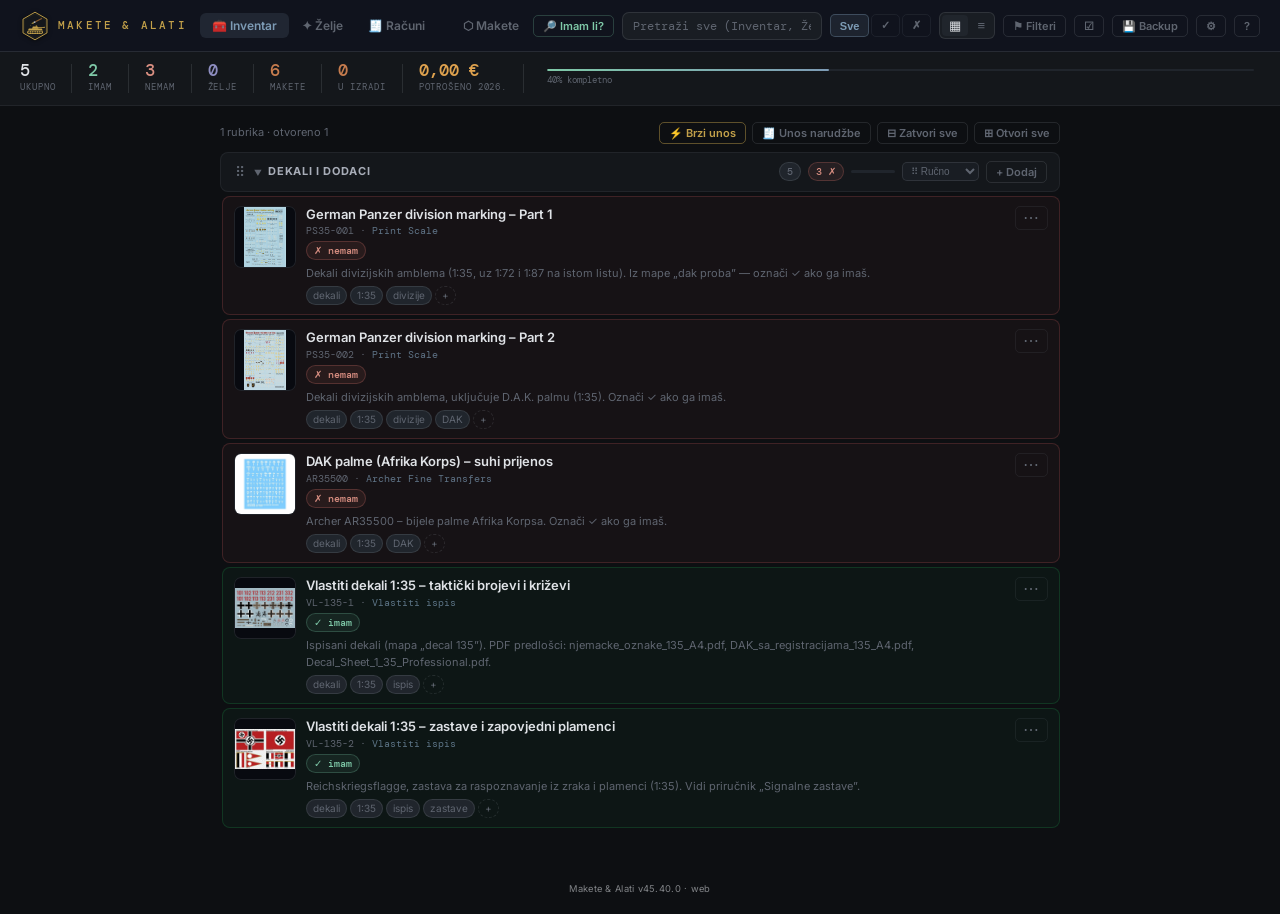
==== index.html @ 41910463 "Broj verzije" ====
<!DOCTYPE html>
<html lang="hr">
<head>
<meta charset="UTF-8">
<meta name="viewport" content="width=device-width, initial-scale=1.0, viewport-fit=cover">
<title>Makete & Alati</title>
<meta name="mobile-web-app-capable" content="yes">
<meta name="apple-mobile-web-app-capable" content="yes">
<meta name="apple-mobile-web-app-status-bar-style" content="black-translucent">
<meta name="apple-mobile-web-app-title" content="Makete & Alati">
<meta name="theme-color" content="#0b0d12">
<link href="https://fonts.googleapis.com/css2?family=DM+Mono:wght@400;500&family=Inter:wght@400;500;600;700&display=swap" rel="stylesheet">
<link rel="manifest" href="manifest.webmanifest">
<link rel="icon" type="image/svg+xml" href="img/logo-icon.svg">
<link rel="icon" type="image/png" sizes="192x192" href="icons/icon-192.png">
<link rel="apple-touch-icon" href="icons/apple-touch-icon.png">
<link rel="stylesheet" href="css/app.css?v=45.40.0">
<link rel="stylesheet" href="css/mobile.css?v=45.40.0">
<script>window.APP_VERSION="45.40.0";window.NO_HD=true;</script>
</head>
<body>
<div class="boot-splash" id="bootSplash"><img class="boot-img" src="img/logo.svg" alt=""><div class="boot-logo">Makete &amp; Alati</div><div class="boot-spin"></div></div>

<div class="nav">
  <div class="nav-logo"><img class="nav-logo-img" src="img/logo-icon.svg" alt="">Makete &amp; Alati</div>
  <div class="nav-tabs">
    <button class="nav-tab active t-inv" onclick="showPage('inventar',this)">Inventar</button>
    <button class="nav-tab t-zelje" onclick="showPage('zelje',this)">✦ Želje</button>
    <button class="nav-tab t-narudzba" onclick="showPage('narudzba',this)">🧾 Računi</button>
    <button class="nav-tab t-makete" onclick="showPage('makete',this)">⬡ Makete</button>
    <button class="nav-tab t-diorame" onclick="showPage('diorame',this)">🏞️ Diorame</button>
    <button class="nav-tab t-izvori" onclick="showPage('izvori',this)">🔗 Izvori</button>
    <button class="nav-tab t-oznake" onclick="showPage('oznake',this)">🎖️ Oznake</button>
    <button class="nav-tab t-ekv" onclick="showPage('ekvivalencije',this)">🎨 Usporedba boja</button>
    <button class="nav-tab t-redoslijed" onclick="showPage('redoslijed',this)">🧭 Redoslijed izrade</button>
    <button class="nav-tab t-upute" onclick="showPage('upute',this)">📋 Upute za korištenje</button>
    <button class="nav-tab t-prirucnici" onclick="showPage('prirucnici',this)">📖 Priručnici</button>
    <button class="nav-tab t-knjiznica" onclick="showPage('knjiznica',this)">📚 Knjižnica</button>
  </div>
  <div class="nav-right">
    <div class="nav-search-wrap">
      <input class="nav-search" type="text" placeholder="Pretraži sve (Inventar, Želje, Makete…)…" id="searchInput" oninput="onSearch(this.value)" onfocus="onSearch(this.value)" onkeydown="if(event.key==='Escape'){this.blur();closeSearchDropdown();}">
      <div class="search-dropdown" id="searchDropdown"></div>
    </div>
    <div class="filter-tabs" id="filterTabs">
      <button class="ftab active-all" data-filter="all" onclick="setFilter('all')">Sve</button>
      <button class="ftab" data-filter="imam" onclick="setFilter('imam')">✓</button>
      <button class="ftab" data-filter="nemam" onclick="setFilter('nemam')">✗</button>
    </div>
    <div class="view-toggle" id="viewToggle">
      <button class="vbtn active" id="vbtnCard" onclick="setView('card')" title="Kartice" aria-label="Prikaz: kartice">▦</button>
      <button class="vbtn" id="vbtnCompact" onclick="setView('compact')" title="Kompaktno" aria-label="Prikaz: kompaktno">≡</button>
    </div>
    <button class="btn-sm" id="filterPanelBtn" onclick="toggleFilterPanel(event)" title="Filteri po proizvođaču/tagu" aria-label="Filteri">⚑ Filteri<span id="filterActiveDot" class="filter-active-dot" style="display:none"></span></button>
    <button class="btn-sm" id="bulkToggleBtn" onclick="toggleBulkMode()" title="Odaberi više stavki" aria-label="Odaberi više stavki">☑</button>
    <button class="btn-sm" onclick="openHelpModal()" title="Pomoć / prečaci" aria-label="Pomoć i prečaci">?</button>
  </div>
</div>

<div class="stats-bar" id="statsBar"></div>
<div class="filter-panel" id="filterPanel" style="display:none">
  <div class="tag-bar" id="mfrBar" style="display:none">
    <span class="tag-bar-lbl">Proizvođač:</span>
    <div id="mfrChips"></div>
  </div>
  <div class="tag-bar" id="tagBar" style="display:none">
    <span class="tag-bar-lbl">Tag:</span>
    <div id="tagChips"></div>
  </div>
  <div class="filter-panel-empty" id="filterPanelEmpty" style="display:none">Nema dostupnih filtera za proizvođača ili tag.</div>
</div>
<div class="bulk-bar" id="bulkBar" style="display:none">
  <span id="bulkCount">0 odabrano</span>
  <button class="btn-sm" onclick="bulkSetStatus('imam')">✓ Imam</button>
  <button class="btn-sm" onclick="bulkSetStatus('nemam')">✗ Nemam</button>
  <button class="btn-sm" onclick="bulkMoveToWish()">→ Želje</button>
  <button class="btn-sm" style="color:var(--nemam-txt);border-color:rgba(248,113,113,.3)" onclick="bulkDelete()">✕ Obriši</button>
  <button class="btn-sm" style="margin-left:auto" onclick="bulkClearSelection()">Odustani</button>
</div>

<!-- INVENTAR -->
<div class="page active" id="page-inventar">
  <div class="main" id="mainContent"></div>
</div>

<!-- ZELJE -->
<div class="page" id="page-zelje">
  <div class="main">
    <div class="section-hdr">
      <h2 class="wish-h">Popis želja</h2>
      <button class="btn-sm" onclick="openWishModal()">+ Dodaj</button>
      <span style="font-size:11px;color:var(--muted);margin-left:auto">✓ kupljeno → Inventar ili Makete</span>
    </div>
    <div id="wishDupHint" style="font-size:11px;color:#f87171;margin:-.4rem 0 .6rem 2px;font-weight:600"></div>
    <table class="wish-table">
      <thead><tr>
        <th>Šifra</th><th>Naziv / opis</th><th>Kategorija</th><th>Prior.</th><th>Bilješka</th><th></th>
      </tr></thead>
      <tbody id="wishBody"></tbody>
    </table>
  </div>
</div>

<!-- NARUDŽBA -->
<div class="page" id="page-narudzba">
  <div class="main">
    <div class="section-hdr">
      <h2 style="color:var(--narudzba)">🧾 Računi</h2>
      <button class="btn-sm" onclick="createOrder()">+ Novi račun</button>
      <button class="btn-sm" onclick="openOrderModal()">+ Dodaj stavku ručno</button>
      <button class="btn-sm" onclick="printOrderList()">🖨 Ispis</button>
      <span id="narudzbaTotal" style="margin-left:auto;font-size:12px;color:var(--muted)"></span>
    </div>
    <div class="ekv-hint" style="margin-bottom:1rem">Ovo je evidencija stvari koje si već kupio — svaka kartica je jedan stvarni račun/kupnja, radi zbrajanja ukupne uložene vrijednosti. Robu dodaješ gumbom 🧾 iz Popisa želja ili izravno iz Inventara (kod stavki koje nemaš) — ide u trenutno aktivan račun (žuti rub). Svaka stavka ima svoju cijenu, a u polje "Plaćeno (račun)" na dnu upiši stvarno plaćeni iznos. Kad je račun gotov, klikni "🔒 Zaključi" — zatvara se i sljedeća dodana stavka automatski otvara novi, umjesto da se doda na stari, već zatvoreni račun.</div>
    <div id="narudzbaList"></div>
  </div>
</div>

<!-- MAKETE -->
<div class="page" id="page-makete">
  <div class="main">
    <div class="section-hdr">
      <h2 class="model-h">Makete</h2>
      <button class="btn-sm" onclick="openModelModal()">+ Dodaj</button>
      <span id="modelValueTotal" style="margin-left:auto;font-size:12px;color:var(--muted)"></span>
    </div>
    <div id="modelContent"></div>
  </div>
</div>

<div class="page" id="page-prirucnici"><div class="main"><div class="section-hdr"><h2 style="color:var(--upute)">📖 Priručnici</h2></div><div id="prBox48"></div></div></div>
<div class="page" id="page-knjiznica"><div class="main"><div class="section-hdr"><h2 style="color:#a9b8d6">📚 Knjižnica</h2></div><div id="libBox48"></div></div></div>
<div class="page" id="page-diorame"><div class="main"><div class="section-hdr"><h2 style="color:#c9a86a">🏞️ Diorame</h2><button class="btn-sm" onclick="dio52Edit()">＋ Nova diorama</button><input class="nav-search" id="dio52Q" placeholder="Traži dioramu…" style="max-width:220px;margin-left:auto"></div><div class="ekv-hint" style="margin-bottom:.75rem">Diorama ima svoje faze izrade (od podloge do završnog laka), popis proizvoda iz Inventara, popis onoga što nedostaje, makete koje su u njoj te fotografije napretka i reference.</div><div id="dioBox52"></div></div></div>
<div class="page" id="page-izvori">
  <div class="main">
    <div class="section-hdr">
      <h2 style="color:var(--izvori)">🔗 Izvori i reference</h2>
      <button class="btn-sm" onclick="openIzvorModal()">+ Dodaj poveznicu</button>
    </div>
    <div class="ekv-hint" style="margin-bottom:.75rem">Članci, video tutoriali, forumi i ostale poveznice vezane uz izradu maketa — spremi ih ovdje umjesto u bookmarkove preglednika.</div>
    <div class="filter-tabs" style="margin-bottom:.75rem">
      <button class="ftab active-izv" data-ftype="sve" onclick="setIzvorFilter('sve')">Sve</button>
      <button class="ftab" data-ftype="video" onclick="setIzvorFilter('video')">🎬 Video</button>
      <button class="ftab" data-ftype="tekst" onclick="setIzvorFilter('tekst')">📄 Tekst</button>
      <button class="ftab" data-ftype="ostalo" onclick="setIzvorFilter('ostalo')">🔗 Ostalo</button>
    </div>
    <div id="izvoriFilterChip"></div>
    <table class="wish-table">
      <thead><tr>
        <th>Tip</th><th>Naziv</th><th>Poveznica</th><th></th>
      </tr></thead>
      <tbody id="izvoriBody"></tbody>
    </table>
  </div>
</div>

<div class="page" id="page-oznake">
  <div class="main">
    <div class="section-hdr">
      <h2 style="color:var(--oznake)">🎖️ Taktičke oznake</h2>
    </div>
    <div class="ekv-hint" style="margin-bottom:.75rem">Katalog izvučenih divizijskih i taktičkih simbola, brojeva vozila, amblema jedinica i naramenica — iz pregleda njemačke oklopne referentne biblioteke (WWII), 247 slika iz preko 90 pregledanih knjiga. Klikni sliku za uvećani prikaz.</div>
    <div class="filter-tabs" id="oznakeFilterTabs" style="margin-bottom:.75rem;flex-wrap:wrap"></div>
    <div class="oznake-count" id="oznakeCount" style="font-size:11px;color:var(--muted);margin-bottom:.6rem"></div>
    <div class="oznake-grid" id="oznakeGrid"></div>
  </div>
</div>

<!-- EKVIVALENCIJE (AK 3G Acrylics – tablica ekvivalencija) -->
<div class="page" id="page-ekvivalencije">
  <div class="main">
    <div class="section-hdr">
      <h2 style="color:var(--gold)">🎨 Usporedba boja</h2>
      <a class="btn-sm" style="text-decoration:none" href="upute/AK-3G-tablica-ekvivalencije-2021.pdf" target="_blank" rel="noopener">📄 Otvori PDF</a>
    </div>
    <div class="ekv-subtabs" style="flex-wrap:wrap">
      <button class="ekv-subtab ekv-subtab-all" data-tab="all" onclick="setEkvTab('all')" title="Pretraži tvoju boju kroz svih 12 tablica odjednom i vidi imaš li već zamjenu u inventaru">🔎 Traži zamjenu (sve tablice)</button>
      <button class="ekv-subtab active" data-tab="ak2021" onclick="setEkvTab('ak2021')">AK 3G Acrylics 2021</button>
      <button class="ekv-subtab" data-tab="ak2023" onclick="setEkvTab('ak2023')">AK 3G ↔ Vallejo/Citadel</button>
      <button class="ekv-subtab" data-tab="rcold" onclick="setEkvTab('rcold')">Real Colors (staro)</button>
      <button class="ekv-subtab" data-tab="rcnew" onclick="setEkvTab('rcnew')">Real Colors (novo)</button>
      <button class="ekv-subtab" data-tab="meng" onclick="setEkvTab('meng')">Meng ↔ AK 3Gen</button>
      <button class="ekv-subtab" data-tab="val2ak" onclick="setEkvTab('val2ak')">Vallejo → AK 3G</button>
      <button class="ekv-subtab" data-tab="ak2val" onclick="setEkvTab('ak2val')">AK 3G → Vallejo</button>
      <button class="ekv-subtab" data-tab="alclad" onclick="setEkvTab('alclad')">AK Metalik ↔ Alclad</button>
      <button class="ekv-subtab" data-tab="playmarkers" onclick="setEkvTab('playmarkers')">AK Playmarkers</button>
      <button class="ekv-subtab" data-tab="quickgen" onclick="setEkvTab('quickgen')">AK QuickGen</button>
      <button class="ekv-subtab" data-tab="rcmarkers" onclick="setEkvTab('rcmarkers')">AK RC Markers</button>
      <button class="ekv-subtab" data-tab="gouache" onclick="setEkvTab('gouache')">AK Gouache Weathering</button>
    </div>
    <input class="nav-search ekv-search" id="ekvSearch" placeholder="Pretraži po šifri, nazivu ili šifri drugog proizvođača…" oninput="searchEkv(this.value)">
    <div class="ekv-hint" id="ekvHint">Službena AK Interactive tablica ekvivalencija (2021) — Modelling, AFV, Figure i Air serija 3. generacije akrilnih boja, s ekvivalentima kod Tamiye, Humbrola, Vallejo Model/Game Color, Gunze/Mr. Hobbyja, Testora, Lifecolora, RLM/RAL/BS/FS standarda, Revella, Hataka, Real Colors, Citadela (novi i stari nazivi) i Menga.</div>
    <div class="ekv-count" id="ekvCount"></div>
    <div class="ekv-table-wrap"><table class="ekv-table" id="ekvTable"></table></div>
  </div>
</div>

<!-- REDOSLIJED IZRADE MAKETE (15 koraka) -->
<div class="page" id="page-redoslijed">
  <div class="main">
    <div class="section-hdr">
      <h2 style="color:#8fc26a">🧭 Redoslijed izrade makete (15 koraka)</h2>
    </div>
    <div class="ekv-hint" style="margin-bottom:1rem">Pridržavaj se ovog lanca kako bi izbjegao ljuštenje boje ili uništavanje detalja. Uz svaki korak naveden je i okvirni razmak čekanja prije sljedećeg koraka.</div>
    <div class="ekv-table-wrap">
      <table class="ekv-table wrap-table" id="redoslijedTable">
        <thead>
          <tr><th style="width:48px">Korak</th><th>Naziv</th><th>Opis</th><th>⏱ Vrijeme čekanja</th></tr>
        </thead>
        <tbody>
          <tr id="rs-step-1"><td class="ekv-code">01</td><td>🧼 Pranje modela</td><td>Operi dijelove mlakom vodom sa sredstvom za pranje posuđa kako bi uklonio ostatke silikonskog sredstva za odvajanje iz kalupa i masnoću s prstiju.</td><td>Sušenje na zraku, min. 2 h</td></tr>
          <tr id="rs-step-2"><td class="ekv-code">02</td><td>🌫️ Primer (temeljni premaz)</td><td>Nanesi tanki, ujednačeni sloj primera (sivi, crni ili bijeli) airbrushom radi prianjanja boje i otkrivanja površinskih grešaka.</td><td>12–24 h</td></tr>
          <tr id="rs-step-3"><td class="ekv-code">03</td><td>🌑 Pre-shading</td><td>Naglasi urezane linije i sjene crnom ili tamnosmeđom bojom prije osnovnog sloja, radi dojma dubine ispod prozirnijih slojeva boje.</td><td>30–60 min</td></tr>
          <tr id="rs-step-4"><td class="ekv-code">04</td><td>🎨 Osnovna boja (base coat)</td><td>Nanesi glavnu boju kamuflaže tankim slojevima airbrushom, ostavljajući pre-shading da se nazire kroz boju.</td><td>12–24 h</td></tr>
          <tr id="rs-step-5"><td class="ekv-code">05</td><td>🦎 Kamuflažni uzorak</td><td>Dodaj sekundarne/tercijarne boje kamuflaže (mrlje, pruge) prema referentnoj shemi vozila ili jedinice.</td><td>12–24 h</td></tr>
          <tr id="rs-step-6"><td class="ekv-code">06</td><td>✨ Gloss lak (sjajni lak)</td><td>Nanesi sloj sjajnog laka kao pripremu glatke, nepropusne podloge za dekale i wash tehnike.</td><td>6–12 h</td></tr>
          <tr id="rs-step-7"><td class="ekv-code">07</td><td>🏷️ Dekali (naljepnice)</td><td>Postavi dekale uz pomoć otopine za omekšavanje (decal softener) da prionu uz reljef površine bez mjehurića zraka.</td><td>12–24 h</td></tr>
          <tr id="rs-step-8"><td class="ekv-code">08</td><td>🔒 Gloss zatvaranje dekala</td><td>Preko osušenih dekala nanesi još jedan tanki sloj glossa da ih zatvoriš ispod laka, izravnaš rub prozirnog filma i zaštitiš od tekućina u sljedećim koracima (wash, razrjeđivači). Radi se preko cijelog modela da ton ostane ujednačen, jer se osnovna boja ispod glossa lagano potamni.</td><td>6–12 h</td></tr>
          <tr id="rs-step-9"><td class="ekv-code">09</td><td>🌗 Filter tehnika (opcionalno)</td><td>Tankim, jako razrijeđenim slojem uljne ili emajl boje ujednači i obogati ton osnovne boje po cijeloj površini. <i style="color:var(--muted)">Alternativa: filter se može nanijeti i odmah nakon gloss laka (prije dekala, korak 06→07), ako želiš prvo ujednačiti ton podloge.</i></td><td>24 h</td></tr>
          <tr id="rs-step-10"><td class="ekv-code">10</td><td>🖌️ Wash</td><td>Nanesi tamniji, jako razrijeđeni wash (uljni ili emajl) u urezane linije, zakovice i udubljenja kako bi naglasio detalje i dodao kontrast.</td><td>12–24 h</td></tr>
          <tr id="rs-step-11"><td class="ekv-code">11</td><td>🔲 Matt / satin lak</td><td>Nanesi tanki sloj matt (ili satin) laka preko washa i dekala. Dobije se blago hrapava površina na koju pigmenti, pastele i uljne boje bolje prianjaju, a wash i dekali ostaju zaštićeni. Više tankih slojeva bolje je od jednog debelog. <i style="color:var(--muted)">Napomena: neki modelari weathering rade i izravno preko glossa, ovisno o vrsti boje i željenom izgledu.</i></td><td>12–24 h</td></tr>
          <tr id="rs-step-12"><td class="ekv-code">12</td><td>🪨 Chipping</td><td>Dodaj ogrebotine i ljuštenje boje (spužvica, fini kist, hairspray / chipping fluid ili olovke) na istaknutim rubovima, ulaznim otvorima i mjestima gdje se hoda. Radi se prije prljavštine i pigmenata, tako da ih oni kasnije djelomično prekriju.</td><td>Sušiti prema tehnici (30 min – 2 h po sloju)</td></tr>
          <tr id="rs-step-13"><td class="ekv-code">13</td><td>🚜 Weathering</td><td>Dodaj efekte trošenja: streaking uljnim bojama za tragove hrđe i curenja, masne i uljne mrlje te naznake korozije prema stanju vozila (chipping je u prethodnom koraku).</td><td>Sloj po sloj, sušiti između (2–6 h po sloju)</td></tr>
          <tr id="rs-step-14"><td class="ekv-code">14</td><td>🧱 Pigmenti</td><td>Nanesi suhe pigmente četkicom na donji dio vozila, gusjenice i kotače radi realističnog efekta prašine i blata, zatim odmah fiksiraj isopropilnim alkoholom ili fiksatorom.</td><td>Fiksirati odmah nakon nanošenja</td></tr>
          <tr id="rs-step-15"><td class="ekv-code">15</td><td>🛡️ Završni zaštitni lak</td><td>Opcionalno: zatvori cijeli rad tankim slojem matt ili satin laka. Pazi da lak preko pigmenata ih veže i potamni, zato se često preskače ili nanosi samo lokalno; pigmente prije toga fiksiraj. Ako je model za vitrinu, zaštita od prašine ionako čuva weathering.</td><td>24 h</td></tr>
        </tbody>
      </table>
    </div>

    <div class="section-hdr" style="margin-top:1.75rem">
      <h2 style="color:#8fc26a">🎨 Paleta tonova terena (3GEN Acrylics)</h2>
    </div>
    <div class="ekv-hint" style="margin-bottom:1rem">Gdje postoji gotova, jednokomponentna AK boja koja u praksi zamjenjuje miješanje više tonova, navedena je samo ta boja (bez omjera). Uz svaki teren navedeno je što od toga već imaš (zeleno) i što bi trebalo za podlogu. Dodan je i stupac sa stvarnim AK <b>Terrains</b> pastama (službena kategorija DIORAMA → Pastes & Textures, ak-interactive.com) — to su gotove, već obojene i teksturirane paste za izradu same podloge terena, umjesto tinta za doradu.</div>
    <div class="ekv-table-wrap">
      <table class="ekv-table wrap-table" id="terenTable">
        <thead>
          <tr><th>Tip terena</th><th>Boje i efekti za vozilo</th><th>Pasta / tekstura za podlogu</th><th>Rezultat</th></tr>
        </thead>
        <tbody>
          <tr><td class="ekv-code">Normandija (glina)</td><td><span class="code46" data-code="AK4063">AK4063</span> Brown Earth Deposit</td><td><span class="code46" data-code="AMIG2102">AMIG2102</span> Light Earth Ground<br><span class="code46" data-code="AK8021" data-url="https://ak-interactive.com/product/terrains-light-earth-250ml/">AK8021</span> Terrains Light Earth</td><td>Svijetla glinasta zemlja</td></tr>
          <tr><td class="ekv-code">Suha prašina</td><td><span class="code46" data-code="AK4062">AK4062</span> Light Dust<br><span class="code46" data-code="AK015">AK015</span> Dust Effects<br><span class="code46" data-code="AKG07">AKG07</span> Dust (gvaš)<br><span class="code46" data-code="AK10026">AK10026</span> Dust/Rainmarks (bojica)</td><td><span class="code46" data-code="AK8015" data-url="https://ak-interactive.com/product/terrains-dry-ground-250ml/">AK8015</span> Terrains Dry Ground</td><td>Pijesak / cestovna prašina</td></tr>
          <tr><td class="ekv-code">Mokro blato</td><td><span class="code46" data-code="AK078">AK078</span> Damp Earth<br><span class="code46" data-code="73.826">73.826</span> Mud and Grass Effect (Vallejo)<br><span class="code46" data-code="AK8026">AK8026</span> Splatter Effects Wet Mud<br><span class="code46" data-code="AKG06">AKG06</span> Dry Mud (gvaš)</td><td><span class="code46" data-code="AK8017" data-url="https://ak-interactive.com/product/terrains-muddy-ground-250ml/">AK8017</span> Terrains Muddy Ground</td><td>Tamno, masno blato</td></tr>
          <tr><td class="ekv-code">Afrika (pijesak)</td><td><span class="code46" data-code="AK022">AK022</span> Africa Dust<br><span class="code46" data-code="AK041">AK041</span> North Africa Dust (pigment)<br><span class="code46" data-code="AKG03">AKG03</span> Sand (gvaš)<br><span class="code46" data-code="AK10009">AK10009</span> Sand (bojica)</td><td><span class="code46" data-code="AK8020" data-url="https://ak-interactive.com/product/terrains-desert-sand-250ml/">AK8020</span> Terrains Desert Sand<br><span class="code46" data-code="AK8022">AK8022</span> Terrains Sandy Desert</td><td>Svijetli pustinjski pijesak</td></tr>
          <tr><td class="ekv-code">Europa (tlo)</td><td><span class="code46" data-code="AK017">AK017</span> Earth Effects<br><span class="code46" data-code="AK042">AK042</span> Europe Earth (pigment)<br><span class="code46" data-code="AMIG7408">AMIG7408</span> Europe Earth Set (AMMO)<br><span class="code46" data-code="AK8027">AK8027</span> Splatter Effects Dry Mud<br><span class="code46" data-code="AKG05">AKG05</span> Dark Earth (gvaš)</td><td><span class="code46" data-code="AMIG2103">AMIG2103</span> Turned Earth Ground<br><span class="code46" data-code="AK8018" data-url="https://ak-interactive.com/product/terrains-dark-earth-250ml/">AK8018</span> Terrains Dark Earth</td><td>Srednje tamna europska zemlja</td></tr>
        </tbody>
      </table>
    </div>
    <div class="ekv-hint" style="margin-top:.5rem;font-size:11px"><span class="code46 own" style="pointer-events:none">✓ AK0000</span> zeleno = imaš u Inventaru (klik otvara proizvod) &nbsp;·&nbsp; <span class="code46 miss" style="pointer-events:none">AK0000 ↗</span> sivo = nemaš (klik otvara stranicu proizvođača). Stanje se provjerava uživo iz tvog Inventara.</div>

    <div class="section-hdr" style="margin-top:1.75rem">
      <h2 style="color:#8fc26a">🌍 Dodatni tereni (stvarni AK proizvodi + prijedlozi zajednice)</h2>
    </div>
    <div class="ekv-hint" style="margin-bottom:1rem">Uz 5 klasičnih tonova terena, AK Interactive (kategorije DIORAMA → Pastes & Textures i Rocks & granular material) nudi gotove proizvode i za sljedeće tipove terena koji nedostaju u tvojoj paleti (zeleno = već imaš):</div>
    <div class="ekv-table-wrap">
      <table class="ekv-table wrap-table" id="terenExtraTable">
        <thead>
          <tr><th>Tip terena</th><th>Stvarni AK proizvod (link na ak-interactive.com)</th><th>Rezultat</th></tr>
        </thead>
        <tbody>
          <tr><td class="ekv-code">❄️ Zima / snijeg</td><td><span class="code46" data-code="AK8011" data-url="https://ak-interactive.com/product/terrains-snow-250ml/">AK8011</span> Terrains Snow <span style="color:var(--muted);font-size:10px">(trenutno rasprodano)</span> + <span class="code46" data-code="AK8009" data-url="https://ak-interactive.com/product/snow-sprinkles-100ml/">AK8009</span> Snow Sprinkles + <span class="code46" data-code="AK8010" data-url="https://ak-interactive.com/product/snow-microballoons-100ml/">AK8010</span> Snow Microballoons</td><td>Snijeg / led za istočnu frontu i zimske diorame</td></tr>
          <tr><td class="ekv-code">🧱 Urbane ruševine / beton</td><td><span class="code46" data-code="AK8014" data-url="https://ak-interactive.com/product/terrains-concrete-250ml/">AK8014</span> Terrains Concrete <span style="color:var(--muted);font-size:10px">(rasprodano)</span> + <span class="code46" data-code="AK8013" data-url="https://ak-interactive.com/product/terrains-asphalt-250ml/">AK8013</span> Terrains Asphalt + <span class="code46" data-code="AK8310" data-url="https://ak-interactive.com/product/graveyard-ground/">AK8310</span> Graveyard Ground + <span class="code46" data-code="AK8258" data-url="https://ak-interactive.com/product/big-grey-rocks/">AK8258</span> Big Grey Rocks<br><span class="code46" data-code="AK10027">AK10027</span> Concrete Marks (bojica)</td><td>Razrušene zgrade, asfalt, groblje/napušteni teren</td></tr>
          <tr><td class="ekv-code">🪨 Kamenito / vulkansko tlo</td><td><span class="code46" data-code="AK8304" data-url="https://ak-interactive.com/product/volcanic-small-rocks/">AK8304</span>/<span class="code46" data-code="AK8305" data-url="https://ak-interactive.com/product/volcanic-medium-rocks/">AK8305</span> Volcanic Rocks + <span class="code46" data-code="AK8306" data-url="https://ak-interactive.com/product/desert-big-rocks/">AK8306</span> Desert Rocks + <span class="code46" data-code="AK8308" data-url="https://ak-interactive.com/product/fine-gray-gravel-1-3-mm/">AK8308</span> Fine Gray Gravel</td><td>Stjenoviti, planinski, vulkanski ili kamenolomni teren</td></tr>
          <tr><td class="ekv-code">🐊 Močvara / vlažni teren</td><td><span class="code46" data-code="AK8006" data-url="https://ak-interactive.com/product/water-gel-swamp-green-250ml/">AK8006</span> Water Gel Swamp Green<br><span class="code46" data-code="AMIG2204">AMIG2204</span> Slow River Waters (AMMO)<br><span class="code46" data-code="AK8028">AK8028</span> Puddles<br><span class="code46" data-code="AK8033">AK8033</span> Light &amp; Dry Crackle Effects</td><td>Stajaća, zelenkasta močvarna voda</td></tr>
        </tbody>
      </table>
    </div>
    <div class="ekv-hint" style="margin-top:.5rem;font-size:11px">💡 Bonus s foruma: umjesto ručne tehnike prskanja pigmentom/alkoholom, AK prodaje gotovu liniju <b>Splatter Effects</b> (npr. <span class="code46" data-code="AK8026">AK8026</span> Wet Mud, <span class="code46" data-code="AK8027">AK8027</span> Dry Mud, stirred earth, accumulated dust — kategorija Special Effects) koja se nanosi izravno iz bočice starom četkicom, bez miješanja.</div>

    <div class="ekv-hint" style="margin-top:.75rem;background:var(--surface2);border:1px solid var(--border2);border-radius:8px;padding:.6rem .8rem">
      🧭 Ovaj 15-koračni redoslijed pokriva "klasični" AFV pristup. Za <b>hairspray/salt chipping</b>, <b>post-shading kao alternativu pre-shadingu</b>, weathering gusjenica, NMM/OSL za figure, te razlike za avione/brodove/sci-fi — pogledaj <span class="ekv-code" style="cursor:pointer" onclick="showPage('upute',document.querySelector('.nav-tab.t-upute'));setTimeout(()=>scrollToUpute('up-9'),150)">📋 Upute za korištenje → 9️⃣ Napredne tehnike</span>.
    </div>
  </div>
</div>
<!-- UPUTE ZA KORIŠTENJE (AK Interactive - cijeli asortiman) -->
<div class="page" id="page-upute">
  <div class="main">
    <div class="section-hdr">
      <h2 style="color:var(--upute)">📋 Upute za korištenje — AK Interactive proizvodi</h2>
    </div>
    <div class="ekv-hint" style="margin-bottom:1rem">Vodič kroz cijeli asortiman AK Interactive proizvoda — kako se svaki tip proizvoda koristi, čime se razrjeđuje/čisti i na što paziti. Prikupljeno sa službene ak-interactive.com stranice i provjerenih recenzija/tutorijala. Šifre proizvoda podcrtanog stila (npr. <span class="ekv-code" style="cursor:pointer" onclick="goToCategory('Real Colors')">Real Colors</span>) su klikabilne i vode izravno na odgovarajuću kategoriju u tvom Inventaru.</div>

    <div class="ekv-hint" style="background:var(--surface2);border:1px solid var(--border2);border-radius:8px;padding:.6rem .8rem;margin-bottom:1rem">
      ⚠️ <b>Opće sigurnosne napomene:</b> Enamel i lak proizvodi (Real Colors, Panel Lineri, Filteri, Deposits, Effects) sadrže otapala — radi u prozračenom prostoru i koristi masku. Nikad ne miješaj akrilne i enamel/lak proizvode u istoj posudi — koristi odvojene kistove za svaki sustav. Uvijek testiraj novi proizvod na otpadnom komadu plastike prije primjene na model.
    </div>

    <input class="nav-search ekv-search" id="uputeSearch" placeholder="Pretraži upute (npr. 'razrjeđivač', 'pigment', 'wash')…" oninput="filterUpute(this.value)" style="margin-bottom:.4rem">
    <div class="ekv-count" id="uputeSearchCount"></div>

    <div class="upute-toc">
      <button class="ekv-subtab" onclick="scrollToUpute('up-redoslijed')">💡 Redoslijed rada</button>
      <button class="ekv-subtab" onclick="scrollToUpute('up-1')">1️⃣ Akrilne boje</button>
      <button class="ekv-subtab" onclick="scrollToUpute('up-2')">2️⃣ Real Colors/markeri</button>
      <button class="ekv-subtab" onclick="scrollToUpute('up-3')">3️⃣ Weathering Pencils</button>
      <button class="ekv-subtab" onclick="scrollToUpute('up-4')">4️⃣ Pigmenti</button>
      <button class="ekv-subtab" onclick="scrollToUpute('up-5')">5️⃣ ABT502 ulja</button>
      <button class="ekv-subtab" onclick="scrollToUpute('up-6')">6️⃣ Diorama</button>
      <button class="ekv-subtab" onclick="scrollToUpute('up-7')">7️⃣ Enameli/efekti</button>
      <button class="ekv-subtab" onclick="scrollToUpute('up-8')">8️⃣ Pomoćni proizvodi</button>
      <button class="ekv-subtab" onclick="scrollToUpute('up-9')">9️⃣ Napredne tehnike</button>
    </div>

    <div class="section-hdr" id="up-redoslijed"><h3 style="color:var(--upute)">💡 Opći redoslijed rada s AK sustavima</h3></div>
    <div class="ekv-hint" style="margin-bottom:1.25rem">
      1. Primer → 2. Osnovna boja (3GEN / Real Colors / Quick Gen) → 3. Gloss lak → 4. Dekali → 5. Panel Liner / Wash → 6. Filter → 7. Effects (streaking, rust) → 8. Pigmenti (dry/liquid) + fiksator → 9. Diorama paste/vegetacija na bazi → 10. Završni Matt/Satin lak.<br><br>
      <b>Zlatno pravilo:</b> akril ISPOD, enamel/lak PREKO — enamel proizvodi ne diraju osušeni akril, pa je to standardni radni tok većine modelara.
    </div>

    <!-- 1. AKRILNE BOJE -->
    <div class="section-hdr" id="up-1"><h3 style="color:var(--upute)">1️⃣ Akrilne boje (Acrylic Paint)</h3></div>
    <div class="ekv-table-wrap">
      <table class="ekv-table wrap-table">
        <thead><tr><th>Proizvod</th><th>Tip</th><th>Kako se koristi</th><th>Razrjeđivač / čišćenje</th><th>Napomena</th></tr></thead>
        <tbody>
          <tr><td><span class="ekv-code" style="cursor:pointer" onclick="goToCategory('3Gen Acrylic Colors (3. generacija akrilnih boja)')" title="Otvori kategoriju u inventaru">3GEN akril</span></td><td>Vodena akrilna</td><td>Airbrush: nanosi tanke, preklapajuće slojeve (2–3 sloja) dok se ne postigne željena pokrivnost. Kist: nanosi gotovo nerazrijeđeno za punu pokrivnost.</td><td>AK 3rd Gen Thinner (ili destilirana voda) — 1:1 do 2:1 (razrjeđivač:boja)</td><td>Zračni tlak 1,5 bar (22 psi). Prije upotrebe dobro promiješati.</td></tr>
          <tr><td><span class="ekv-code" style="cursor:pointer" onclick="goToCategory('QUICK GEN')" title="Otvori kategoriju u inventaru">Quick Gen</span></td><td>Kontrastni akril ("speed paint")</td><td>Nanijeti JEDAN sloj kistom izravno iz bočice preko svijetlog (bijelog/kremastog/svijetlo sivog) primera. Boja sama "otječe" u udubine i stvara sjenu i kontrast.</td><td>Ne razrjeđuje se — koristi izravno iz bočice</td><td>Svijetli primer je ključan (boja je polutransparentna). Za još bolji rezultat, nanesi preko zenithal priminga (vidi 9️⃣ Napredne tehnike) — sjene i svjetla već su "ugrađeni" u premaz, pa kontrastna boja izgleda još trodimenzionalnije. Detalje/isticanja dodati naknadno standardnom akrilnom bojom.</td></tr>
          <tr><td class="ekv-code">Acrylic Wash</td><td>Vodeni wash</td><td>Nanijeti u udubine i detalje kistom, ostaviti da se povuče u linije, obrisati višak vlažnim kistom prije potpunog sušenja.</td><td>Voda ili AK akrilni razrjeđivač</td><td>Brže sušenje od enamel washa — raditi u manjim područjima.</td></tr>
          <tr><td><span class="ekv-code" style="cursor:pointer" onclick="goToCategory('AK Gouache (gvaš boje)')" title="Otvori kategoriju u inventaru">Gouache</span></td><td>Vodena, mat, neprozirna</td><td>Nanosi se kistom, po potrebi razrijedi vodom za tanje slojeve prašine/blata/hrđe. Nakon sušenja može se ponovno aktivirati vodom.</td><td>Voda (razrjeđuje i reaktivira i nakon sušenja)</td><td>Idealno za mat efekte hrđe, zemlje i prašine; nanosi se preko akrila, emajla i ulja.</td></tr>
          <tr><td class="ekv-code">The Inks</td><td>Vrlo pigmentirana, prozirna tinta</td><td>Nanosi se kistom ili airbrushom kao lagani sloj (glazura) za pojačavanje tona, jedinstvo površine ili efekte prljavštine/vlage.</td><td>Voda / AK akrilni razrjeđivač</td><td>Zbog prozirnosti, detalji modela ostaju vidljivi ispod sloja tinte.</td></tr>
          <tr><td><span class="ekv-code" style="cursor:pointer" onclick="goToCategory('Dual Exo Scenery (boje za dioramu/scenografiju)')" title="Otvori kategoriju u inventaru">Dual EXO</span></td><td>Vodeni akril, samo-izravnavajući</td><td>Najbolje airbrushom (niski viskozitet), može i kistom. Miješanjem para A/B u različitim omjerima stvaraju se prijelazni tonovi.</td><td>AK akrilni razrjeđivač / voda</td><td>Satenski završetak; dobra podloga za naknadni weathering. Sustav parova (1A+1B, 2A+2B...) za prijelaze tonova.</td></tr>
          <tr><td><span class="ekv-code" style="cursor:pointer" onclick="goToCategory('ACRYLIC COLOR')" title="Otvori kategoriju u inventaru">Artist Dense</span></td><td>Gusti umjetnički akril (tuba)</td><td>Koristi se za miješanje prilagođenih tonova ili dodavanje u 3GEN boje radi veće zasićenosti/intenziteta. Može se koristiti i na platnu/papiru.</td><td>Voda / AK akrilni mediji (retarder, gloss, matte)</td><td>Kompatibilno sa svim akrilnim dodacima (medijima).</td></tr>
          <tr><td class="ekv-code">Vallejo / druge marke akrila</td><td>Vodena akrilna (isti tip kao 3GEN)</td><td>Airbrush: tanki, preklapajući slojevi, isti pristup kao AK 3GEN. Kist: gotovo nerazrijeđeno za punu pokrivnost. Vallejo boje su općenito gušće od AK-a — obično treba malo više razrjeđivača.</td><td>Vallejo Airbrush Thinner / Flow Improver (ili voda) — okvirno 1:1 do 1:2 (boja:razrjeđivač)</td><td>Različite marke akrila (Vallejo, Tamiya, Mig) se NE preporučuje miješati međusobno u istoj bočici (različiti vezivi mogu reagirati/zgrudati se) — ali se mogu slobodno nanositi jedna preko druge kao odvojeni slojevi na modelu, kad su suhe.</td></tr>
        </tbody>
      </table>
    </div>

    <!-- 2. REAL COLORS I MARKERI -->
    <div class="section-hdr" style="margin-top:1.5rem" id="up-2"><h3 style="color:var(--upute)">2️⃣ Real Colors i markeri</h3></div>
    <div class="ekv-table-wrap">
      <table class="ekv-table wrap-table">
        <thead><tr><th>Proizvod</th><th>Tip</th><th>Kako se koristi</th><th>Razrjeđivač / čišćenje</th><th>Napomena</th></tr></thead>
        <tbody>
          <tr><td><span class="ekv-code" style="cursor:pointer" onclick="goToCategory('Real Colors')" title="Otvori kategoriju u inventaru">Real Colors</span></td><td>Akrilni lak</td><td>Airbrush u tankim, preklapajućim slojevima. Osnovni sloj: manje razrjeđivanje. Kamuflažne mrlje/linije: veće razrjeđivanje (prozirniji ton).</td><td>AK RC701/702 High Compatibility Thinner (ili Mr.Color/Tamiya lak razrjeđivač) — <b>osnovni sloj 1:1 do 2:1</b> (razrjeđivač:boja), <b>post-shading/glazura 4:1 do 8:1</b> (jako razrijeđeno, gotovo prozirno)</td><td>Tlak 1,1–1,5 bar. Suho na dodir brzo; pričekaj min. 2 h prije sljedećeg sloja/weatheringa, 4 h prije maskiranja.</td></tr>
          <tr><td class="ekv-code">Real Colors — post-shading</td><td>Tehnika, ne poseban proizvod</td><td>Alternativa/dopuna pre-shadingu: nanesi osnovni ton ravnomjerno, zatim istom bojom posvijetljenom (10-20% bijele/svjetlije nijanse) airbrushom u sredinu panela/površine, ostavljajući rubove tamnijima. Suprotno od pre-shadinga — radi se PREKO osnovne boje, ne ispod nje.</td><td>Isto kao osnovna boja, jako razrijeđeno (4:1+)</td><td>⚠️ I pre-shading I post-shading rade se PRIJE gloss laka (unutar koraka 4-5 "Osnovna boja/Kamuflaža" iz Redoslijeda izrade) — oba su dio slikanja osnovne boje, ne nešto što se radi na/preko laka. Gloss lak (korak 6) dolazi tek nakon što je cijela boja i sjenčanje gotovo, kao priprema za dekale. Daje mekan, postupan prijelaz tona bez oštrih linija; ne postoji jedinstven stav zajednice koja je tehnika "bolja" — mnogi ih kombiniraju.</td></tr>
          <tr><td><span class="ekv-code" style="cursor:pointer" onclick="goToCategory('AK Markeri – Kompleti')" title="Otvori kategoriju u inventaru">Real Colors Markers</span></td><td>Lak marker</td><td>Skini poklopac i slikaj izravno po modelu — ne treba primer, dobro prianja i na goloj plastici.</td><td>Ne razrjeđuje se</td><td>Za metalik tonove dovoljan je jedan potez za punu pokrivnost.</td></tr>
          <tr><td><span class="ekv-code" style="cursor:pointer" onclick="goToCategory('Playmarker')" title="Otvori kategoriju u inventaru">Playmarkers</span></td><td>Akrilni marker s kistom</td><td>Protresi marker, skini stražnji poklopac, pritisni dugme nekoliko puta da se vrh natopi bojom, zatim slikaj kao kistom.</td><td>Ne razrjeđuje se</td><td>Preporučen bijeli/kost primer za najbolju zasićenost, pogotovo za crvene/žute/narančaste tonove.</td></tr>
          <tr><td><span class="ekv-code" style="cursor:pointer" onclick="goToCategory('QUICK MARKER')" title="Otvori kategoriju u inventaru">Quick Markers</span></td><td>Akrilni marker (nova generacija)</td><td>Isto kao Playmarkers — nanosi se izravno, fleksibilni vrh djeluje kao kist za detalje, rubna isticanja i brze popravke.</td><td>Ne razrjeđuje se</td><td>Prava akrilna boja (ne razrijeđena tinta) — može se slojevito nanositi i prekriti lakom.</td></tr>
        </tbody>
      </table>
    </div>

    <!-- 3. WEATHERING PENCILS -->
    <div class="section-hdr" style="margin-top:1.5rem" id="up-3"><h3 style="color:var(--upute)">3️⃣ Weathering Pencils</h3></div>
    <div class="ekv-table-wrap">
      <table class="ekv-table wrap-table">
        <thead><tr><th>Proizvod</th><th>Tip</th><th>Kako se koristi</th><th>Razrjeđivač / čišćenje</th><th>Napomena</th></tr></thead>
        <tbody>
          <tr><td><span class="ekv-code" style="cursor:pointer" onclick="goToCategory('Oil Pencil (uljne bojice)')" title="Otvori kategoriju u inventaru">Weathering Pencil</span></td><td>Voskasto-pigmentna olovka</td><td>Koristi suho (kao običnu olovku) za linije trošenja/ogrebotine, ili navlaži SAMO vrh (ne cijelu olovku) u vodi za intenzivniji, blendabilni nanos. Vrh se otapa i u paleti s malo vode za nanošenje kistom.</td><td>Voda (samo vrh olovke, nikad cijelu olovku)</td><td>Enamel/uljani washevi mogu se nanijeti izravno preko suhog efekta olovke. Prije nanošenja vodenih akrila PREKO efekta olovke, zaštiti lakom na bazi otapala (npr. Real Colors Varnish) — inače će se efekt otopiti.</td></tr>
        </tbody>
      </table>
    </div>

    <!-- 4. PIGMENTI -->
    <div class="section-hdr" style="margin-top:1.5rem" id="up-4"><h3 style="color:var(--upute)">4️⃣ Pigmenti</h3></div>
    <div class="ekv-table-wrap">
      <table class="ekv-table wrap-table">
        <thead><tr><th>Proizvod</th><th>Tip</th><th>Kako se koristi</th><th>Razrjeđivač / čišćenje</th><th>Napomena</th></tr></thead>
        <tbody>
          <tr><td><span class="ekv-code" style="cursor:pointer" onclick="goToCategory('Pigments (pigmenti)')" title="Otvori kategoriju u inventaru">Dry Pigments</span></td><td>Fini prah</td><td>Nanijeti suhom, tvrdom četkicom izravno na model (donji dio vozila, gusjenice, nabori odjeće). Za pastu: pomiješati s Pigment Fixer ili White Spiritom.</td><td>Fiksiranje: Pigment Fixer ili White Spirit (kapilarnim učinkom preko suhog pigmenta)</td><td>Nakon fiksiranja pigment se vraća na svoju suhu (mat) boju. Raditi u tankim slojevima — lakše je dodati nego ukloniti višak.</td></tr>
          <tr><td class="ekv-code">Liquid Pigments</td><td>Tekući pigment u boci</td><td>Protresi dobro, nanesi kistom izravno na površinu; formulacija je gotova za upotrebu bez miješanja prašine i tekućine.</td><td>Voda (dok je mokro); nakon sušenja postojano</td><td>Praktičnije i urednije od suhih pigmenata za brzu primjenu na wargame bazama.</td></tr>
        </tbody>
      </table>
    </div>

    <!-- 5. ABT502 ULJA -->
    <div class="section-hdr" style="margin-top:1.5rem" id="up-5"><h3 style="color:var(--upute)">5️⃣ ABT 502 ulja (Oils)</h3></div>
    <div class="ekv-table-wrap">
      <table class="ekv-table wrap-table">
        <thead><tr><th>Proizvod</th><th>Tip</th><th>Kako se koristi</th><th>Razrjeđivač / čišćenje</th><th>Napomena</th></tr></thead>
        <tbody>
          <tr><td class="ekv-code">ABT502 Oil</td><td>Uljana boja (nisko-uljna formula)</td><td>Nanijeti male točkice/mrlje boje na površinu (dot filtering), zatim blendati čistim kistom navlaženim u White Spiritu radi suptilnih prijelaza tona i "fading" efekta.</td><td>White Spirit / Odorless Thinner</td><td>Nanositi na prethodno lakiranu (satin) površinu. Sporo se suši — daje vremena za mekano miješanje boja.</td></tr>
        </tbody>
      </table>
    </div>

    <!-- 6. DIORAMA -->
    <div class="section-hdr" style="margin-top:1.5rem" id="up-6"><h3 style="color:var(--upute)">6️⃣ Diorama materijali</h3></div>
    <div class="ekv-table-wrap">
      <table class="ekv-table wrap-table">
        <thead><tr><th>Proizvod</th><th>Tip</th><th>Kako se koristi</th><th>Razrjeđivač / čišćenje</th><th>Napomena</th></tr></thead>
        <tbody>
          <tr><td class="ekv-code">Terrain paste (Dry/Wet/Muddy Ground, Dark Earth…)</td><td>Gusta akrilna pasta</td><td>Nanijeti špatulom ili kistom u tankom ili debelom sloju izravno na bazu/podlogu. Prije potpunog sušenja (24 h) mogu se utisnuti tragovi kotača, stopala i sl.</td><td>Voda ili AK akrilni razrjeđivač</td><td>Sušenje min. 24 h. Neutral Earth je bezbojna baza koja se boji dodavanjem akrila po želji.</td></tr>
          <tr><td class="ekv-code">Rocks & granular material</td><td>Prirodni/umjetni granulat</td><td>Lijepiti na podlogu razrijeđenim PVA ljepilom ili diorama ljepilom; nakon sušenja bojati akrilom ili pigmentima.</td><td>PVA ljepilo (razrijeđeno vodom 50/50)</td><td>Kombinirati različite veličine granula za prirodniji izgled terena.</td></tr>
          <tr><td class="ekv-code">Vegetacija (statička trava, lišće)</td><td>Sintetička/prirodna</td><td>Nanijeti ljepilo na bazu, posipati statičku travu (po mogućnosti elektrostatičkim aplikatorom), otresti višak.</td><td>Diorama/PVA ljepilo</td><td>Slojevito kombiniranje različitih dužina i boja trave daje najrealniji rezultat.</td></tr>
          <tr><td class="ekv-code">Wargame tereni/vegetacija</td><td>Gotove teksture za baze figura</td><td>Isto kao standardna diorama linija, prilagođeno manjim wargame bazama — tanak sloj, posuti pijeskom/granulatom dok je mokro.</td><td>Voda / PVA ljepilo</td><td>Osmišljeno za brzu izradu velikog broja jedinstvenih baza.</td></tr>
          <tr><td class="ekv-code">Special Effects (Still Water, Snow…)</td><td>Tekući kristalni gel / snijeg tekstura</td><td>Still Water: nanijeti u tankom sloju preko suhe podloge, samorazljevajuće. Snow: posuti ili nanijeti kistom za efekt snijega/inja.</td><td>Nije potrebno razrjeđivati (Still Water); snijeg se fiksira ljepilom ili lakom</td><td>Still Water je samorazljevajući gel — raditi u tankim slojevima da izbjegneš mjehuriće zraka.</td></tr>
        </tbody>
      </table>
    </div>

    <!-- 7. ENAMELI I EFEKTI -->
    <div class="section-hdr" style="margin-top:1.5rem" id="up-7"><h3 style="color:var(--upute)">7️⃣ Enameli i weathering efekti</h3></div>
    <div class="ekv-hint" style="margin-bottom:.6rem">Svi proizvodi u ovoj skupini su enamel (uljna baza) i razrjeđuju se/čiste isključivo s White Spiritom ili Odorless Thinnerom — nikad vodom. Nanositi na prethodno lakiranu (idealno satiniranu) površinu.</div>
    <div class="ekv-table-wrap">
      <table class="ekv-table wrap-table">
        <thead><tr><th>Proizvod</th><th>Tip</th><th>Kako se koristi</th><th>Razrjeđivač / čišćenje</th><th>Napomena</th></tr></thead>
        <tbody>
          <tr><td><span class="ekv-code" style="cursor:pointer" onclick="goToCategory('Precision Panel Liner (obrub panela)')" title="Otvori kategoriju u inventaru">Panel Liners</span></td><td>Enamel, rijetka konzistencija</td><td>Dodirni ugrađenim kistom početak panel linije — proizvod sam "poteče" kapilarnim učinkom duž linije. Pričekaj 10–20 min da se slegne, ukloni višak vlažnim kistom.</td><td>White Spirit / Odorless Thinner</td><td>Nanositi preko gloss/satin laka radi glatkog protoka bez mrljanja.</td></tr>
          <tr><td class="ekv-code">Washes (enamel)</td><td>Enamel wash</td><td>Nanijeti nakon protresanja bočice širim kistom preko cijele površine ili ciljano u detalje; ostaviti da se slegne, ukloniti višak čistim kistom natopljenim u razrjeđivaču.</td><td>White Spirit / Odorless Thinner</td><td>Vlaženje površine razrjeđivačem prije nanošenja olakšava ravnomjerno širenje washa.</td></tr>
          <tr><td class="ekv-code">Filters</td><td>Enamel, jako razrijeđen</td><td>Protresi i nanesi izravno iz bočice vlažnom plosnatom četkom u tankom, gotovo prozirnom sloju preko cijelog modela radi suptilne promjene tona.</td><td>White Spirit / Odorless Thinner</td><td>Nanositi na lakiranu (satin) površinu; višak filtera lako se ukloni čistom četkom s razrjeđivačem.</td></tr>
          <tr><td><span class="ekv-code" style="cursor:pointer" onclick="goToCategory('Deposits (naslage)')" title="Otvori kategoriju u inventaru">Deposits</span></td><td>Enamel, gušća konzistencija</td><td>Nanijeti u debljem sloju za izraženije nakupine prljavštine/hrđe/blata na specifičnim dijelovima (donji rub vozila, spojevi).</td><td>White Spirit / Odorless Thinner</td><td>Namijenjeno jačem, izraženijem weatheringu nego washevi/filteri.</td></tr>
          <tr><td><span class="ekv-code" style="cursor:pointer" onclick="goToCategory('Effects (efekti)')" title="Otvori kategoriju u inventaru">Effects (Rust Streaks, Streaking Grime…)</span></td><td>Enamel, tekuće mrlje/pruge</td><td>Nanijeti tanke, nepravilne, okomite linije gdje bi voda/hrđa prirodno tekla (rubovi, zakovice, poklopci). Pustiti 10–15 min, zatim vlažnom plosnatom četkom povući prema dolje radi blendanja.</td><td>White Spirit / Odorless Thinner</td><td>Raditi laganim potezima — prejako trljanje briše efekt umjesto da ga blenda.</td></tr>
          <tr><td class="ekv-code">Natural Oxidants</td><td>Enamel efekt hrđe/oksidacije</td><td>Nanijeti izravno na metalne površine (auspusi, lanci, oštećeni metal) za simulaciju prirodne korozije; može se slojevito graditi za dubinu.</td><td>White Spirit / Odorless Thinner</td><td>Kombinirati s pigmentima za teksturiranu, trodimenzionalnu hrđu.</td></tr>
          <tr><td class="ekv-code">Weathering Sets</td><td>Kombinirani setovi</td><td>Tematski grupirani efekti (npr. pustinjska vozila, NATO kamuflaža) — svaki proizvod u setu koristi se prema svojoj kategoriji (wash/filter/effect).</td><td>White Spirit / Odorless Thinner</td><td>Dobar način za nabavu cijelog weathering "kompleta" za određenu temu odjednom.</td></tr>
        </tbody>
      </table>
    </div>

    <!-- 8. POMOĆNI PROIZVODI -->
    <div class="section-hdr" style="margin-top:1.5rem" id="up-8"><h3 style="color:var(--upute)">8️⃣ Pomoćni proizvodi (Auxiliary)</h3></div>
    <div class="ekv-table-wrap">
      <table class="ekv-table wrap-table">
        <thead><tr><th>Proizvod</th><th>Tip</th><th>Kako se koristi</th><th>Razrjeđivač / čišćenje</th><th>Napomena</th></tr></thead>
        <tbody>
          <tr><td><span class="ekv-code" style="cursor:pointer" onclick="goToCategory('Primer – Ready for Airbrush (temeljni premaz za airbrush)')" title="Otvori kategoriju u inventaru">Primeri (Primers)</span></td><td>Akrilni ili sprej temeljni premaz</td><td>Nanijeti tanak, ravnomjeran sloj airbrushom ili iz spreja preko čistog, odmašćenog modela radi prianjanja boje i otkrivanja površinskih grešaka.</td><td>Ovisno o formuli (akrilni razrjeđivač ili spreman iz spreja)</td><td>Sušenje min. 12–24 h prije nanošenja boje.</td></tr>
          <tr><td class="ekv-code">Basics</td><td>Retarder, flow improver, gloss/matte medij…</td><td>Dodaju se izravno u akrilnu boju prije razrjeđivanja radi boljeg protoka, duljeg sušenja ili promjene sjaja.</td><td>Miješa se izravno s bojom</td><td>Dodati u malim količinama i testirati prije primjene na model.</td></tr>
          <tr><td><span class="ekv-code" style="cursor:pointer" onclick="goToCategory('Cleaner & Thinner (čistač i razrjeđivač)')" title="Otvori kategoriju u inventaru">Cleaner</span></td><td>Sredstvo za čišćenje airbrusha/kistova</td><td>Koristiti za ispiranje airbrusha i kistova između boja ili nakon rada, prema tipu boje (akril/lak/enamel).</td><td>Koristi se čisto, bez razrjeđivanja</td><td>Koristiti odgovarajući cleaner za tip boje — akrilni cleaner ne čisti lak/enamel učinkovito.</td></tr>
          <tr><td><span class="ekv-code" style="cursor:pointer" onclick="goToCategory('Cleaner & Thinner (čistač i razrjeđivač)')" title="Otvori kategoriju u inventaru">Thinner</span></td><td>Razrjeđivač (akrilni, lak ili enamel)</td><td>Dodaje se boji prije airbrushanja u preporučenom omjeru (vidi tablice po liniji boja gore).</td><td>—</td><td>Koristiti isključivo razrjeđivač namijenjen tipu boje koji koristiš.</td></tr>
          <tr><td><span class="ekv-code" style="cursor:pointer" onclick="goToCategory('Varnish (lak)')" title="Otvori kategoriju u inventaru">Varnish (lak)</span></td><td>Gloss / Satin / Matt / Ultra Matt</td><td>Nanijeti tanak sloj airbrushom preko cijelog modela: gloss prije dekala/washa, satin/matt kao završni zaštitni sloj nakon weatheringa.</td><td>Odgovarajući akrilni ili lak razrjeđivač (prema tipu varnisha)</td><td>Real Colors Varnish (na bazi otapala) koristi se i za zaštitu efekata Weathering Pencils prije nanošenja vodenih akrila preko njih.</td></tr>
          <tr><td class="ekv-code">Glue & Fixer</td><td>Ljepilo za plastiku / diorama fiksator</td><td>Plastično ljepilo za spajanje dijelova; diorama fiksator za lijepljenje granulata, trave i pigmenata.</td><td>Ovisno o vrsti (neka su na bazi otapala)</td><td>Fiksator za pigmente radi na kapilarni princip — ne prelijevati preko pigmenta.</td></tr>
          <tr><td class="ekv-code">Anti-slip (protuklizna pasta)</td><td>Gruba akrilna tekstura</td><td>Nanijeti kistom ili špatulom na površine gdje je na stvarnom vozilu protuklizna traka/premaz (gornja ploha tenka, palube), zatim bojati kao ostatak modela.</td><td>Voda (dok je mokro)</td><td>Nanositi u tankom, ravnomjernom sloju da tekstura ne izgleda pretjerano krupno u mjerilu modela.</td></tr>
          <tr><td class="ekv-code">Putty (kit/glit)</td><td>Punilo za popravak šavova/rupica</td><td>Nanijeti malo viška preko šava/rupice špatulom ili prstom (navlažen vodom kod akrilnih kitova), ostaviti da se osuši (prema uputama, obično 1-24h ovisno o debljini), zatim brusiti sve finijim brusnim papirom (400→800→1200) dok šav ne nestane.</td><td>Voda (akrilni kit) ili aceton/lak razrjeđivač (kit na bazi otapala)</td><td>Nanositi u više tanjih slojeva umjesto jednog debelog — puca i skuplja se manje pri sušenju. Nakon brušenja ponovno prebrisi primerom da se vidi je li površina glatka.</td></tr>
          <tr><td class="ekv-code">Plastično ljepilo (cement)</td><td>Otapalo koje kemijski spaja plastiku (ne ljepilo u klasičnom smislu)</td><td>Nanijeti tankim kistom (ugrađenim u čep) DUŽ spoja nakon što su dijelovi već pritisnuti jedan uz drugi — kapilarnim učinkom uvuče se u spoj i rastopi plastiku na dodirnim površinama, spajajući ih.</td><td>Ne razrjeđuje se; miris/pare — raditi u prozračenom prostoru</td><td>"Extra Thin" formule su vrlo rijetke — teku brzo, pa raditi u malim količinama i s čvrstom rukom. Djeluje samo na plastiku (polistiren), ne lijepi metal, smolu ni fotojetkanje.</td></tr>
          <tr><td class="ekv-code">Airbrush (uređaj)</td><td>Alat, ne potrošni materijal</td><td>Nakon svake sesije: ispuhati/isprazniti preostalu boju, napuniti čašicu čistačem (Cleaner) i prskati dok ne izlazi bistro, zatim rastaviti iglu/mlaznicu i očistiti krpicom/četkicom za dublje čišćenje (posebno oko igle i unutar mlaznice).</td><td>Airbrush Cleaner (nikad čisti aceton na brtve/gumice — nagriza ih)</td><td>Zaostala boja u igli/mlaznici najčešći je uzrok "pucketanja"/nejednolikog raspršivanja — temeljito čišćenje nakon SVAKE sesije rješava većinu problema.</td></tr>
          <tr><td class="ekv-code">Decal Setter / Softener</td><td>Otopine za dekale (dvije različite faze)</td><td><b>Setter</b> (nanosi se PRIJE dekala): tanki sloj na površinu — pomaže dekalu da klizne u položaj. <b>Softener</b> (PREKO postavljenog dekala): omekšava dekal da se uvuče u urezane detalje i reljef bez mjehurića zraka — ne dirati dok se ne osuši, može se naborati ako ga pomakneš dok je aktivan.</td><td>Ne razrjeđuju se</td><td>Nikad ne miješati ova dva proizvoda niti koristiti Softener umjesto Settera — imaju suprotne, specifične uloge.</td></tr>
        </tbody>
      </table>
    </div>

    <!-- 9. NAPREDNE TEHNIKE -->
    <div class="section-hdr" style="margin-top:1.5rem" id="up-9"><h3 style="color:var(--upute)">9️⃣ Napredne tehnike i drugi žanrovi</h3></div>

    <h4 style="color:var(--upute);font-size:14px;margin:1rem 0 .5rem">Alternativne chipping tehnike</h4>
    <div class="ekv-table-wrap">
      <table class="ekv-table wrap-table">
        <thead><tr><th>Tehnika</th><th>Kako radi</th><th>Redoslijed slojeva</th><th>Napomena</th></tr></thead>
        <tbody>
          <tr><td class="ekv-code">Hairspray tehnika</td><td>Lak za kosu djeluje kao sloj koji se otapa vodom, gornji sloj boje puca/ljušti se pod vlažnim kistom i otkriva boju ispod.</td><td>Osnovna boja (npr. metalik/hrđa) → 2-3 tanka sloja laka za kosu (sprej) → ostaviti da se osuši (10-30 min) → gornji sloj kamuflaže AKRILNOM bojom → grebanje tvrdom, kratkom četkicom navlaženom vodom</td><td>Najbolja kontrola i najrealniji, nepravilan uzorak oštećenja boje. Gornji sloj MORA biti akril (voda treba proći kroz njega do laka za kosu) — lak/emajl gornji sloj se teško grebe. Raditi 30-60 min nakon što se gornji sloj osuši, ne stariji od 24 h.</td></tr>
          <tr><td class="ekv-code">Salt weathering (sol)</td><td>Krupna sol nanesena na vlažan sloj boje blokira sljedeći sloj; nakon sušenja sol se otrese/opere otkrivajući boju ispod.</td><td>Osnovna boja → poprskati vodom i posuti krupnom soli na rubove/istaknuta mjesta → gornji sloj boje preko soli → nakon sušenja otresti/četkicom ukloniti sol</td><td>Jeftino i brzo; daje nešto grublji, nasumičniji uzorak od hairspray tehnike — dobro za snijeg/sol na terenskim vozilima.</td></tr>
          <tr><td class="ekv-code">Chipping spužvicom/kistom</td><td>Ručno "kucketanje" spužvice ili finog kista natopljenog bojom izravno po rubovima i istaknutim dijelovima.</td><td>Nakon kamuflaže, prije gloss laka/dekala — tako se naknadni wash/filter/pigmenti "uhvate" i za oštećena mjesta i vizualno ih integriraju s ostatkom modela</td><td>Najviše ručne kontrole nad pozicijom oštećenja, ali sporije i lakše pretjerati ako se ne radi suptilno. Sitne dodatne "dotike" moguće je dodati i sasvim na kraju, preko završnog laka, za naglasak na 1-2 mjesta.</td></tr>
        </tbody>
      </table>
    </div>

    <div class="ekv-hint" style="margin:1rem 0;background:var(--surface2);border:1px solid var(--border2);border-radius:8px;padding:.6rem .8rem">
      ⚠️ <b>Zlatno pravilo sealinga:</b> između svake faze weatheringa koja koristi drukčiji medij (npr. uljni wash → pigmenti, ili enamel filter → akrilni highlight) nanesi tanak sloj laka (obično mat ili satin) da "zapečatiš" prethodni sloj. Bez sealinga sljedeći sloj može otopiti ili razmazati onaj ispod, pogotovo ako miješaš vodene i uljne/enamel produkte.
    </div>

    <h4 style="color:var(--upute);font-size:14px;margin:1rem 0 .5rem">Gusjenice / trakovi (AFV)</h4>
    <div class="ekv-hint" style="margin-bottom:1rem">Gusjenice se često obrađuju odvojeno od trupa vozila: osnovna boja (gumeno crna/metalik čelik) → suho četkanje (drybrush) svjetlijom čeličnom bojom po istaknutim rubovima članaka ("burnishing" efekt trenja o teren) → točkasta hrđa (oil dot ili pigment) na pojedinim člancima za nepravilnost → fiksiranje pigmentom/prašinom na donjem dijelu. Pojedinačni članci gusjenica realnije izgledaju kad svaki ima blago drukčiju nijansu hrđe/trošenja umjesto jednolike boje cijele trake.
    </div>

    <h4 style="color:var(--upute);font-size:14px;margin:1rem 0 .5rem">Ispušni i mrlje goriva (exhaust/fuel stains)</h4>
    <div class="ekv-hint" style="margin-bottom:1rem">Posebna, uža primjena "Effects" produkata: nanesi tamniju (crna/smeđa) mrlju odmah oko ispušne cijevi, zatim vlažnim plosnatim kistom povuci prema natrag/dolje u smjeru kretanja zraka, postupno stanjujući trag. Za mrlje goriva koristi tamniju, sjajniju (gloss) mrlju oko poklopca spremnika — gorivo ostavlja sjajni, ne mat trag, za razliku od prašnjavih/matiranih tragova hrđe.</div>

    <h4 style="color:var(--upute);font-size:14px;margin:1rem 0 .5rem">Wet palette (mokra paleta) za akrile</h4>
    <div class="ekv-hint" style="margin-bottom:1rem">Vlažna spužva + poseban papir (ili pak papir za pečenje) ispod boje na paleti drastično usporava sušenje akrila — boja ostaje radljiva satima umjesto minuta, korisno za miješanje tonova i blendanje kistom. Jednostavna kućna verzija: spužvica natopljena vodom, preko nje vlažni papirnati ubrus, pa list voštanog/bakepapira na vrhu.</div>

    <h4 style="color:var(--upute);font-size:14px;margin:1rem 0 .5rem">Figure: NMM, OSL i zenithal priming</h4>
    <div class="ekv-table-wrap">
      <table class="ekv-table wrap-table">
        <thead><tr><th>Tehnika</th><th>Što je</th><th>Kako se radi</th><th>Napomena</th></tr></thead>
        <tbody>
          <tr><td class="ekv-code">Zenithal priming</td><td>Dvotonski/crno-bijeli temeljni premaz koji simulira svjetlo odozgo</td><td>Crni primer preko cijele figure → bijeli/svijetlo sivi primer airbrushom pod kutom odozgo, ostavljajući donje/zaklonjene dijelove crnima</td><td>Ubrzava naknadno sjenčanje i isticanje — boja se nanosi tanko preko ovog kontrasta pa se sjene/svjetla djelomično "vide" kroz nju.</td></tr>
          <tr><td class="ekv-code">NMM (Non-Metallic Metal)</td><td>Slikanje metalnog izgleda (oklop, oružje) običnim, nemetalik bojama</td><td>Slojevito nanošenje oštrih kontrasta tamno-svijetlo s jasnom linijom odsjaja (highlight), umjesto glatkog prijelaza kao kod obične boje — obično 4-6 tonova od tamne sjene do gotovo bijelog odsjaja</td><td>Zahtjeva vježbu s oštrim prijelazima tonova (ne blendano glatko); rezultat izgleda kao pravi metal na fotografiji iako je slikano mat/sjajnom bojom.</td></tr>
          <tr><td class="ekv-code">OSL (Object Source Lighting)</td><td>Slikani efekt da predmet (baklja, ekran, laserski mač) baca svjetlo na okolne površine</td><td>Odredi izvor svjetlosti, zatim nanesi postupno sve svjetliju boju (do skoro bijele/žute) na površine najbliže i najizloženije "izvoru", blendajući prema normalnoj boji dalje od izvora</td><td>Radi najbolje uz tamniju okolnu boju za kontrast; česta tehnika kod sci-fi/fantasy figura.</td></tr>
        </tbody>
      </table>
    </div>

    <h4 style="color:var(--upute);font-size:14px;margin:1rem 0 .5rem">Drugi žanrovi: avioni, brodovi, sci-fi</h4>
    <div class="ekv-table-wrap">
      <table class="ekv-table wrap-table">
        <thead><tr><th>Žanr</th><th>Glavne razlike od AFV pristupa</th></tr></thead>
        <tbody>
          <tr><td class="ekv-code">Avioni</td><td>Weathering je znatno suptilniji i čišći nego na tenkovima — tanji washevi, blaži filteri, panel-line naglašavanje umjesto grubog chippinga. Modulacija panela (blago posvjetljivanje sredine panela post-shadingom) vrlo je popularna za moderne/čiste avione, ali klasični pre-shading (oštre sjene ispod boje) ostaje jednako valjan izbor za urednu, "tvorničku" završnu obradu — izbor ovisi o željenom stilu, ne o tome da je jedna tehnika zamijenila drugu. Metalik završeci (Xtreme Metal linija) zahtijevaju glatku, ne-brušenu podlogu.</td></tr>
          <tr><td class="ekv-code">Brodovi</td><td>Waterline modeli često imaju odvojen tretman trupa (ispod/iznad vode), rđa/naslage na trupu idu vertikalnim "streaking" potezima od vodne linije naviše, a paluba dobiva drukčiju (drvenu/metalnu) teksturu i manje intenzivan weathering od trupa.</td></tr>
          <tr><td class="ekv-code">Sci-fi / Gundam / mechs</td><td>Dual Exo linija (vidi 1️⃣) namijenjena upravo ovome — čisti, grafički kamuflažni uzorci, panel lining tušem/enamelom za naglašavanje mehaničkih detalja, chipping svjetlucavim metalik tonom ispod za "borbeno oštećen" izgled. OSL (vidi gore) čest je dodatak za oružje/ekrane.</td></tr>
        </tbody>
      </table>
    </div>

  </div>
</div>

<div class="bottom-bar" id="bottomBar">
  <button class="btn-sm" onclick="openNewCatModal()">+ Kategorija</button>
  <button class="btn-sm" onclick="printShoppingList()">🖨️ Lista za kupovinu</button>
<button class="btn-sm" id="restoreRemovedBtn" style="display:none;color:var(--gold);border-color:rgba(194,160,74,.45)" onclick="restoreRemoved()" title="Vrati proizvode i makete koji su uklonjeni jer su na Računima">↩ Vrati uklonjene</button>
<button class="btn-sm" id="purgeRemovedBtn" style="display:none;color:var(--nemam-txt);border-color:var(--nemam-brd)" onclick="purgeRemoved()" title="Trajno obriši uklonjene proizvode i makete (ne može se poništiti)">🗑 Trajno obriši uklonjene</button>
<button class="btn-sm" id="rebuildBtn" style="color:var(--accent);border-color:rgba(125,155,181,.45)" onclick="rebuildNow()" title="Dodaj u Inventar i Makete sve što je na Računima, a još nije tamo">🧾 Složi iz računa</button>
  <button class="btn-sm" onclick="recompressAllUploadedImages()" title="Sažmi sve već učitane slike na manju veličinu (radi pouzdano, bez interneta)">🗜️ Sažmi slike</button>
  <button class="btn-export" id="backupBtn" onclick="exportData()">⬇ Backup</button>
  <button class="btn-sm" id="backupFolderBtn" onclick="chooseBackupFolder()" title="Odaberi mapu (npr. Desktop/Makete) u koju će se Backup ubuduće uvijek spremati izravno - radi u Chrome/Edge pregledniku">📁 Mapa</button>
  <label class="btn-export" style="cursor:pointer">⬆ Uvezi JSON<input type="file" accept=".json,application/json,text/json,text/plain" style="display:none" onchange="importData(event)"></label>
  <label class="btn-export" style="cursor:pointer">⬆ Uvezi CSV<input type="file" accept=".csv" style="display:none" onchange="importCsv(event)"></label>
  <button class="btn-reset" onclick="resetData()">Resetiraj</button>
</div>

<!-- PRODUCT MODAL -->
<div class="modal-overlay" id="prodModal" style="display:none" onclick="if(event.target===this)closeProdModal()">
<div class="modal">
  <h3 id="prodModalTitle">Dodaj proizvod</h3>
  <label>Kategorija</label>
  <select id="pmCatSelect" onchange="onPmCatSelectChange()"></select>
  <input type="text" id="pmNewCatInput" placeholder="Naziv nove kategorije…" style="display:none">
  <label>Proizvođač</label>
  <select id="pmMfr">
    <option>AK Interactive</option><option>Vallejo</option><option>MIG Productions</option>
    <option>Tamiya</option><option>Gunze / Mr. Hobby</option><option>Hataka</option>
    <option>Citadel / GW</option><option>Scale75</option><option>Ostalo</option>
  </select>
  <label>Šifra</label>
  <input type="text" id="pmCode" placeholder="AK12345" oninput="previewProdImg()">
  <label>Naziv *</label>
  <input type="text" id="pmName" placeholder="Naziv proizvoda">
  <label>Status</label>
  <div class="status-row">
    <button class="status-btn imam active" id="pmBtnImam" onclick="setProdStatus('imam')">✓ Imam</button>
    <button class="status-btn nemam" id="pmBtnNemam" onclick="setProdStatus('nemam')">✗ Nemam</button>
  </div>
  <label>Podgrupa / komplet (opcionalno)</label>
  <input type="text" id="pmSubgroup" placeholder="npr. RCM101 – TOOLS (isti naziv za sve članove kompleta)">
  <label style="display:flex;align-items:center;gap:6px;text-transform:none;letter-spacing:0;font-size:12px;color:var(--text2);margin-bottom:10px">
    <input type="checkbox" id="pmIsSetHeader" style="width:auto;margin:0" onchange="renderSwatchEditor(pmSwatches)">
    Ovo je zaglavlje kompleta — automatski prikaži sve boje ostalih proizvoda iz iste podgrupe
  </label>
  <label>Tagovi</label>
  <div class="tag-editor" id="pmTagEditor"></div>
  <div class="tag-input-row">
    <input type="text" id="pmTagInput" placeholder="Dodaj tag…" onkeydown="if(event.key==='Enter'){event.preventDefault();addTagFromInput()}">
    <button onclick="addTagFromInput()">+ Dodaj</button>
  </div>
  <label>Boje (opcionalno — dodaj više ako je set s više nijansi)</label>
  <div class="tag-editor" id="pmSwatchEditor"></div>
  <div class="img-modal-tabs" id="pmSwatchTabsWrap">
    <button type="button" class="img-tab active" onclick="setSwatchInputMode('wheel',this)">🎨 Kotačić</button>
    <button type="button" class="img-tab" onclick="setSwatchInputMode('ral',this)">RAL / naziv</button>
    <button type="button" class="img-tab" onclick="setSwatchInputMode('rgb',this)">RGB</button>
  </div>
  <div id="swatchModeWheel">
    <div class="tag-input-row">
      <input type="color" id="pmSwatchPicker" value="#888888" style="width:44px;height:32px;padding:2px;border-radius:6px;cursor:pointer;background:var(--surface3);border:1px solid var(--border2);flex:none!important">
      <button type="button" onclick="addSwatchFromPicker()">+ Dodaj boju</button>
      <button type="button" class="btn-secondary" style="flex:none!important;width:auto" onclick="clearSwatches()" title="Ukloni sve boje (za proizvode koji nisu boja)">Makni sve</button>
    </div>
  </div>
  <div id="swatchModeRal" style="display:none">
    <input type="text" id="pmColorSearch" list="colorDatalistOptions" placeholder="Upiši RAL broj ili naziv (npr. RAL 7028, ili olive / maslinasta)" oninput="onColorSearchInput()">
    <datalist id="colorDatalistOptions"></datalist>
    <div class="tag-input-row" style="margin-top:2px;align-items:center">
      <span id="colorSearchPreview" style="width:24px;height:24px;border-radius:6px;background:#888;flex:none;border:1px solid var(--border2)"></span>
      <span id="colorSearchHexLbl" style="font-size:11px;color:var(--muted);font-family:'DM Mono',monospace;flex:1">—</span>
      <button type="button" onclick="addSwatchFromSearch()">+ Dodaj boju</button>
    </div>
    <div style="font-size:10px;color:var(--muted);margin-top:4px;margin-bottom:10px">Napomena: RAL nijanse su okvirne (RAL ne objavljuje službeni RGB ekvivalent) — dovoljno precizno za pregled u aplikaciji.</div>
  </div>
  <div id="swatchModeRgb" style="display:none">
    <div class="tag-input-row">
      <input type="number" id="pmR" min="0" max="255" placeholder="R" style="flex:none!important;width:56px" oninput="updateRgbPreview()">
      <input type="number" id="pmG" min="0" max="255" placeholder="G" style="flex:none!important;width:56px" oninput="updateRgbPreview()">
      <input type="number" id="pmB" min="0" max="255" placeholder="B" style="flex:none!important;width:56px" oninput="updateRgbPreview()">
      <span id="rgbPreview" style="width:24px;height:24px;border-radius:6px;background:#888;flex:none;border:1px solid var(--border2)"></span>
      <button type="button" onclick="addSwatchFromRgb()">+ Dodaj boju</button>
    </div>
  </div>
  <label>Opis</label>
  <textarea id="pmDesc" placeholder="Opis, kako koristiti…"></textarea>
  <label>Bilješka</label>
  <input type="text" id="pmNote" placeholder="Npr. skoro prazno…">
  <label>Cijena (opcionalno — predlaže se kad stavku dodaš u Račun 🧾; stvarna vrijednost se računa iz Računa)</label>
  <input type="text" id="pmPrice" placeholder="npr. 4,50 €">
  <label>Datum otvaranja bočice (opcionalno — praćenje roka trajanja)</label>
  <input type="date" id="pmOpened">
  <label>Upute za proizvod — poveznica na dokument (PDF, Word…, opcionalno)</label>
  <input type="text" id="pmPdf" placeholder="https://…/upute.pdf ili .docx">
  <label>Slika proizvoda</label>
  <div class="img-modal-tabs" id="pmImgTabsWrap">
    <button type="button" class="img-tab active" id="pmImgTabUrl" onclick="setProdImgTab('url',this)">URL</button>
    <button type="button" class="img-tab" id="pmImgTabUp" onclick="setProdImgTab('upload',this)">Učitaj s računala</button>
  </div>
  <div id="pmImgUrlDiv">
    <input type="text" id="pmImg" placeholder="https://…" oninput="previewProdImgUrl()">
  </div>
  <div id="pmImgUploadDiv" style="display:none">
    <div class="drop-zone" id="pmDropZone" onclick="document.getElementById('pmFileIn').click()"
      ondragover="event.preventDefault();this.classList.add('over')"
      ondragleave="this.classList.remove('over')"
      ondrop="handleProdDrop(event)">
      <svg width="28" height="28" viewBox="0 0 24 24" fill="none" stroke="var(--muted)" stroke-width="1.5"><path d="M21 15v4a2 2 0 01-2 2H5a2 2 0 01-2-2v-4"/><polyline points="17 8 12 3 7 8"/><line x1="12" y1="3" x2="12" y2="15"/></svg>
      <p>Povuci sliku ili klikni</p>
    </div>
    <input type="file" id="pmFileIn" accept="image/*" style="display:none" onchange="handleProdFile(event)">
  </div>
  <div class="img-preview-wrap" id="pmPreview" style="display:none">
    <img id="pmPreviewEl" alt="preview">
    <div><button type="button" class="btn-secondary" style="margin-top:6px;font-size:11px;padding:5px 12px" onclick="removeProdImg()">✕ Makni sliku</button></div>
  </div>
  <div class="modal-btns">
    <button class="btn-secondary" onclick="closeProdModal()">Odustani</button>
    <button class="btn-primary" onclick="submitProd()">Spremi</button>
  </div>
</div></div>

<!-- IMG MANAGER -->
<div class="modal-overlay" id="imgModal" style="display:none" onclick="if(event.target===this)closeImgModal()">
<div class="modal">
  <h3>Slike proizvoda</h3>
  <div id="imgMgrList"></div>
  <div class="img-modal-tabs">
    <button class="img-tab active" onclick="setImgTab('url',this)">URL</button>
    <button class="img-tab" onclick="setImgTab('upload',this)">Učitaj</button>
  </div>
  <div id="imgTabUrl">
    <div class="img-add-row">
      <input type="text" id="imgUrlIn" placeholder="https://…" oninput="previewImgEdit()">
      <button onclick="addImgFromUrl()">+ Dodaj</button>
    </div>
    <div class="img-preview-wrap" id="imgUrlPreview" style="display:none"><img id="imgUrlPreviewEl" alt="p"></div>
  </div>
  <div id="imgTabUpload" style="display:none">
    <div class="drop-zone" id="dropZone" onclick="document.getElementById('fileIn').click()"
      ondragover="event.preventDefault();this.classList.add('over')"
      ondragleave="this.classList.remove('over')"
      ondrop="handleDrop(event)">
      <svg width="28" height="28" viewBox="0 0 24 24" fill="none" stroke="var(--muted)" stroke-width="1.5"><path d="M21 15v4a2 2 0 01-2 2H5a2 2 0 01-2-2v-4"/><polyline points="17 8 12 3 7 8"/><line x1="12" y1="3" x2="12" y2="15"/></svg>
      <p>Povuci sliku ili klikni</p>
    </div>
    <input type="file" id="fileIn" accept="image/*" style="display:none" onchange="handleFile(event)">
    <div class="img-preview-wrap" id="imgUpPreview" style="display:none"><img id="imgUpPreviewEl" alt="p"></div>
    <button class="btn-primary" style="width:100%;margin-top:4px" onclick="addImgFromUpload()">+ Dodaj</button>
  </div>
  <div class="modal-btns" style="margin-top:.875rem">
    <button class="btn-secondary" onclick="closeImgModal()">Zatvori</button>
  </div>
</div></div>

<!-- WISH MODAL -->
<div class="modal-overlay" id="wishModal" style="display:none" onclick="if(event.target===this)closeWishModal()">
<div class="modal">
  <h3>Dodaj na popis želja</h3>
  <label>Kategorija</label><select id="wmCat"></select>
  <label>Šifra</label><input type="text" id="wmCode" placeholder="AK11241" oninput="checkWishExists()">
  <label>Naziv *</label><input type="text" id="wmName" placeholder="Naziv" oninput="checkWishExists()">
  <div id="wmWarn" style="display:none;font-size:11px;font-weight:600;color:var(--gold);background:rgba(194,160,74,0.1);border:1px solid rgba(194,160,74,0.3);border-radius:6px;padding:6px 10px;margin-bottom:.5rem"></div>
  <label>Opis</label><textarea id="wmDesc" placeholder="Kratki opis…"></textarea>
  <label>Cijena</label><input type="text" id="wmPrice" placeholder="34 €">
  <label style="display:none">Prioritet</label>
  <select id="wmPrio" style="display:none">
    <option value="1">1 – hitno</option><option value="2">2 – uskoro</option>
    <option value="3" selected>3 – normalno</option><option value="4">4 – kad-tad</option><option value="5">5 – nije hitno</option>
  </select>
  <label>Bilješka</label><input type="text" id="wmNote" placeholder="Opcionalno…">
  <div class="modal-btns">
    <button class="btn-secondary" onclick="closeWishModal()">Odustani</button>
    <button class="btn-primary" onclick="submitWish()">Dodaj</button>
  </div>
</div></div>

<!-- ORDER (NARUDŽBA) MODAL -->
<div class="modal-overlay" id="orderModal" style="display:none" onclick="if(event.target===this)closeOrderModal()">
<div class="modal">
  <h3>Dodaj u račun</h3>
  <label>Šifra</label><input type="text" id="omCode" placeholder="AK11241">
  <label>Naziv *</label><input type="text" id="omName" placeholder="Naziv">
  <label>Kategorija</label><input type="text" id="omCat" placeholder="Opcionalno…">
  <label>Količina</label><input type="number" min="1" id="omQty" value="1">
  <label>Cijena/kom</label><input type="text" id="omPrice" placeholder="npr. 4,50 €">
  <div class="modal-btns">
    <button class="btn-secondary" onclick="closeOrderModal()">Odustani</button>
    <button class="btn-primary" style="background:var(--narudzba)" onclick="submitOrderManual()">Dodaj</button>
  </div>
</div></div>

<!-- MOVE TO WISH -->
<div class="modal-overlay" id="moveToWishModal" style="display:none" onclick="if(event.target===this)closeMoveToWishModal()">
<div class="modal">
  <h3>Premjesti u Popis želja</h3>
  <p style="font-size:12px;color:var(--muted);margin-bottom:.5rem" id="mtwItemName"></p>
  <div id="mtwWarn" style="display:none;font-size:11px;font-weight:600;color:var(--gold);background:rgba(194,160,74,0.1);border:1px solid rgba(194,160,74,0.3);border-radius:6px;padding:6px 10px;margin-bottom:.75rem"></div>
  <label>Prioritet</label>
  <select id="mtwPrio">
    <option value="1">1 – hitno</option><option value="2">2 – uskoro</option>
    <option value="3" selected>3 – normalno</option><option value="4">4</option><option value="5">5</option>
  </select>
  <label>Cijena</label><input type="text" id="mtwPrice" placeholder="–">
  <label>Bilješka</label><input type="text" id="mtwNote" placeholder="Opcionalno…">
  <div class="modal-btns">
    <button class="btn-secondary" onclick="closeMoveToWishModal()">Odustani</button>
    <button class="btn-primary" style="background:rgba(143,143,194,0.8)" onclick="confirmMoveToWish()">→ Premjesti</button>
  </div>
</div></div>

<!-- BUY MODAL -->
<div class="modal-overlay" id="buyModal" style="display:none" onclick="if(event.target===this)closeBuyModal()">
<div class="modal">
  <h3>✓ Kupljeno – kamo?</h3>
  <p style="font-size:12px;color:var(--muted);margin-bottom:1rem" id="buyItemName"></p>
  <div class="status-row" style="margin-bottom:12px">
    <button class="status-btn imam active" id="buyDestInv" onclick="setBuyDest('inventar')">📦 Inventar</button>
    <button class="status-btn" id="buyDestMak" onclick="setBuyDest('makete')">⬡ Makete</button>
  </div>
  <div id="buyInvOpts">
    <label>Kategorija</label><select id="buyCat"></select>
    <div class="status-row">
      <button class="status-btn imam active" id="buyBtnImam" onclick="setBuyStatus('imam')">✓ Imam</button>
      <button class="status-btn nemam" id="buyBtnNemam" onclick="setBuyStatus('nemam')">✗ Nemam</button>
    </div>
  </div>
  <div id="buyMakOpts" style="display:none">
    <label>Mjerilo</label>
    <select id="buyScale"><option>1:35</option><option>1:48</option><option>1:72</option><option>1:100</option><option>1:16</option><option>Ostalo</option></select>
    <label>Proizvođač</label><input type="text" id="buyMfr" placeholder="Tamiya…">
    <label>Status</label>
    <select id="buyModelStatus"><option value="plan">⬜ Planirana</option><option value="wip" selected>🔨 U izgradnji</option><option value="done">✅ Završena</option><option value="pauza">⏸ Na pauzi</option></select>
    <label>Komentar</label><input type="text" id="buyComment" placeholder="…">
  </div>
  <div class="modal-btns" style="margin-top:.75rem">
    <button class="btn-secondary" onclick="closeBuyModal()">Odustani</button>
    <button class="btn-primary" onclick="confirmBuy()" id="buyConfirmBtn">Prebaci u Inventar</button>
  </div>
</div></div>

<!-- MODEL MODAL -->
<div class="modal-overlay" id="modelModal" style="display:none" onclick="if(event.target===this)closeModelModal()">
<div class="modal">
  <h3 id="modelModalTitle">Dodaj maketu</h3>
  <label>Naziv *</label><input type="text" id="mmName" placeholder="Pz.Kpfw. VI Tiger I…">
  <label>Mjerilo</label>
  <select id="mmScale"><option>1:35</option><option>1:48</option><option>1:72</option><option>1:100</option><option>1:16</option><option>1:24</option><option>Ostalo</option></select>
  <label>Šifra</label><input type="text" id="mmCode" placeholder="TAM35146">
  <label>Proizvođač</label><input type="text" id="mmMfr" placeholder="Tamiya, Miniart…">
  <label>Cijena (opcionalno — predlaže se kad stavku dodaš u Račun 🧾; stvarna vrijednost se računa iz Računa)</label><input type="text" id="mmPrice" placeholder="npr. 32,00 €">
  <label>Status</label>
  <select id="mmStatus"><option value="plan">⬜ Planirana</option><option value="wip">🔨 U izgradnji</option><option value="done">✅ Završena</option><option value="pauza">⏸ Na pauzi</option></select>
  <label>Trenutna faza izrade (prati 🧭 Redoslijed izrade)</label>
  <select id="mmStage">
    <option value="0">— Nije započeto —</option>
  </select>
  <label>Komentar</label><textarea id="mmComment" placeholder="Napomene, tehnike…"></textarea>
  <label>Fotografije stvarnog vozila (referenca)</label>
  <div style="display:flex;gap:6px;align-items:flex-start">
    <input type="text" id="mmRefUrl" placeholder="https://... (walkaround, Pinterest, Missing-Lynx...)" style="flex:1">
    <button class="btn-sm" type="button" onclick="searchRefPhotos()" title="Otvori Google pretragu slika za naziv makete" style="white-space:nowrap">🔍 Traži</button>
  </div>
  <label>Boje iz inventara <span style="color:var(--muted);font-weight:400">(klikni koliko god želiš — svaki klik dodaje/uklanja jednu)</span></label>
  <div class="color-chip-bar" id="colorChipBar"><span style="color:var(--muted);font-size:11px">Nema odabranih boja</span></div>
  <input type="text" id="mmColorSearch" placeholder="Pretraži boje…" oninput="filterColorPicker(this.value)" style="margin-bottom:6px">
  <div class="color-picker-list" id="colorPickerList"></div>
  <label>Slika</label>
  <div class="img-modal-tabs">
    <button class="img-tab active" id="mImgTabUrl" onclick="setModelImgTab('url',this)">URL</button>
    <button class="img-tab" id="mImgTabUp" onclick="setModelImgTab('upload',this)">Učitaj</button>
  </div>
  <div id="mImgUrlDiv"><input type="text" id="mmImgUrl" placeholder="https://…" oninput="previewModelImg()"></div>
  <div id="mImgUpDiv" style="display:none">
    <div class="drop-zone" onclick="document.getElementById('mmFileIn').click()"
      ondragover="event.preventDefault();this.classList.add('over')"
      ondragleave="this.classList.remove('over')"
      ondrop="handleModelDrop(event)"><p>Povuci sliku ili klikni</p></div>
    <input type="file" id="mmFileIn" accept="image/*" style="display:none" onchange="handleModelFile(event)">
  </div>
  <div class="img-preview-wrap" id="mmPreview" style="display:none">
    <img id="mmPreviewEl" alt="p" style="max-width:140px;max-height:110px;object-fit:cover;border-radius:8px;border:1px solid var(--border2)">
  </div>
  <div class="modal-btns">
    <button class="btn-secondary" onclick="closeModelModal()">Odustani</button>
    <button class="btn-primary" onclick="submitModel()">Spremi</button>
  </div>
</div></div>

<div class="modal-overlay" id="izvorModal" style="display:none" onclick="if(event.target===this)closeIzvorModal()">
<div class="modal">
  <h3 id="izvorModalTitle">Dodaj poveznicu</h3>
  <label>Naziv *</label>
  <input type="text" id="izNaziv" placeholder="npr. Kako naslikati NMM efekt na figuri">
  <label>Poveznica (URL) *</label>
  <input type="text" id="izUrl" placeholder="https://…">
  <label>Tip</label>
  <select id="izTip">
    <option value="video">🎬 Video</option>
    <option value="tekst">📄 Tekst / članak</option>
    <option value="ostalo">🔗 Ostalo (forum, galerija…)</option>
  </select>
  <label>Bilješka (opcionalno)</label>
  <input type="text" id="izNote" placeholder="npr. odlično objašnjen wash na tenku">
  <label>Vezano za maketu (opcionalno)</label>
  <select id="izMaketa"><option value="">— nije vezano za određenu maketu —</option></select>
  <div class="modal-btns">
    <button class="btn-secondary" onclick="deleteIzvorFromModal()" id="izDeleteBtn" style="display:none;color:var(--nemam-txt);margin-right:auto">✕ Obriši</button>
    <button class="btn-secondary" onclick="closeIzvorModal()">Odustani</button>
    <button class="btn-primary" onclick="submitIzvor()">Spremi</button>
  </div>
</div></div>

<div class="modal-overlay" id="planModal" style="display:none" onclick="if(event.target===this)closePlanModal()">
<div class="modal" style="width:640px">
  <h3 id="planModalTitle">🛠️ Plan radova</h3>
  <div class="ekv-hint" style="margin-bottom:.5rem">1) Označi što ćeš raditi na ovoj maketi. 2) Za svaki rad ponudit će se boje i proizvodi koje imaš u inventaru — odaberi one koje ćeš koristiti.</div>
  <div class="plan-chips" id="planTasks"></div>
  <div id="planSections"></div>
  <label>Dodaj još neki proizvod iz inventara</label>
  <input type="text" id="planExtraSearch" placeholder="Traži po šifri ili nazivu…" oninput="renderPlanExtra(this.value)">
  <div id="planExtraResults"></div>
  <label>Napomena (opcionalno)</label>
  <textarea id="planNote" placeholder="npr. kamuflaža u 3 tona, jače istrošeno na gusjenicama…" style="min-height:54px"></textarea>
  <label class="plan-sync"><input type="checkbox" id="planSyncColors" checked> Odabrane boje (akril, lak, gvaš, Vallejo, Quick Gen…) dodaj i u popis BOJE na kartici makete</label>
  <div class="modal-btns">
    <button class="btn-secondary" type="button" onclick="closePlanModal()">Odustani</button>
    <button class="btn-primary" type="button" onclick="savePlan()">Spremi plan</button>
  </div>
</div>
</div>
<div class="modal-overlay" id="schemeModal" style="display:none" onclick="if(event.target===this)closeSchemeModal()">
<div class="modal" style="width:680px">
  <h3 id="schemeModalTitle">🎨 Tip izrade boja</h3>
  <div class="ekv-hint" style="margin-bottom:.4rem">Odaberi izvedbu (razdoblje / ratište). Ispod se prikazuju boje iz kataloga <b>Usporedba boja</b> i materijali za tu izvedbu, uz oznaku što već imaš. Preporuke su orijentacijske — provjeri svoje reference.</div>
  <div id="schemeTabs"></div>
  <div id="schemeDetail"></div>
  <label class="sch-opt"><input type="checkbox" id="schemeSyncColors" checked> Boje koje imam dodaj u popis BOJE na kartici makete</label>
  <label class="sch-opt"><input type="checkbox" id="schemeAddWish"> Ono što nemam stavi u Želje</label>
  <div class="modal-btns">
    <button class="btn-secondary" type="button" onclick="closeSchemeModal()">Odustani</button>
    <button class="btn-secondary" type="button" id="schemeClearBtn" onclick="clearScheme()">Ukloni izbor</button>
    <button class="btn-primary" type="button" onclick="saveScheme()">Spremi izbor</button>
  </div>
</div>
</div>
<div class="modal-overlay" id="receptiModal" style="display:none" onclick="if(event.target===this)closeReceptiModal()">
<div class="modal">
  <h3 id="receptiModalTitle">🧪 Recepti boja</h3>
  <div class="ekv-hint" style="margin-bottom:.5rem">Spremi omjere miješanja boja koje koristiš za ovu maketu (npr. "2 dijela AK11029 Matt Black + 1 dio AK11001 Matt White").</div>
  <div id="receptiList"></div>
  <button class="btn-sm" type="button" onclick="openReceptForm()" style="margin:2px 0 12px">+ Dodaj recept</button>
  <div id="receptFormWrap" style="display:none;border-top:1px solid var(--border2);padding-top:10px;margin-top:2px">
    <label>Naziv recepta *</label>
    <input type="text" id="rcNaziv" placeholder="npr. Kamuflažna zelena (baza)">
    <label>Sastojci (jedan po retku)</label>
    <textarea id="rcSastojci" placeholder="2 dijela AK11029 Matt Black&#10;1 dio AK11001 Matt White&#10;par kapi razrjeđivača" style="min-height:70px"></textarea>
    <label>Napomena (opcionalno)</label>
    <input type="text" id="rcNapomena" placeholder="npr. nanositi u 2-3 tanka sloja">
    <div class="modal-btns">
      <button class="btn-secondary" type="button" onclick="cancelReceptForm()">Odustani</button>
      <button class="btn-primary" type="button" onclick="submitRecept()">Spremi recept</button>
    </div>
  </div>
  <div class="modal-btns">
    <button class="btn-secondary" onclick="closeReceptiModal()">Zatvori</button>
  </div>
</div></div>

<!-- LIGHTBOX -->
<div class="lightbox" id="lightbox" onclick="if(event.target===this||event.target.classList.contains('lightbox'))closeLightbox()">
  <button class="lightbox-close" onclick="closeLightbox()">✕</button>
  <button class="lightbox-nav prev" id="lbPrev" onclick="event.stopPropagation();lbNav(-1)" style="display:none">‹</button>
  <img class="lightbox-img" id="lbImg" src="" alt="">
  <button class="lightbox-nav next" id="lbNext" onclick="event.stopPropagation();lbNav(1)" style="display:none">›</button>
  <div class="lightbox-caption" id="lbCaption"></div>
  <div class="lightbox-dots" id="lbDots"></div>
</div>

<div class="toast" id="toast"></div>

<!-- HELP MODAL -->
<div class="modal-overlay" id="helpModal" style="display:none" onclick="if(event.target===this)closeHelpModal()">
<div class="modal">
  <h3>Pomoć i prečaci</h3>
  <div style="font-size:12px;color:var(--text2);line-height:1.8">
    <b style="color:var(--text)">Tipkovnica</b><br>
    <code>Esc</code> — zatvori otvoreni modal / lightbox<br>
    <code>Enter</code> — potvrdi otvoreni modal (osim ako držiš Shift)<br>
    <code>← →</code> — prethodna / sljedeća slika u lightboxu<br><br>
    <b style="color:var(--text)">Miš / dodir</b><br>
    Klik na sliku proizvoda — uvećaj (lightbox)<br>
    Desni klik na sliku — upravljanje slikama proizvoda<br>
    Povuci (drag) karticu proizvoda ili zaglavlje kategorije — promijeni redoslijed (samo kad je sortiranje kategorije postavljeno na "Ručno")<br><br>
    <b style="color:var(--text)">Odabir više stavki</b><br>
    Gumb ☑ u navigaciji uključuje bulk odabir — pojavljuju se checkboxovi na karticama, a odabrane možeš odjednom označiti kao imam/nemam, premjestiti u Želje ili obrisati.<br><br>
    <b style="color:var(--text)">Filteri (proizvođač / tag)</b><br>
    Gumb "⚑ Filteri" u navigaciji otvara padajuću ploču s proizvođačima i tagovima — trake se više ne prikazuju trajno na vrhu stranice. Žuta točka na gumbu znači da je filter trenutno aktivan.<br><br>
    <b style="color:var(--text)">Računi</b><br>
    Cijene se više ne prikazuju na karticama proizvoda, u Popisu želja ili na karticama Maketa — vidljive su samo u rubrici "🧾 Računi", koja služi kao evidencija stvari koje si već kupio, radi zbrajanja uložene vrijednosti. Gumb 🧾 (na stavkama koje nemaš u Inventaru, na svim stavkama u Popisu želja i na svakoj kartici Maketa) dodaje stavku izravno u trenutno aktivan račun — onaj sa žutim rubom — nikad u Želje. "+ Novi račun" ručno otvara sljedeći. Svaka stavka ima svoju cijenu, a na dnu svakog računa je posebno polje "Plaćeno (račun)" za stvarno plaćeni ukupni iznos — taj iznos (ili zbroj stavki ako polje ostaviš prazno) zbraja se u ukupnu vrijednost računa, vidljivu i u gornjoj traci statistike. Kad je račun gotov, klikni "🔒 Zaključi" — postaje neaktivan (zasjenjen, sa značkom "✓ Zaključen") i sljedeća dodana stavka automatski otvara posve novi račun, tako da se ništa slučajno ne doda na stari, već zatvoreni. Zaključeni račun možeš ponovno otvoriti gumbom "↺ Ponovno otvori" ako trebaš nešto ispraviti. Gumb "🖨 Ispis" ispisuje sve račune.<br><br>
    <b style="color:var(--text)">Sigurnosna kopija</b><br>
    "⬇ Backup" preuzima cijeli inventar kao JSON. "⬆ Uvezi JSON" ga vraća i zamjenjuje trenutne podatke (napravi Backup prije uvoza ako želiš sačuvati trenutno stanje). "⬆ Uvezi CSV" dodaje proizvode iz tablice (stupci: kategorija, mfr, code, name, desc, note, price, status, tags, pdf — tagovi odvojeni sa ";", pdf = poveznica na dokument s uputama, bilo koji format).<br><br>
    <b style="color:var(--text)">Upute (PDF/Word) uz proizvod</b><br>
    Ne sprema se sama datoteka (to bi brzo napunilo memoriju preglednika) — sprema se samo poveznica, u polju "Upute" pri uređivanju proizvoda. Za dokumente na internetu (Google Drive, Dropbox…) zalijepi javnu poveznicu za dijeljenje. Za potpuno offline rad, drži dokumente u podmapi pored ove HTML datoteke i upiši relativnu putanju (npr. "upute/rcm101.pdf").<br><br>
    <b style="color:var(--text)">Podsjetnik za backup</b><br>
    Kad postoje promjene koje još nisu izvezene u JSON datoteku, na gumbu "Backup" pojavljuje se žuta točka. Ako pokušaš zatvoriti karticu s takvim promjenama, preglednik će te pitati želiš li stvarno napustiti stranicu (preglednici iz sigurnosnih razloga ne dopuštaju automatsko preuzimanje datoteke pri zatvaranju) — to je prilika da prvo klikneš Backup.<br><br>
    <b style="color:var(--text)">Memorija preglednika</b><br>
    Sve se sprema lokalno u ovom pregledniku (nema oblaka), a taj prostor je ograničen na svega nekoliko MB. Broj "Memorija" u gornjoj traci pokazuje koliko je zauzeto. Slike učitane s računala automatski se smanjuju i komprimiraju prije spremanja. Gumb "🔄 Optimiziraj slike" pokušava zamijeniti već učitane (upload) slike službenim URL-om sa stranice AK Interactive proizvoda gdje god je to moguće — to potpuno oslobađa prostor u memoriji jer se slika više ne sprema kod tebe, nego se samo učitava s interneta. Radi samo za AK Interactive proizvode; za druge brendove ručno zamijeni upload URL-om (tab "URL" u modalu proizvoda) ako znaš poveznicu na fotografiju.
  </div>
  <div class="modal-btns">
    <button class="btn-primary" onclick="closeHelpModal()">Zatvori</button>
  </div>
</div></div>

<!-- CUSTOM CONFIRM / PROMPT -->
<div class="modal-overlay" id="customDialogModal" style="display:none">
<div class="modal" style="max-width:380px">
  <h3 id="cdTitle">Potvrda</h3>
  <p id="cdMessage" style="font-size:13px;color:var(--text2);line-height:1.5;margin-bottom:.75rem"></p>
  <input type="text" id="cdInput" style="display:none">
  <div class="modal-btns">
    <button class="btn-secondary" id="cdCancelBtn">Odustani</button>
    <button class="btn-primary" id="cdOkBtn">Potvrdi</button>
  </div>
</div></div>



<script src="js/boot.js?v=45.40.0"></script>
</body>
</html>
---- css/app.css ----
:root{
  --bg:#0d0f12;--surface:#14171b;--surface2:#191d23;--surface3:#20252c;
  --border:rgba(200,210,220,0.07);--border2:rgba(200,210,220,0.12);--border3:rgba(200,210,220,0.20);
  --text:#dfe2e6;--text2:#a8adb8;--muted:#5f6570;
  --imam-bg:rgba(110,180,150,0.10);--imam-brd:rgba(110,180,150,0.28);--imam-txt:#7fc9a8;
  --nemam-bg:rgba(200,110,100,0.10);--nemam-brd:rgba(200,110,100,0.28);--nemam-txt:#d98f82;
  --accent:#7d9bb5;--accent2:#5c7a94;--gold:#c2a04a;--wish:#8f8fc2;--model:#c67c4e;--izvori:#5e9490;--upute:#c9975a;--materijal:#7ab89a;--narudzba:#e0a34f;--recept:#c77dab;--oznake:#b08a52;
}
*{box-sizing:border-box;margin:0;padding:0}html{color-scheme:dark}
body{font-family:'Inter',system-ui,sans-serif;background:var(--bg);color:var(--text);min-height:100vh;line-height:1.5;font-size:13px}

/* NAV */
.nav{background:rgba(18,21,30,0.94);backdrop-filter:blur(14px);border-bottom:1px solid var(--border2);padding:0 1.25rem;position:sticky;top:0;z-index:200;display:flex;align-items:center;gap:.6rem;height:52px}
.nav-logo{font-family:'DM Mono',monospace;font-size:11px;font-weight:500;letter-spacing:.2em;color:var(--gold);text-transform:uppercase;white-space:nowrap;margin-right:.25rem}
.nav-tabs{display:flex;gap:1px}
.nav-tab{padding:5px 12px;border-radius:6px;border:none;background:transparent;color:var(--muted);font-family:'Inter',sans-serif;font-size:12px;font-weight:600;cursor:pointer;transition:all .18s;white-space:nowrap}
.nav-tab:hover{color:var(--text2);background:var(--surface3)}
.nav-tab.active{background:rgba(125,155,181,0.14);color:var(--accent)}
.nav-tab.active.t-zelje{background:rgba(143,143,194,0.14);color:var(--wish)}
.nav-tab.active.t-makete{background:rgba(198,124,78,0.14);color:var(--model)}
.nav-tab.active.t-ekv{background:rgba(194,160,74,0.14);color:var(--gold)}
.nav-tab.active.t-redoslijed{background:rgba(122,168,94,0.14);color:#8fc26a}
.nav-tab.active.t-upute{background:rgba(201,151,90,0.14);color:var(--upute)}
.nav-tab.active.t-narudzba{background:rgba(224,163,79,0.14);color:var(--narudzba)}
.nav-tab.active.t-izvori{background:rgba(94,148,144,0.14);color:var(--izvori)}
.nav-tab.active.t-oznake{background:rgba(176,138,82,0.14);color:var(--oznake)}
.ftab.active-izv{background:rgba(94,148,144,0.14);border-color:rgba(94,148,144,0.4);color:var(--izvori)}
.izvor-link{color:var(--izvori);text-decoration:none;font-family:'DM Mono',monospace;font-size:11px;white-space:nowrap}
.izvor-link:hover{text-decoration:underline}
.izvor-type-badge{font-size:10px;font-weight:600;white-space:nowrap;color:var(--izvori)}
.izv-model-tag{display:inline-block;margin-left:6px;font-size:10px;font-weight:600;color:var(--model);border:1px solid rgba(198,124,78,.35);background:rgba(198,124,78,.10);border-radius:20px;padding:1px 7px;cursor:pointer;white-space:nowrap;vertical-align:middle}
.izv-model-tag:hover{background:rgba(198,124,78,.2)}
.izv-filter-chip{display:inline-flex;align-items:center;gap:7px;font-size:11px;background:var(--surface2);border:1px solid var(--border2);border-radius:20px;padding:4px 6px 4px 12px;margin-bottom:.75rem;color:var(--text2)}
.izv-filter-chip button{background:none;border:none;color:var(--muted);cursor:pointer;font-size:13px;padding:2px 6px;border-radius:50%;line-height:1}
.izv-filter-chip button:hover{color:var(--nemam-txt);background:var(--nemam-bg)}
.ekv-search{width:100%;max-width:100%;margin-bottom:.75rem}
.ekv-hint{font-size:11px;color:var(--muted);margin-bottom:1rem}
.ekv-table-wrap{overflow-x:auto;border:1px solid var(--border2);border-radius:10px}
.ekv-table{width:100%;border-collapse:collapse;font-size:12px;white-space:nowrap}
.ekv-table th{background:var(--surface2);color:var(--text2);text-align:left;padding:8px 10px;font-weight:600;border-bottom:1px solid var(--border2)}
.ekv-table td{padding:7px 10px;border-bottom:1px solid var(--border);color:var(--text)}
.ekv-table.wrap-table{white-space:normal}
.ekv-table.wrap-table td{vertical-align:top;line-height:1.45}
.ekv-table.wrap-table td:first-child{font-weight:600;max-width:170px}
.ekv-table.wrap-table th:nth-child(3),.ekv-table.wrap-table td:nth-child(3){min-width:220px}
.ekv-table.wrap-table th:nth-child(5),.ekv-table.wrap-table td:nth-child(5){min-width:160px}
.upute-toc{display:flex;flex-wrap:wrap;gap:6px;margin-bottom:1rem;position:sticky;top:52px;z-index:5;background:var(--bg);padding:.4rem 0}
.upute-row-highlight{background:rgba(201,151,90,0.35) !important;transition:background 1.6s ease}
.ekv-table tr:hover td{background:var(--surface2)}
.ekv-code{font-family:'DM Mono',monospace;color:var(--gold);font-weight:500}
.ekv-swatch{display:inline-block;width:18px;height:18px;border-radius:5px;border:1px solid var(--border3);vertical-align:middle;box-shadow:inset 0 0 0 1px rgba(0,0,0,0.15)}
.ekv-type{font-size:10px;padding:2px 6px;border-radius:5px;background:var(--surface3);color:var(--text2)}
.ekv-empty{color:var(--muted)}
.ekv-count{font-size:11px;color:var(--muted);margin:0 0 .6rem 2px}
.ekv-subtabs{display:flex;gap:6px;margin-bottom:.75rem}
.ekv-subtab{padding:6px 14px;border-radius:8px;border:1px solid var(--border2);background:var(--surface2);color:var(--muted);font-size:12px;font-weight:600;cursor:pointer;transition:all .18s}
.ekv-subtab:hover{color:var(--text2);border-color:var(--border3)}
.ekv-subtab.active{background:rgba(194,160,74,0.14);border-color:rgba(194,160,74,0.4);color:var(--gold)}
.ekv-subtab.ekv-subtab-all{border-color:rgba(127,201,168,.4);color:var(--imam-txt)}
.ekv-subtab.ekv-subtab-all.active{background:var(--imam-bg);border-color:var(--imam-brd);color:var(--imam-txt)}
.ekv-owned{background:rgba(127,201,168,.16);border:1px solid rgba(127,201,168,.35);border-radius:5px;padding:1px 6px;color:var(--imam-txt);font-weight:600;cursor:pointer}
.ekv-owned:hover{background:rgba(127,201,168,.28)}
.ekv-owned::after{content:" ✓";font-weight:700}
.nav-right{display:flex;align-items:center;gap:.5rem;margin-left:auto}
.nav-search-wrap{position:relative}
.nav-search{width:200px;background:var(--surface2);border:1px solid var(--border2);border-radius:7px;padding:5px 10px;color:var(--text);font-family:'DM Mono',monospace;font-size:12px;outline:none;transition:border-color .18s}
.nav-search:focus{border-color:var(--accent)}
.nav-search::placeholder{color:var(--muted)}
.search-dropdown{display:none;position:absolute;top:calc(100% + 6px);right:0;width:340px;max-width:88vw;max-height:60vh;overflow-y:auto;background:var(--surface2);border:1px solid var(--border2);border-radius:10px;box-shadow:0 16px 48px rgba(0,0,0,.5);z-index:300;padding:.4rem 0}
.search-dropdown.open{display:block}
.search-dropdown-group-lbl{font-size:10px;font-weight:700;text-transform:uppercase;letter-spacing:.07em;color:var(--muted);padding:6px 12px 3px}
.search-dropdown-item{display:flex;flex-direction:column;gap:1px;padding:6px 12px;cursor:pointer;transition:background .15s}
.search-dropdown-item:hover{background:var(--surface3)}
.search-dropdown-item .sdi-name{font-size:12.5px;color:var(--text)}
.search-dropdown-item .sdi-meta{font-size:10.5px;color:var(--muted);font-family:'DM Mono',monospace}
.search-dropdown-more{font-size:10.5px;color:var(--muted);padding:2px 12px 6px}
.search-dropdown-empty{font-size:12px;color:var(--muted);padding:.75rem 12px}
.search-jump-highlight{outline:2px solid var(--gold) !important;outline-offset:2px;transition:outline-color 1.6s ease}
.filter-tabs{display:flex;gap:2px}
.ftab{padding:4px 9px;border-radius:5px;border:1px solid var(--border);background:transparent;color:var(--muted);font-size:11px;font-weight:600;cursor:pointer;transition:all .18s;white-space:nowrap}
.ftab:hover{color:var(--text2);border-color:var(--border2)}
.ftab.active-all{background:rgba(125,155,181,0.12);border-color:rgba(125,155,181,0.35);color:var(--accent)}
.ftab.active-imam{background:var(--imam-bg);border-color:var(--imam-brd);color:var(--imam-txt)}
.ftab.active-nemam{background:var(--nemam-bg);border-color:var(--nemam-brd);color:var(--nemam-txt)}
/* compact toggle */
.view-toggle{display:flex;gap:2px;background:var(--surface2);border:1px solid var(--border2);border-radius:6px;padding:2px}
.vbtn{padding:3px 7px;border-radius:4px;border:none;background:transparent;color:var(--muted);cursor:pointer;font-size:13px;transition:all .18s}
.vbtn.active{background:var(--surface3);color:var(--text)}

/* STATS */
.stats-bar{display:flex;gap:1rem;padding:.625rem 1.25rem;border-bottom:1px solid var(--border);background:var(--surface);flex-wrap:nowrap;overflow-x:auto}
.stat{display:flex;flex-direction:column;font-family:'DM Mono',monospace;flex-shrink:0}
.stat-val{font-size:17px;font-weight:500;line-height:1}
.stat-lbl{font-size:9px;text-transform:uppercase;letter-spacing:.1em;color:var(--muted);margin-top:2px}
.stat-val.imam{color:var(--imam-txt)}.stat-val.nemam{color:var(--nemam-txt)}.stat-val.wish{color:var(--wish)}.stat-val.model{color:var(--model)}
.stat-sep{width:1px;background:var(--border2);flex-shrink:0;align-self:stretch;margin:.1rem 0}
.progress-wrap{flex:1;display:flex;flex-direction:column;justify-content:center;padding:0 .4rem;min-width:80px}
.progress-bar{height:2px;background:var(--surface3);border-radius:2px;overflow:hidden}
.progress-fill{height:100%;background:linear-gradient(90deg,var(--imam-txt),var(--accent));border-radius:2px;transition:width .7s}
.progress-lbl{font-size:9px;color:var(--muted);margin-top:3px;font-family:'DM Mono',monospace}

/* TAG FILTER BAR */
.tag-bar{display:flex;gap:5px;padding:.5rem 1.25rem;background:var(--surface);border-bottom:1px solid var(--border);flex-wrap:wrap;align-items:center}
.tag-bar-lbl{font-size:10px;color:var(--muted);font-weight:600;text-transform:uppercase;letter-spacing:.07em;margin-right:2px}
.tag-chip{padding:3px 10px;border-radius:20px;border:1px solid var(--border2);background:transparent;color:var(--muted);font-size:11px;cursor:pointer;transition:all .18s;white-space:nowrap}
.tag-chip:hover{color:var(--text2);border-color:var(--border3)}
.tag-chip.active{background:rgba(125,155,181,0.14);border-color:rgba(125,155,181,0.4);color:var(--accent)}

/* FILTER PANEL (dropdown, replaces permanent mfr/tag bars) */
.filter-panel{position:fixed;top:52px;right:1.25rem;background:var(--surface2);border:1px solid var(--border2);border-radius:10px;box-shadow:0 16px 48px rgba(0,0,0,.5);padding:.75rem .85rem;z-index:250;width:340px;max-width:92vw;max-height:60vh;overflow-y:auto}
.filter-panel .tag-bar{padding:0 0 .6rem 0;background:transparent;border-bottom:none;flex-wrap:wrap}
.filter-panel .tag-bar:last-of-type{padding-bottom:0}
.filter-panel-empty{font-size:11px;color:var(--muted)}
#filterPanelBtn.active{color:var(--accent);border-color:rgba(125,155,181,.4);background:rgba(125,155,181,.1)}
.filter-active-dot{display:inline-block;width:6px;height:6px;border-radius:50%;background:var(--gold);margin-left:5px;vertical-align:middle}

/* NARUDŽBA (order) page */
.ord-qty{width:52px;background:var(--surface2);border:1px solid var(--border2);border-radius:5px;color:var(--text);font-family:'DM Mono',monospace;font-size:12px;padding:4px 6px}
.ord-price{width:82px;background:var(--surface2);border:1px solid var(--border2);border-radius:5px;color:var(--text);font-family:'DM Mono',monospace;font-size:12px;padding:4px 6px}
.narudzba-card{border:1px solid var(--border2);border-radius:10px;background:var(--surface);margin-bottom:14px;overflow:hidden}
.narudzba-card.active{border-color:rgba(224,163,79,.5);box-shadow:0 0 0 1px rgba(224,163,79,.2)}
.narudzba-card.closed{opacity:.6}
.narudzba-card.collapsed{opacity:.5}
.narudzba-closed-badge{font-size:10px;padding:2px 8px;border-radius:20px;background:rgba(122,184,154,.14);border:1px solid rgba(122,184,154,.4);color:var(--materijal);font-weight:600;white-space:nowrap}
.narudzba-collapse-btn{background:transparent;border:1px solid var(--border2);border-radius:5px;color:var(--muted);cursor:pointer;font-size:11px;padding:3px 8px;transition:all .18s;line-height:1}
.narudzba-collapse-btn:hover{color:var(--text2);border-color:var(--border3)}
.narudzba-amount-inline{font-family:'DM Mono',monospace;font-size:11px;color:var(--gold);font-weight:600;white-space:nowrap}
.narudzba-card-hdr{display:flex;align-items:center;gap:8px;padding:10px 14px;border-bottom:1px solid var(--border);flex-wrap:wrap}
.narudzba-card.collapsed .narudzba-card-hdr{border-bottom:none}
.narudzba-label-input{background:transparent;border:none;border-bottom:1px dashed var(--border2);color:var(--text);font-size:13px;font-weight:700;font-family:'Inter',sans-serif;padding:2px 2px;flex:1;min-width:120px}
.narudzba-label-input:focus{outline:none;border-bottom-color:var(--narudzba)}
.narudzba-date{font-size:10px;color:var(--muted);font-family:'DM Mono',monospace;white-space:nowrap}
.narudzba-active-badge{font-size:10px;padding:2px 8px;border-radius:20px;background:rgba(224,163,79,.14);border:1px solid rgba(224,163,79,.4);color:var(--narudzba);font-weight:600;white-space:nowrap}
.narudzba-card-body{padding:8px 14px 4px}
.narudzba-card-foot{display:flex;align-items:center;gap:14px;padding:8px 14px;background:var(--surface2);border-top:1px solid var(--border);flex-wrap:wrap;font-size:12px}
.narudzba-paid-input{width:110px;background:var(--surface3);border:1px solid var(--border2);border-radius:6px;color:var(--gold);font-family:'DM Mono',monospace;font-size:12px;padding:5px 8px;font-weight:600}

/* PAGES */
.page{display:none}.page.active{display:block}
.main{max-width:880px;margin:0 auto;padding:1rem 1.25rem 5rem}

/* CATEGORY - drag handle */
.category{margin-bottom:.5rem}
.cat-header{display:flex;align-items:center;gap:7px;padding:8px 12px;border-radius:8px;background:var(--surface);border:1px solid var(--border);cursor:pointer;user-select:none;transition:border-color .18s,background .18s}
.cat-header:hover{border-color:var(--border2);background:var(--surface2)}
.cat-header.drag-over{border-color:var(--accent);background:rgba(125,155,181,0.08)}
.drag-handle{color:var(--muted);font-size:14px;cursor:grab;padding:0 2px;flex-shrink:0}
.drag-handle:active{cursor:grabbing}
.cat-arrow{font-size:8px;color:var(--muted);transition:transform .2s;flex-shrink:0}
.cat-arrow.open{transform:rotate(90deg)}
.cat-name{font-size:11px;font-weight:700;letter-spacing:.06em;text-transform:uppercase;flex:1;color:var(--text2)}
.cat-badge{font-size:10px;font-family:'DM Mono',monospace;padding:1px 7px;border-radius:20px;font-weight:500}
.cat-badge.count{background:var(--surface3);border:1px solid var(--border2);color:var(--muted)}
.cat-badge.nemam{background:var(--nemam-bg);border:1px solid var(--nemam-brd);color:var(--nemam-txt)}
.cat-mini-progress{width:44px;height:3px;border-radius:2px;background:var(--surface3);overflow:hidden;flex-shrink:0}
.cat-mini-progress-fill{height:100%;background:linear-gradient(90deg,var(--imam-txt),var(--accent))}
.cat-sort-sel{background:var(--surface2);border:1px solid var(--border2);border-radius:5px;color:var(--muted);font-size:10px;padding:2px 4px;cursor:pointer;flex-shrink:0}
.btn-sm{padding:3px 9px;border-radius:5px;border:1px solid var(--border2);background:transparent;color:var(--muted);font-family:'Inter',sans-serif;font-size:11px;font-weight:600;cursor:pointer;transition:all .18s;white-space:nowrap}
.btn-sm:hover{color:var(--accent);border-color:rgba(125,155,181,.4);background:rgba(125,155,181,.07)}
.cat-items{display:flex;flex-direction:column;gap:4px;margin-top:4px;padding-left:2px}

/* SUBGROUP */
.subgroup-hdr{font-size:10px;font-weight:700;letter-spacing:.08em;text-transform:uppercase;color:var(--gold);padding:6px 12px 3px;margin-top:4px;border-bottom:1px solid rgba(194,160,74,0.2);font-family:'DM Mono',monospace;cursor:pointer;display:flex;align-items:center;gap:5px;user-select:none}
.subgroup-hdr:hover{color:#fff}
.subgroup-hdr.closed{opacity:.65;border-bottom-color:rgba(194,160,74,0.1)}
.sg-arrow{font-size:9px;flex-shrink:0}
.sg-count{font-weight:400;opacity:.7;text-transform:none;letter-spacing:0}

/* PRODUCT CARD - normal */
.product{display:flex;gap:10px;align-items:flex-start;padding:9px 11px;border-radius:8px;border:1px solid var(--border);background:var(--surface);transition:border-color .18s,background .18s;cursor:grab}
.product:active{cursor:grabbing}
.product:hover{border-color:var(--border2);background:var(--surface2)}
.product.imam{border-color:rgba(34,197,94,.18);background:rgba(34,197,94,.04)}
.product.imam:hover{border-color:rgba(34,197,94,.32)}
.product.nemam{border-color:rgba(248,113,113,.18);background:rgba(248,113,113,.04)}
/* Nema cijenu ni na kartici ni na Računu - vrijednost te stavke se ne broji */
.no-price-flag{border:2px solid rgba(239,68,68,.85) !important}
.product.nemam:hover{border-color:rgba(248,113,113,.32)}
.product.set-header{border-color:rgba(194,160,74,0.35)!important;background:rgba(194,160,74,0.07)!important}
.product.set-header:hover{border-color:rgba(194,160,74,0.55)!important;background:rgba(194,160,74,0.12)!important}
.product.set-header .product-name{color:var(--gold)!important;font-weight:700}
.product.set-header .product-code{color:rgba(194,160,74,0.6)}
.set-header-badge{font-size:9px;font-weight:700;text-transform:uppercase;letter-spacing:.05em;color:var(--gold);background:rgba(194,160,74,0.14);border:1px solid rgba(194,160,74,0.35);border-radius:20px;padding:2px 8px;white-space:nowrap;font-family:'DM Mono',monospace}
.set-header-warn{font-size:9px;font-weight:700;text-transform:uppercase;letter-spacing:.05em;color:#f87171;background:rgba(248,113,113,0.14);border:1px solid rgba(248,113,113,0.4);border-radius:20px;padding:2px 8px;white-space:nowrap;font-family:'DM Mono',monospace;cursor:help}
/* Član kompleta - blago pomaknut udesno i spojen tankom linijom na nositelja iznad, da se odmah vidi da pripada grupi */
.product.set-member{margin-left:22px;border-left:2px solid rgba(194,160,74,0.4)!important}
.set-member-connector{color:rgba(194,160,74,0.75);font-size:12px;flex-shrink:0}
.product.dragging{opacity:.4;border-style:dashed}
.product.drag-over-item{border-color:var(--accent)!important;border-top:2px solid var(--accent)}

/* COMPACT mode */
body.compact .product{padding:5px 10px;gap:8px}
body.compact .product-img-wrap{width:38px;height:38px}
body.compact .product-img{width:38px;height:38px}
body.compact .product-img-ph{width:38px;height:38px;font-size:7px}
body.compact .product-desc{display:none}
body.compact .product-note-box{display:none}
body.compact .product-name{font-size:12px}
body.compact .badge-s{display:none}
body.compact .product-code{margin-bottom:0}

/* IMG */
.product-img-wrap{width:62px;height:62px;flex-shrink:0;position:relative;cursor:zoom-in;border-radius:7px;overflow:hidden}
.product-img-wrap:hover .img-overlay{opacity:1}
.product-img{width:62px;height:62px;object-fit:contain;border-radius:7px;background:#080a10;border:1px solid var(--border2);display:block}
.product-img-ph{width:62px;height:62px;border-radius:7px;background:var(--surface3);border:1px solid var(--border);display:flex;align-items:center;justify-content:center;font-size:8px;color:var(--muted);font-family:'DM Mono',monospace;text-align:center;padding:3px;word-break:break-all}
.img-overlay{position:absolute;inset:0;background:rgba(0,0,0,.72);display:flex;align-items:center;justify-content:center;opacity:0;transition:opacity .18s;font-size:9px;color:#fff;font-weight:700}
.img-dots{position:absolute;bottom:3px;left:0;right:0;display:flex;justify-content:center;gap:3px}
.img-dot{width:4px;height:4px;border-radius:50%;background:rgba(255,255,255,.35);cursor:pointer;transition:background .18s}
.img-dot.active{background:#fff}

/* SWATCH */
.color-swatch{width:14px;height:14px;border-radius:3px;display:inline-block;flex-shrink:0;border:1px solid rgba(255,255,255,.15);margin-right:4px;vertical-align:middle}

/* INFO */
.product-info{flex:1;min-width:0}
.product-name-row{display:flex;align-items:center;gap:4px;margin-bottom:1px;flex-wrap:wrap}
.product-name{font-size:13px;font-weight:600;line-height:1.3;color:var(--text)}
.product-code{font-size:10px;font-family:'DM Mono',monospace;color:var(--muted);margin-bottom:2px}
.badge-s{display:inline-block;font-size:10px;font-family:'DM Mono',monospace;padding:1px 7px;border-radius:20px;font-weight:500;margin-bottom:3px}
.badge-s.imam{background:var(--imam-bg);border:1px solid var(--imam-brd);color:var(--imam-txt)}
.badge-s.nemam{background:var(--nemam-bg);border:1px solid var(--nemam-brd);color:var(--nemam-txt)}
.product-desc{font-size:11px;color:var(--muted);line-height:1.55;margin-top:2px}
.product-note-box{margin-top:4px;padding:4px 8px;border-radius:5px;background:rgba(194,160,74,0.07);border-left:2px solid rgba(194,160,74,0.3)}
.product-note-lbl{font-size:9px;text-transform:uppercase;letter-spacing:.08em;color:rgba(194,160,74,.5);font-weight:700;margin-bottom:1px}
.product-note-txt{font-size:11px;color:var(--gold);line-height:1.4}
.product-mfr{font-size:10px;color:var(--accent);margin-top:1px;font-family:'DM Mono',monospace;opacity:.7}
.pdf-link{font-size:10px;color:var(--gold);font-family:'DM Mono',monospace;text-decoration:none;opacity:.85}
.opened-badge{font-size:10px;color:var(--muted)}
.opened-badge.opened-old{color:#d18a4a;font-weight:600}
.pdf-link:hover{opacity:1;text-decoration:underline}

/* PRODUCT TAGS */
.product-tags{display:flex;flex-wrap:wrap;gap:3px;margin-top:4px}
.ptag{font-size:10px;padding:1px 6px;border-radius:20px;background:var(--surface3);border:1px solid var(--border2);color:var(--muted);cursor:pointer;transition:all .15s}
.ptag:hover{color:var(--accent);border-color:rgba(125,155,181,.35)}
.ptag-add{font-size:10px;padding:1px 6px;border-radius:20px;background:transparent;border:1px dashed var(--border2);color:var(--muted);cursor:pointer;transition:all .15s}
.ptag-add:hover{color:var(--accent);border-color:rgba(125,155,181,.35)}

/* ACTIONS */
.product-actions{display:flex;flex-direction:column;gap:3px;flex-shrink:0}
.btn-toggle{padding:3px 8px;border-radius:5px;font-family:'DM Mono',monospace;font-size:10px;font-weight:500;cursor:pointer;border:1px solid;transition:all .18s;white-space:nowrap}
.btn-toggle.imam{background:rgba(248,113,113,.09);border-color:rgba(248,113,113,.25);color:var(--nemam-txt)}
.btn-toggle.imam:hover{background:rgba(248,113,113,.2)}
.btn-toggle.nemam{background:rgba(34,197,94,.09);border-color:rgba(34,197,94,.25);color:var(--imam-txt)}
.btn-toggle.nemam:hover{background:rgba(34,197,94,.2)}
.btn-move{padding:3px 8px;border-radius:5px;font-family:'DM Mono',monospace;font-size:10px;font-weight:500;cursor:pointer;border:1px solid rgba(143,143,194,.25);background:rgba(143,143,194,.08);color:var(--wish);transition:all .18s;white-space:nowrap}
.btn-move:hover{background:rgba(143,143,194,.2)}
.btn-icon{padding:3px 7px;border-radius:5px;border:1px solid var(--border);background:transparent;color:var(--muted);cursor:pointer;font-size:11px;transition:all .18s}
.btn-upute-item{color:var(--upute);border-color:rgba(201,151,90,0.4);background:rgba(201,151,90,0.08);white-space:nowrap;font-weight:600}
.btn-upute-item:hover{background:rgba(201,151,90,0.2);border-color:var(--upute)}
.upute-inline-link{cursor:pointer;color:var(--upute);font-size:10px;font-weight:600;white-space:nowrap;padding:2px 7px;border-radius:5px;background:rgba(201,151,90,0.12);border:1px solid rgba(201,151,90,0.35);margin-left:auto;transition:all .18s}
.upute-inline-link:hover{background:rgba(201,151,90,0.25);border-color:var(--upute)}
.btn-icon:hover{border-color:var(--border2);color:var(--text2)}
.btn-icon.del:hover{border-color:rgba(248,113,113,.4);color:var(--nemam-txt)}
.btn-account{color:var(--narudzba)!important;border-color:rgba(224,163,79,.35)!important;background:rgba(224,163,79,.08)!important}
.btn-account:hover{background:rgba(224,163,79,.2)!important;border-color:rgba(224,163,79,.55)!important;color:var(--narudzba)!important}
.no-results{padding:8px 12px;color:var(--muted);font-size:12px;font-style:italic}
.storage-warning-banner{display:none;position:sticky;top:0;left:0;right:0;z-index:500;background:#3a1a1a;border-bottom:2px solid var(--nemam-txt);color:#ffdada;font-size:12px;font-weight:600;padding:8px 16px;align-items:center;justify-content:center;gap:14px;text-align:center}
.storage-warning-banner button{flex-shrink:0;padding:5px 14px;border-radius:20px;border:1px solid var(--nemam-txt);background:rgba(248,113,113,.15);color:#fff;font-size:11px;font-weight:700;cursor:pointer}
.storage-warning-banner button:hover{background:rgba(248,113,113,.3)}

/* BULK SELECT */
.bulk-bar{display:flex;gap:6px;align-items:center;padding:.5rem 1.25rem;background:rgba(125,155,181,0.08);border-bottom:1px solid rgba(125,155,181,0.25);flex-wrap:wrap}
.bulk-bar #bulkCount{font-size:11px;color:var(--accent);font-weight:700;margin-right:2px;white-space:nowrap}
.bulk-check{width:16px;height:16px;flex-shrink:0;margin-top:2px;accent-color:var(--accent);cursor:pointer}
.product.bulk-selected{border-color:rgba(125,155,181,.5)!important;background:rgba(125,155,181,.08)!important}
#bulkToggleBtn.active{background:rgba(125,155,181,0.14);border-color:rgba(125,155,181,.4);color:var(--accent)}

/* WISHES */
.wish-table{width:100%;border-collapse:collapse;font-size:12px}
.wish-table th{text-align:left;padding:7px 11px;border-bottom:1px solid var(--border2);color:var(--muted);font-size:10px;font-weight:600;text-transform:uppercase;letter-spacing:.09em;font-family:'DM Mono',monospace;background:var(--surface)}
.wish-table td{padding:8px 11px;border-bottom:1px solid var(--border);vertical-align:top;background:var(--bg)}
.wish-table tr:hover td{background:var(--surface)}
.wcode{font-family:'DM Mono',monospace;font-size:10px;color:var(--muted);white-space:nowrap}
.wprice{font-family:'DM Mono',monospace;font-size:11px;white-space:nowrap;color:var(--text2)}
.wcat{font-size:10px;color:var(--accent);font-family:'DM Mono',monospace;opacity:.7}
.wdesc{font-size:11px;color:var(--muted);margin-top:3px;line-height:1.4}
/* Želja koja se poklapa s nečim što već postoji u Inventaru/Maketama */
.wish-dup-text{color:#f87171!important}
.wish-dup-note{font-size:10px;font-weight:700;color:#f87171;margin-top:2px}
.wish-dup-dismiss{font-weight:600;text-transform:none;color:var(--muted);border:1px solid var(--border2);border-radius:20px;padding:1px 7px;margin-left:4px;cursor:pointer;transition:all .18s}
.wish-dup-dismiss:hover{color:var(--text2);border-color:var(--border3);background:var(--surface3)}
.wish-dup:hover{background:rgba(248,113,113,0.05)}
.prio-badge{display:inline-block;padding:1px 7px;border-radius:20px;font-size:10px;font-weight:700;font-family:'DM Mono',monospace}
.prio-1{background:rgba(248,113,113,.18);color:var(--nemam-txt)}
.prio-2{background:rgba(194,160,74,.14);color:var(--gold)}
.prio-3{background:rgba(125,155,181,.12);color:var(--accent)}
.prio-4,.prio-5{background:var(--surface2);color:var(--muted)}
.wish-act-row{display:flex;gap:4px}
.wish-btn{padding:3px 8px;border-radius:5px;border:1px solid var(--border);background:transparent;color:var(--muted);cursor:pointer;font-size:11px;font-weight:600;transition:all .18s;white-space:nowrap}
.wish-btn.kupljeno:hover{border-color:var(--imam-brd);color:var(--imam-txt);background:var(--imam-bg)}
.wish-btn.del:hover{border-color:var(--nemam-brd);color:var(--nemam-txt);background:var(--nemam-bg)}

/* MODEL GRID - grouped by status */
.model-status-group{margin-bottom:1.5rem}
.model-status-hdr{font-size:11px;font-weight:700;letter-spacing:.08em;text-transform:uppercase;padding:6px 0;margin-bottom:.6rem;border-bottom:1px solid var(--border2);color:var(--text2)}
.model-grid{display:grid;grid-template-columns:repeat(auto-fill,minmax(220px,1fr));gap:.75rem}
.model-card{background:var(--surface);border:1px solid var(--border);border-radius:10px;overflow:hidden;transition:border-color .18s,transform .18s}
.model-card:hover{border-color:rgba(198,124,78,0.35);transform:translateY(-1px)}
.model-card-img{width:100%;height:140px;object-fit:cover;background:var(--surface2);display:block}
.model-card-img-ph{width:100%;height:140px;background:var(--surface2);display:flex;align-items:center;justify-content:center;font-size:12px;color:var(--muted);flex-direction:column;gap:6px}
.model-card-body{padding:10px 12px}
.model-card-name{font-size:13px;font-weight:600;line-height:1.3;margin-bottom:3px;color:var(--text)}
.model-card-meta{font-size:10px;font-family:'DM Mono',monospace;color:var(--muted);margin-bottom:4px}
.model-card-comment{font-size:11px;color:var(--muted);font-style:italic;margin-top:3px;line-height:1.4}
.model-badge{display:inline-block;padding:2px 8px;border-radius:20px;font-size:10px;font-weight:700;font-family:'DM Mono',monospace;border:1px solid rgba(198,124,78,.28);background:rgba(198,124,78,.1);color:var(--model);margin-bottom:4px}
.model-badge.plan{border-color:rgba(125,155,181,.25);background:rgba(125,155,181,.08);color:var(--accent)}
.model-badge.done{border-color:rgba(34,197,94,.25);background:rgba(34,197,94,.08);color:var(--imam-txt)}
.model-badge.pauza{border-color:rgba(143,143,194,.25);background:rgba(143,143,194,.08);color:var(--wish)}
/* boje za model */
.model-colors{margin-top:6px;padding-top:6px;border-top:1px solid var(--border)}
.model-stage-box{margin-top:8px;padding-top:8px;border-top:1px solid var(--border)}
.model-stage-bar{height:5px;border-radius:3px;background:var(--surface3);overflow:hidden;margin-bottom:5px}
.model-stage-fill{height:100%;background:var(--materijal);border-radius:3px;transition:width .25s}
.model-stage-row{font-size:11px;margin-bottom:3px}
.model-stage-next{font-size:11px;color:var(--upute);cursor:pointer;font-weight:600}
.model-stage-next:hover{text-decoration:underline}
.model-stage-next.done{color:var(--materijal);cursor:default}
.model-stage-next.done:hover{text-decoration:none}
.model-colors-lbl{font-size:9px;text-transform:uppercase;letter-spacing:.08em;color:var(--muted);font-weight:700;margin-bottom:4px}
.recept-card{border:1px solid var(--border2);border-radius:8px;padding:8px 10px;margin-bottom:8px;background:var(--surface2)}
.recept-name{font-weight:600;color:var(--recept);font-size:12.5px}
.recept-sastojci{font-size:11.5px;color:var(--text2);white-space:pre-line;margin-top:4px;line-height:1.5}
.recept-note{font-size:10.5px;color:var(--muted);margin-top:4px;font-style:italic}
.recept-actions{display:flex;gap:5px;margin-top:7px}
.oznake-grid{display:grid;grid-template-columns:repeat(auto-fill,minmax(160px,1fr));gap:10px}
.oznake-card{position:relative;background:var(--surface);border:1px solid var(--border);border-radius:9px;overflow:hidden;cursor:zoom-in;transition:border-color .18s,transform .15s}
.oznake-card:hover{border-color:var(--oznake);transform:translateY(-1px)}
.oznake-card img{width:100%;height:120px;object-fit:cover;display:block;background:var(--surface2);cursor:zoom-in;pointer-events:none}
.oznake-cap{font-size:10.5px;color:var(--text2);padding:6px 8px 2px;line-height:1.35}
.oznake-src{font-size:9.5px;color:var(--muted);padding:0 8px 7px;font-style:italic}
.oznake-zoom-hint{position:absolute;top:6px;right:6px;background:rgba(0,0,0,.6);color:#fff;border-radius:6px;width:24px;height:24px;display:flex;align-items:center;justify-content:center;font-size:13px;opacity:0;transition:opacity .15s;pointer-events:none}
.oznake-card:hover .oznake-zoom-hint{opacity:1}
.model-color-pill{display:inline-flex;align-items:center;gap:4px;padding:2px 7px;border-radius:20px;background:var(--surface2);border:1px solid var(--border2);font-size:10px;font-family:'DM Mono',monospace;color:var(--text2);margin:2px 2px 0 0}
.model-color-pill .color-swatch{width:10px;height:10px}

mark{background:rgba(94,148,144,0.25);color:var(--text);border-radius:2px;padding:0 1px}
/* Clickable AK codes in manual */
.ak-code-link{color:var(--accent);cursor:pointer;font-family:'DM Mono',monospace;text-decoration:underline;text-decoration-style:dotted;text-underline-offset:2px}
.ak-code-link:hover{color:var(--gold)}

/* MODAL */
.modal-overlay{position:fixed;inset:0;background:rgba(0,0,0,.78);backdrop-filter:blur(4px);display:flex;align-items:center;justify-content:center;z-index:999}
.modal{background:var(--surface2);border:1px solid var(--border2);border-radius:14px;padding:1.5rem;width:440px;max-width:94vw;max-height:90vh;overflow-y:auto;box-shadow:0 24px 64px rgba(0,0,0,.55)}
.modal h3{font-size:15px;font-weight:700;margin-bottom:1rem;color:var(--text)}
.modal label{display:block;font-size:10px;color:var(--muted);text-transform:uppercase;letter-spacing:.09em;margin-bottom:4px;font-weight:600}
.modal input,.modal select,.modal textarea{width:100%;padding:7px 10px;border-radius:7px;background:var(--surface3);border:1px solid var(--border2);color:var(--text);font-family:'Inter',sans-serif;font-size:12px;outline:none;margin-bottom:10px;transition:border-color .18s}
.modal textarea{resize:vertical;min-height:60px}
.modal input:focus,.modal select:focus,.modal textarea:focus{border-color:var(--accent)}
.modal select option{background:var(--surface2);color:var(--text)}
.modal-btns{display:flex;gap:8px;margin-top:6px}
.btn-primary{flex:1;padding:9px;border-radius:7px;background:var(--accent2);border:none;color:#fff;font-family:'Inter',sans-serif;font-weight:700;font-size:12px;cursor:pointer;transition:opacity .18s}
.btn-primary:hover{opacity:.85}
.btn-secondary{padding:9px 15px;border-radius:7px;background:transparent;border:1px solid var(--border2);color:var(--muted);font-family:'Inter',sans-serif;font-size:12px;cursor:pointer;transition:all .18s}
.btn-secondary:hover{color:var(--text2);border-color:var(--border3)}
.status-row{display:flex;gap:6px;margin-bottom:10px}
.status-btn{flex:1;padding:7px;border-radius:6px;cursor:pointer;border:1px solid var(--border);font-family:'Inter',sans-serif;font-weight:700;font-size:11px;background:transparent;color:var(--muted);transition:all .18s}
.status-btn.imam.active{background:var(--imam-bg);border-color:var(--imam-brd);color:var(--imam-txt)}
.status-btn.nemam.active{background:var(--nemam-bg);border-color:var(--nemam-brd);color:var(--nemam-txt)}
#buyDestMak.active{background:rgba(198,124,78,.1);border-color:rgba(198,124,78,.3);color:var(--model)}
.img-preview-wrap{margin-bottom:10px;text-align:center}
.img-preview-wrap img{max-width:100px;max-height:100px;border-radius:8px;border:1px solid var(--border2);object-fit:contain;background:#080a10}
.img-modal-tabs{display:flex;gap:4px;margin-bottom:10px}
.img-tab{flex:1;padding:6px;border-radius:6px;border:1px solid var(--border2);background:transparent;color:var(--muted);font-family:'Inter',sans-serif;font-size:11px;font-weight:600;cursor:pointer;transition:all .18s}
.img-tab.active{background:rgba(125,155,181,.14);border-color:rgba(125,155,181,.38);color:var(--accent)}
.drop-zone{border:2px dashed var(--border2);border-radius:9px;padding:1.25rem;text-align:center;cursor:pointer;transition:all .18s;margin-bottom:10px;background:var(--surface3)}
.drop-zone:hover,.drop-zone.over{border-color:var(--accent);background:rgba(125,155,181,.05)}
.drop-zone p{font-size:12px;color:var(--muted);margin-top:.4rem}
.img-add-row{display:flex;gap:6px;align-items:center;margin-bottom:8px}
.img-add-row input{flex:1;margin:0}
.img-add-row button{padding:7px 12px;border-radius:7px;background:var(--accent2);border:none;color:#fff;font-size:12px;font-weight:700;cursor:pointer;white-space:nowrap}
#imgMgrList{margin-bottom:10px;max-height:140px;overflow-y:auto}
/* tag editor in modal */
.tag-editor{display:flex;flex-wrap:wrap;gap:4px;margin-bottom:10px;min-height:32px;padding:4px;background:var(--surface3);border:1px solid var(--border2);border-radius:7px}
.tag-edit-chip{display:flex;align-items:center;gap:3px;padding:2px 8px;border-radius:20px;background:rgba(125,155,181,.15);border:1px solid rgba(125,155,181,.3);color:var(--accent);font-size:11px}
.tag-edit-chip button{background:none;border:none;color:rgba(125,155,181,.6);cursor:pointer;font-size:12px;padding:0;line-height:1}
.tag-edit-chip button:hover{color:var(--nemam-txt)}
.tag-input-row{display:flex;gap:6px;margin-bottom:0}
.tag-input-row input{flex:1;margin:0}
.tag-input-row button{padding:6px 10px;border-radius:6px;background:var(--surface3);border:1px solid var(--border2);color:var(--muted);font-size:11px;cursor:pointer;white-space:nowrap}
.tag-input-row button:hover{color:var(--accent);border-color:rgba(125,155,181,.4)}
/* model color picker */
.color-picker-list{max-height:200px;overflow-y:auto;border:1px solid var(--border2);border-radius:7px;background:var(--surface3);margin-bottom:10px}
.color-chip-bar{display:flex;flex-wrap:wrap;gap:5px;padding:7px 8px;border:1px solid var(--border2);border-radius:7px;background:var(--surface3);margin-bottom:8px;min-height:20px}
.color-chip{display:flex;align-items:center;gap:4px;font-size:11px;font-family:'DM Mono',monospace;background:var(--surface2);border:1px solid var(--border2);border-radius:20px;padding:2px 4px 2px 8px;color:var(--text)}
.color-chip-x{cursor:pointer;color:var(--muted);padding:0 4px;border-radius:50%;font-size:10px}
.color-chip-x:hover{color:var(--nemam-txt);background:rgba(248,113,113,.15)}
.color-pick-item{display:flex;align-items:center;gap:8px;padding:6px 10px;cursor:pointer;transition:background .15s;border-bottom:1px solid var(--border)}
.color-pick-item:hover{background:var(--surface2)}
.color-pick-item.sel{background:rgba(125,155,181,.1)}
.color-pick-item input[type=checkbox]{accent-color:var(--accent)}

/* BOTTOM BAR */
.bottom-bar{position:fixed;bottom:0;left:0;right:0;background:rgba(18,21,30,0.96);backdrop-filter:blur(10px);border-top:1px solid var(--border2);padding:8px 1.25rem;display:flex;gap:6px;align-items:center;z-index:99}
.btn-export{padding:6px 11px;border-radius:6px;border:1px solid rgba(125,155,181,.3);background:rgba(125,155,181,.08);color:var(--accent);font-size:11px;font-weight:600;cursor:pointer;transition:all .18s}
.btn-export:hover{background:rgba(125,155,181,.16)}
.btn-export.has-changes{position:relative}
.btn-export.has-changes::after{content:"";position:absolute;top:-3px;right:-3px;width:8px;height:8px;border-radius:50%;background:var(--gold);border:1px solid var(--surface)}
.btn-reset{padding:6px 11px;border-radius:6px;border:1px solid var(--border);background:transparent;color:var(--muted);font-size:11px;cursor:pointer;transition:all .18s;margin-left:auto}
.btn-reset:hover{color:var(--nemam-txt);border-color:rgba(248,113,113,.35)}
.section-hdr{display:flex;align-items:center;gap:10px;margin-bottom:.875rem;scroll-margin-top:110px}
.section-hdr h2{font-size:12px;font-weight:700;letter-spacing:.09em;text-transform:uppercase}
.section-hdr h2.wish-h{color:var(--wish)}
.section-hdr h2.model-h{color:var(--model)}

/* LIGHTBOX */
.lightbox{position:fixed;inset:0;background:rgba(0,0,0,.92);backdrop-filter:blur(8px);z-index:2000;display:flex;align-items:center;justify-content:center;cursor:zoom-out;opacity:0;transition:opacity .22s;pointer-events:none}
.lightbox.show{opacity:1;pointer-events:all}
.lightbox-img{max-width:90vw;max-height:85vh;object-fit:contain;border-radius:10px;box-shadow:0 24px 80px rgba(0,0,0,.7);transform:scale(0.92);transition:transform .25s}
.lightbox.show .lightbox-img{transform:scale(1)}
.lightbox-nav{position:absolute;top:50%;transform:translateY(-50%);background:rgba(255,255,255,.1);border:1px solid rgba(255,255,255,.2);color:#fff;border-radius:50%;width:44px;height:44px;font-size:20px;display:flex;align-items:center;justify-content:center;cursor:pointer;transition:background .18s;user-select:none}
.lightbox-nav:hover{background:rgba(255,255,255,.22)}
.lightbox-nav.prev{left:20px}.lightbox-nav.next{right:20px}
.lightbox-close{position:absolute;top:18px;right:18px;background:rgba(255,255,255,.1);border:1px solid rgba(255,255,255,.2);color:#fff;border-radius:50%;width:38px;height:38px;font-size:18px;display:flex;align-items:center;justify-content:center;cursor:pointer;transition:background .18s}
.lightbox-close:hover{background:rgba(255,255,255,.25)}
.lightbox-caption{position:absolute;bottom:20px;left:50%;transform:translateX(-50%);color:rgba(255,255,255,.7);font-size:12px;font-family:'DM Mono',monospace;background:rgba(0,0,0,.5);padding:5px 14px;border-radius:20px;white-space:nowrap}
.lightbox-dots{position:absolute;bottom:54px;left:50%;transform:translateX(-50%);display:flex;gap:6px}
.lightbox-dot{width:6px;height:6px;border-radius:50%;background:rgba(255,255,255,.35);cursor:pointer}
.lightbox-dot.active{background:#fff}

/* TOAST */
.toast{position:fixed;bottom:60px;left:50%;transform:translateX(-50%);background:var(--surface3);border:1px solid var(--border3);color:var(--text);padding:8px 18px;border-radius:30px;font-size:12px;font-weight:600;z-index:9999;opacity:0;transition:opacity .25s;pointer-events:none;white-space:nowrap;box-shadow:0 8px 32px rgba(0,0,0,.4)}
.toast.show{opacity:1;pointer-events:auto}
.toast-undo{margin-left:10px;padding:2px 9px;border-radius:20px;border:1px solid var(--border3);background:transparent;color:var(--accent);font-size:11px;font-weight:700;cursor:pointer}
.toast-undo:hover{background:rgba(125,155,181,.15)}
/* Responzivno zaglavlje: kartice se pomiču unutar vlastitog reda, stranica se ne širi iznad ekrana */
html,body{max-width:100%}
body{overflow-x:hidden}
.nav{max-width:100vw}
.nav-tabs{overflow-x:auto;flex:1 1 auto;min-width:0;scrollbar-width:none}
.nav-tabs::-webkit-scrollbar{display:none}
.nav-right{flex-shrink:0;flex-wrap:wrap}
@media (max-width:900px){
  .nav{height:auto;flex-wrap:wrap;padding:.45rem .75rem;row-gap:.35rem}
  .nav-tabs{order:3;flex:1 1 100%;width:100%}
  .nav-right{margin-left:0;flex:1 1 100%;width:100%}
  .nav-right input{flex:1 1 140px;min-width:0}
}

/* Plan radova (Makete) */
.plan-chips{display:flex;flex-wrap:wrap;gap:6px;margin:6px 0 10px}
.plan-chip{padding:5px 11px;border-radius:20px;border:1px solid var(--border2);background:var(--surface);color:var(--text2);font-family:'Inter',sans-serif;font-size:11px;font-weight:600;cursor:pointer;transition:all .15s}
.plan-chip:hover{border-color:var(--border3);color:var(--text)}
.plan-chip.on{background:rgba(125,155,181,.16);border-color:rgba(125,155,181,.55);color:var(--accent)}
.plan-sec{border:1px solid var(--border2);border-radius:10px;padding:8px 10px;margin:8px 0;background:var(--surface)}
.plan-sec-h{font-size:12px;font-weight:700;color:var(--text);margin-bottom:4px}
.plan-sec-n{font-weight:500;font-size:10px;color:var(--accent);margin-left:6px}
.plan-list{max-height:210px;overflow-y:auto;display:flex;flex-direction:column;gap:1px}
.plan-prod{display:flex;align-items:center;gap:8px;padding:4px 6px;border-radius:6px;cursor:pointer;font-size:12px;margin:0}
.plan-prod:hover{background:var(--surface2)}
.plan-prod input{width:auto!important;margin:0!important;flex-shrink:0}
.plan-prod .pc{font-family:'DM Mono',monospace;color:var(--gold);font-size:11px;min-width:70px}
.plan-prod .pn{flex:1;min-width:0;overflow:hidden;text-overflow:ellipsis;white-space:nowrap;color:var(--text)}
.plan-prod .pk{font-size:9px;color:var(--muted);white-space:nowrap}
.plan-empty{font-size:11px;color:var(--muted);padding:6px 4px}
.plan-sync{display:flex;align-items:center;gap:8px;font-size:12px;color:var(--text2);margin:10px 0 4px;cursor:pointer}
.plan-sync input{width:auto!important;margin:0!important}
.model-plan{margin-top:8px}
.model-plan-row{display:flex;flex-wrap:wrap;align-items:center;gap:2px;margin-top:4px;font-size:10px;color:var(--muted)}
.model-plan-row>b{color:var(--text2);margin-right:4px;font-weight:600}
.model-plan-note{font-size:10px;color:var(--muted);margin-top:4px;font-style:italic}
/* Plan radova: nadjačaj opća pravila za .modal label/input */
.modal label.plan-prod,.modal div.plan-prod{display:flex;align-items:center;gap:8px;text-transform:none;letter-spacing:0;font-size:12px;font-weight:400;color:var(--text);margin:0;padding:4px 6px}
.modal .plan-prod input{width:auto!important;margin:0!important;padding:0!important;flex-shrink:0}
.modal .plan-prod .pc{font-family:'DM Mono',monospace;color:var(--gold);font-size:11px;min-width:72px;flex-shrink:0}
.modal .plan-prod .pn{flex:1;min-width:0;overflow:hidden;text-overflow:ellipsis;white-space:nowrap}
.modal .plan-prod .pk{font-size:9px;color:var(--muted);white-space:nowrap;text-transform:uppercase;letter-spacing:.04em}
.modal label.plan-sync{display:flex;align-items:center;gap:8px;text-transform:none;letter-spacing:0;font-size:12px;font-weight:500;color:var(--text2);margin:10px 0 8px;cursor:pointer}
.modal .plan-sync input{width:auto!important;margin:0!important;padding:0!important}

/* Tip izrade boja (Makete) */
.sch-chips{display:flex;flex-wrap:wrap;gap:6px;margin:6px 0 4px}
.sch-lbl{font-size:10px;color:var(--muted);text-transform:uppercase;letter-spacing:.09em;font-weight:600;margin:8px 0 2px}
.sch-chip{padding:5px 11px;border-radius:20px;border:1px solid var(--border2);background:var(--surface);color:var(--text2);font-family:'Inter',sans-serif;font-size:11px;font-weight:600;cursor:pointer;transition:all .15s}
.sch-chip:hover{border-color:var(--border3);color:var(--text)}
.sch-chip.on{background:rgba(125,155,181,.16);border-color:rgba(125,155,181,.55);color:var(--accent)}
.sch-detail{border:1px solid var(--border2);border-radius:10px;padding:10px 12px;margin:10px 0;background:var(--surface)}
.sch-detail h4{font-size:13px;color:var(--text);margin-bottom:2px}
.sch-note{font-size:11px;color:var(--muted);margin:2px 0 8px;line-height:1.45}
.sch-h{font-size:11px;font-weight:700;color:var(--text2);margin:10px 0 3px}
.sch-row{display:flex;align-items:center;gap:8px;padding:5px 2px;border-bottom:1px solid var(--border);font-size:12px}
.sch-row:last-child{border-bottom:none}
.sch-row .color-swatch{flex-shrink:0}
.sch-main{flex:1;min-width:0}
.sch-role{color:var(--text);font-weight:600}
.sch-sub{font-size:10px;color:var(--muted);margin-top:1px}
.sch-code{font-family:'DM Mono',monospace;color:var(--gold);font-size:11px}
.sch-st{font-size:10px;font-weight:700;padding:1px 7px;border-radius:20px;white-space:nowrap}
.sch-st.ok{background:var(--imam-bg);color:var(--imam-txt);border:1px solid var(--imam-brd)}
.sch-st.no{background:var(--nemam-bg);color:var(--nemam-txt);border:1px solid var(--nemam-brd)}
.modal label.sch-opt{display:flex;align-items:center;gap:8px;text-transform:none;letter-spacing:0;font-size:12px;font-weight:500;color:var(--text2);margin:6px 0;cursor:pointer}
.modal .sch-opt input{width:auto!important;margin:0!important;padding:0!important}
.model-scheme{margin-top:8px;cursor:pointer}
.model-scheme-title{font-size:12px;font-weight:700;color:var(--text);margin-top:2px}
.model-scheme-sub{font-size:10px;color:var(--muted);margin:2px 0 3px}
.model-color-pill.miss{opacity:.55;border-style:dashed}
---- css/mobile.css ----
/* ── v45: boot ekran, mobilna navigacija, PWA ─────────────────────────── */
.boot-splash{position:fixed;inset:0;z-index:5000;background:var(--bg);display:flex;flex-direction:column;align-items:center;justify-content:center;gap:14px;transition:opacity .35s}
.boot-splash.gone{opacity:0;pointer-events:none}
.boot-logo{font-family:'DM Mono',monospace;font-size:12px;letter-spacing:.25em;color:var(--gold);text-transform:uppercase}
.boot-spin{width:26px;height:26px;border-radius:50%;border:2px solid var(--border3);border-top-color:var(--gold);animation:bootspin .8s linear infinite}
@keyframes bootspin{to{transform:rotate(360deg)}}
.boot-err{color:var(--nemam-txt);text-align:center;font-size:13px;line-height:1.6;padding:0 24px}

.mnav,.mnav-sheet,.mnav-backdrop{display:none}

@media (max-width:760px){
  html{-webkit-text-size-adjust:100%}
  body{padding-bottom:calc(64px + env(safe-area-inset-bottom))}
  .main{padding:.75rem .75rem 7.5rem}

  /* ništa ne smije širiti stranicu vodoravno */
  html,body{overflow-x:hidden;max-width:100%}
  .main{overflow-x:clip}
  .section-hdr{flex-wrap:wrap;row-gap:6px}
  .cat-header{flex-wrap:wrap;row-gap:6px}
  .cat-header .cat-name{flex:1 1 auto;min-width:0}
  .cat-mini-progress{display:none}
  .wish-table{display:block;overflow-x:auto;max-width:100%;-webkit-overflow-scrolling:touch}
  .stats-bar{gap:.75rem;padding:.5rem .75rem;scrollbar-width:none}
  .stats-bar::-webkit-scrollbar{display:none}

  /* gornja traka: logo + pretraga + alati; kartice sele dolje */
  .nav{padding:.45rem .75rem;padding-top:calc(.45rem + env(safe-area-inset-top))}
  .nav-tabs{display:none!important}
  .nav-logo{font-size:10px}
  .nav-right{gap:4px}
  .nav-search{font-size:16px} /* iOS ne zumira kad je ≥16px */

  /* donja navigacija */
  .mnav{display:flex;position:fixed;left:0;right:0;bottom:0;z-index:300;
    height:calc(58px + env(safe-area-inset-bottom));padding-bottom:env(safe-area-inset-bottom);
    background:rgba(16,19,26,.97);backdrop-filter:blur(14px);border-top:1px solid var(--border2)}
  .mnav button{flex:1;display:flex;flex-direction:column;align-items:center;justify-content:center;gap:2px;
    border:none;background:transparent;color:var(--muted);font-family:'Inter',sans-serif;font-size:10px;font-weight:600;
    -webkit-tap-highlight-color:transparent;cursor:pointer;min-width:0}
  .mnav button .mi{font-size:19px;line-height:1;filter:grayscale(.6);opacity:.8}
  .mnav button.active{color:var(--gold)}
  .mnav button.active .mi{filter:none;opacity:1}

  /* "Više" izbornik */
  .mnav-backdrop{position:fixed;inset:0;z-index:310;background:rgba(0,0,0,.55)}
  .mnav-backdrop.open{display:block}
  .mnav-sheet{position:fixed;left:0;right:0;bottom:0;z-index:320;background:var(--surface2);border-top:1px solid var(--border3);
    border-radius:16px 16px 0 0;padding:10px 12px calc(14px + env(safe-area-inset-bottom));transform:translateY(100%);transition:transform .22s ease;display:block}
  .mnav-sheet.open{transform:none}
  .mnav-sheet .grab{width:38px;height:4px;border-radius:2px;background:var(--border3);margin:2px auto 10px}
  .mnav-sheet h4{font-size:10px;text-transform:uppercase;letter-spacing:.12em;color:var(--muted);margin:6px 4px 6px}
  .mnav-sheet .grid{display:grid;grid-template-columns:1fr 1fr;gap:8px}
  .mnav-sheet .grid button{display:flex;align-items:center;gap:10px;padding:12px;border-radius:12px;border:1px solid var(--border2);
    background:var(--surface);color:var(--text);font-family:'Inter',sans-serif;font-size:13px;font-weight:600;text-align:left;cursor:pointer}
  .mnav-sheet .grid button.active{border-color:var(--gold);color:var(--gold)}
  .mnav-sheet .grid button .mi{font-size:18px}
  .mnav-sheet .storage-line{font-size:11px;color:var(--muted);margin:12px 4px 0;line-height:1.5}

  /* akcijska traka (Inventar) postaje vodoravna traka iznad navigacije */
  .bottom-bar{bottom:calc(58px + env(safe-area-inset-bottom));padding:6px 10px;flex-wrap:nowrap;overflow-x:auto;
    -webkit-overflow-scrolling:touch;scrollbar-width:none}
  .bottom-bar::-webkit-scrollbar{display:none}
  .bottom-bar>*{flex-shrink:0}

  .toast{bottom:calc(120px + env(safe-area-inset-bottom))}
  .filter-panel{top:auto;bottom:calc(120px + env(safe-area-inset-bottom));left:.75rem;right:.75rem;max-height:60vh;overflow:auto}

  /* modali preko cijelog ekrana */
  .modal-overlay{align-items:flex-end}
  .modal-overlay .modal{width:100%!important;max-width:100%!important;max-height:92vh;overflow-y:auto;border-radius:16px 16px 0 0;
    padding-bottom:calc(1rem + env(safe-area-inset-bottom))}
  .modal input,.modal select,.modal textarea{font-size:16px}
}

/* ── v45.6: jasno označeni kompleti ── */
.subgroup-hdr.is-set{--set-c:#d4af37;color:var(--set-c);margin-top:12px;padding:7px 12px;border:1px solid color-mix(in srgb,var(--set-c) 45%,transparent);border-bottom:none;border-radius:10px 10px 0 0;background:color-mix(in srgb,var(--set-c) 13%,transparent)}
.subgroup-hdr.is-set.closed{border-bottom:1px solid color-mix(in srgb,var(--set-c) 45%,transparent);border-radius:10px}
.sg-set-tag{background:var(--set-c);color:#111;border-radius:4px;padding:1px 6px;font-size:9px;letter-spacing:.06em}
.product.set-header{border:1px solid color-mix(in srgb,var(--set-c,#d4af37) 55%,transparent)!important;border-left:6px solid var(--set-c,#d4af37)!important;background:color-mix(in srgb,var(--set-c,#d4af37) 10%,var(--surface))!important;margin-top:-4px;border-top-left-radius:0;border-top-right-radius:0}
.product.set-header:hover{background:color-mix(in srgb,var(--set-c,#d4af37) 16%,var(--surface))!important}
.product.set-header .product-name{color:var(--set-c,var(--gold))!important}
.product.set-header .product-code{color:color-mix(in srgb,var(--set-c,#d4af37) 70%,#fff)}
.product.set-header .set-header-badge{color:#111;background:var(--set-c,#d4af37);border-color:var(--set-c,#d4af37)}
.product.set-member{position:relative;margin-left:30px;border:1px solid color-mix(in srgb,var(--set-c,#d4af37) 30%,transparent)!important;border-left:4px solid var(--set-c,#d4af37)!important;background:color-mix(in srgb,var(--set-c,#d4af37) 5%,var(--surface))!important}
.product.set-member::before{content:"";position:absolute;left:-22px;top:-6px;height:calc(50% + 6px);width:16px;border-left:2px solid var(--set-c,#d4af37);border-bottom:2px solid var(--set-c,#d4af37);border-bottom-left-radius:8px;pointer-events:none}
.product.set-member:not(.set-member-last)::after{content:"";position:absolute;left:-22px;top:50%;bottom:-6px;border-left:2px solid var(--set-c,#d4af37);pointer-events:none}
.product.set-member .set-member-connector{color:var(--set-c,#d4af37);font-size:10px}
.set-member-of{font-size:9px;font-weight:700;letter-spacing:.03em;color:var(--set-c,#d4af37);border:1px solid color-mix(in srgb,var(--set-c,#d4af37) 50%,transparent);border-radius:20px;padding:1px 7px;white-space:nowrap;font-family:'DM Mono',monospace}
.product.set-member.set-member-last{margin-bottom:10px}
@media (max-width:760px){.product.set-member{margin-left:20px}.product.set-member::before,.product.set-member:not(.set-member-last)::after{left:-14px;width:10px}}

/* ── v45.7: veze na Inventar iz Izrade i Uputa ── */
.code46{display:inline-block;font-family:'DM Mono',monospace;font-size:11px;font-weight:600;padding:1px 7px;border-radius:5px;margin:1px 0;cursor:pointer;white-space:nowrap}
.code46.own{color:#0f1a12;background:#7fc9a8;border:1px solid #7fc9a8}
.code46.own:hover{filter:brightness(1.12)}
.code46.miss{color:var(--muted);background:transparent;border:1px dashed var(--border3)}
.code46.miss:hover{color:var(--text2);border-color:var(--text2)}
.inv-link46{display:inline-block;margin-top:5px;font-size:10px;font-weight:700;border-radius:20px;padding:2px 9px;white-space:nowrap;font-family:'Inter',sans-serif;letter-spacing:0;text-transform:none}
.inv-link46.has{color:#0f1a12;background:#7fc9a8;cursor:pointer}
.inv-link46.has:hover{filter:brightness(1.12)}
.inv-link46.has small{font-weight:500;opacity:.75;margin-left:3px;white-space:normal}
.inv-link46.none{color:var(--muted);border:1px dashed var(--border3)}
#page-upute td:first-child{min-width:130px}
#page-upute td:first-child .inv-link46{display:block;width:auto;max-width:100%;white-space:normal;border-radius:8px;line-height:1.35;padding:3px 8px}
#page-upute td:first-child .inv-link46 small{display:block;margin-left:0}
.product.hl46{outline:3px solid #7fc9a8;outline-offset:2px;box-shadow:0 0 0 6px rgba(127,201,168,.18);transition:outline-color .3s}

/* ── v45.8: nova rubrika Oznake ── */
.oz-hdr{flex-wrap:wrap;gap:8px}
.oz-search{flex:1 1 220px;max-width:360px;margin-left:auto}
.oz-sub{font-size:10px;font-weight:700;letter-spacing:.1em;text-transform:uppercase;color:var(--muted);margin:10px 0 6px}
.oz-forme-row{display:flex;gap:8px;overflow-x:auto;padding-bottom:6px;scrollbar-width:thin}
.oz-mk{display:flex;align-items:center;gap:8px;min-width:190px;max-width:240px;padding:6px 10px 6px 6px;border-radius:10px;border:1px solid var(--border2);background:var(--surface);color:var(--text);cursor:pointer;text-align:left;font-family:'Inter',sans-serif;flex-shrink:0}
.oz-mk:hover{border-color:var(--oznake)}
.oz-mk.on{border-color:var(--oznake);background:rgba(176,138,82,.14)}
.oz-mk.none{opacity:.6}
.oz-mk img,.oz-mk-ph{width:44px;height:44px;border-radius:7px;object-fit:cover;flex-shrink:0;background:var(--surface2);display:flex;align-items:center;justify-content:center;color:var(--muted)}
.oz-mk-t{display:flex;flex-direction:column;min-width:0}
.oz-mk-t b{font-size:12px;white-space:nowrap;overflow:hidden;text-overflow:ellipsis}
.oz-mk-t small{font-size:10px;color:var(--muted)}
.oz-focus{display:flex;gap:10px;align-items:flex-start;justify-content:space-between;flex-wrap:wrap;margin:8px 0;padding:10px 12px;border-radius:10px;border:1px solid rgba(176,138,82,.5);background:rgba(176,138,82,.1);font-size:12px}
.oz-focus small{display:block;color:var(--text2);margin-top:3px;font-size:11px}
.oz-focus-btns{display:flex;gap:6px}
.oz-facets-toggle{display:none;margin:6px 0}
.oz-facets{display:flex;flex-direction:column;gap:6px;margin:8px 0 10px;padding:10px 12px;border:1px solid var(--border2);border-radius:10px;background:var(--surface)}
.oz-facet{display:flex;gap:8px;align-items:flex-start}
.oz-flabel{flex:0 0 96px;font-size:10px;font-weight:700;letter-spacing:.06em;text-transform:uppercase;color:var(--muted);padding-top:5px}
.oz-chips{display:flex;flex-wrap:wrap;gap:4px}
.oz-chip{font-family:'Inter',sans-serif;font-size:11px;font-weight:600;padding:3px 9px;border-radius:20px;border:1px solid var(--border2);background:transparent;color:var(--text2);cursor:pointer}
.oz-chip i{font-style:normal;opacity:.55;font-weight:500;margin-left:2px}
.oz-chip:hover{border-color:var(--oznake);color:var(--text)}
.oz-chip.on{background:var(--oznake);border-color:var(--oznake);color:#16120a}
.oz-chip.on i{opacity:.8}
.oz-none{color:var(--muted);font-size:11px;padding-top:4px}
.oz-bar{display:flex;align-items:center;gap:10px;flex-wrap:wrap;margin:4px 0 10px}
.oz-only{display:flex;gap:4px;flex-wrap:wrap}
.oz-tab{font-family:'Inter',sans-serif;font-size:11px;font-weight:600;padding:4px 10px;border-radius:7px;border:1px solid var(--border2);background:var(--surface);color:var(--text2);cursor:pointer}
.oz-tab.on{border-color:var(--oznake);color:var(--oznake);background:rgba(176,138,82,.12)}
.oz-count{font-size:11px;color:var(--muted);margin-left:auto}
.oz-grid{display:grid;grid-template-columns:repeat(auto-fill,minmax(220px,1fr));gap:12px}
.oz-card{position:relative;display:flex;flex-direction:column;background:var(--surface);border:1px solid var(--border2);border-radius:10px;overflow:hidden;transition:border-color .15s,transform .15s}
.oz-card:hover{border-color:var(--oznake);transform:translateY(-1px)}
.oz-card.pinned{border-color:var(--oznake);box-shadow:0 0 0 1px var(--oznake)}
.oz-img{position:relative;aspect-ratio:4/3;background:#f2efe8;cursor:zoom-in;overflow:hidden}
.oz-img img{width:100%;height:100%;object-fit:contain;display:block}
.oz-mine{position:absolute;left:6px;top:6px;font-size:9px;font-weight:700;text-transform:uppercase;background:var(--accent2);color:#fff;border-radius:5px;padding:1px 6px}
.oz-acts{position:absolute;right:6px;top:6px;display:flex;gap:4px}
.oz-act{width:30px;height:30px;border-radius:8px;border:none;background:rgba(10,12,16,.72);color:#bbb;font-size:14px;cursor:pointer;display:flex;align-items:center;justify-content:center;position:relative}
.oz-act:hover{color:#fff}
.oz-act.on{color:#ffd166;background:rgba(10,12,16,.9)}
.oz-act i{position:absolute;bottom:-3px;right:-3px;font-style:normal;font-size:9px;background:var(--oznake);color:#111;border-radius:8px;padding:0 4px;font-weight:700}
.oz-body{padding:8px 10px 10px;cursor:zoom-in;display:flex;flex-direction:column;gap:4px;flex:1}
.oz-cap{font-size:12px;color:var(--text);line-height:1.35;font-weight:500}
.oz-src{font-size:10px;color:var(--muted)}
.oz-pills{display:flex;flex-wrap:wrap;gap:3px;margin-top:auto;padding-top:3px}
.oz-pill{font-size:9.5px;font-weight:600;padding:1px 7px;border-radius:20px;border:1px solid var(--border2);color:var(--text2);white-space:nowrap}
.oz-p-veh{border-color:rgba(125,155,181,.5);color:#9fbad0}
.oz-p-unit{border-color:rgba(176,138,82,.55);color:#d4b07a}
.oz-p-type{border-color:rgba(127,201,168,.45);color:#8fd1b4}
.oz-p-front{border-color:rgba(199,125,171,.45);color:#d79cc0}
.oz-pinmenu{position:fixed;z-index:3100;width:240px;max-height:60vh;overflow:auto;background:var(--surface2);border:1px solid var(--border3);border-radius:10px;padding:10px;box-shadow:0 16px 40px rgba(0,0,0,.5)}
.oz-pinmenu label{display:flex;gap:8px;align-items:center;font-size:12px;padding:5px 2px;cursor:pointer;text-transform:none;letter-spacing:0;color:var(--text)}
.oz-pinmenu input{width:auto;margin:0}
.oz-viewer{position:fixed;inset:0;z-index:3000;background:rgba(5,6,9,.96);display:none}
.oz-viewer.show{display:block}
.oz-v-stage{position:absolute;inset:0 0 120px 0;overflow:hidden;display:flex;align-items:center;justify-content:center;touch-action:none;cursor:grab}
.oz-v-stage:active{cursor:grabbing}
.oz-v-stage img{max-width:96%;max-height:96%;transform-origin:center center;user-select:none;transition:transform .05s linear;background:#fff}
.oz-v-btn{background:rgba(255,255,255,.1);border:1px solid rgba(255,255,255,.18);color:#fff;border-radius:10px;width:42px;height:42px;font-size:20px;cursor:pointer}
.oz-v-btn:hover{background:rgba(255,255,255,.2)}
.oz-v-close{position:absolute;top:12px;right:12px}
.oz-v-prev{position:absolute;left:12px;top:calc(50% - 80px)}
.oz-v-next{position:absolute;right:12px;top:calc(50% - 80px)}
.oz-v-zoom{position:absolute;top:12px;left:12px;display:flex;gap:6px}
.oz-v-zoom .oz-v-btn{width:auto;min-width:42px;font-size:14px;padding:0 10px}
.oz-v-info{position:absolute;left:0;right:0;bottom:0;min-height:120px;padding:10px 16px calc(10px + env(safe-area-inset-bottom));background:rgba(14,16,22,.97);border-top:1px solid var(--border2);display:flex;flex-direction:column;gap:5px}
.oz-v-cap{font-size:14px;color:#fff;font-weight:600}
.oz-v-src{font-size:11px;color:var(--muted)}
.oz-v-acts{display:flex;gap:6px;align-items:center;flex-wrap:wrap;margin-top:2px}
.oz-v-acts .btn-sm.on{color:#ffd166;border-color:#ffd166}
.oz-v-n{font-size:11px;color:var(--text2);margin-right:4px;font-family:'DM Mono',monospace}
.oz-v-hint{font-size:10px;color:var(--muted);margin-left:auto}
.oz-add-prev{display:flex;gap:6px;flex-wrap:wrap;margin:6px 0}
.oz-add-prev img{width:70px;height:70px;object-fit:cover;border-radius:6px;border:1px solid var(--border2)}
#ozAddModal .oz-facet{margin-bottom:4px}
@media (max-width:760px){
  .oz-facets-toggle{display:inline-block}
  .oz-facets{display:none}
  .oz-facets.open{display:flex}
  .oz-facet{flex-direction:column;gap:3px}
  .oz-flabel{flex:none;padding-top:0}
  .oz-grid{grid-template-columns:repeat(2,1fr);gap:8px}
  .oz-cap{font-size:11px}
  .oz-pills{display:none}
  .oz-search{max-width:none;margin-left:0}
  .oz-v-prev,.oz-v-next{display:none}
  .oz-v-hint{display:none}
  .oz-v-stage{inset:0 0 150px 0}
}
.narudzba-ordno{font-family:'DM Mono',monospace;font-size:10px;color:var(--muted);border:1px solid var(--border2);border-radius:5px;padding:1px 6px;white-space:nowrap}

/* ── v45.8: navigacija, ⋯ izbornik, sažeci, Što mi treba ── */
.nav-sep46{width:1px;height:18px;background:var(--border3);margin:0 6px;align-self:center}
.nav-tab.know46{display:none}
.nav-know46{position:relative}
.know-menu46{display:none;position:fixed;top:60px;left:0;z-index:1500;min-width:200px;background:var(--surface2);border:1px solid var(--border3);border-radius:10px;padding:6px;box-shadow:0 16px 40px rgba(0,0,0,.5);flex-direction:column;gap:2px}
.know-menu46.open{display:flex}
.know-menu46 button{text-align:left;padding:8px 10px;border-radius:7px;border:none;background:transparent;color:var(--text);font-family:'Inter',sans-serif;font-size:13px;font-weight:600;cursor:pointer}
.know-menu46 button:hover{background:var(--surface3)}
.product{position:relative}
.product-actions{position:relative}
.pa-more{display:none;position:absolute;right:0;top:34px;z-index:60;flex-direction:column;gap:3px;min-width:190px;padding:6px;background:var(--surface2);border:1px solid var(--border3);border-radius:10px;box-shadow:0 14px 34px rgba(0,0,0,.55)}
.product.pa-open .pa-more{display:flex}
.product.pa-open{z-index:50}
.pa-more>button{display:flex!important;align-items:center;gap:8px;width:100%!important;justify-content:flex-start;padding:6px 8px!important;height:auto!important;border-radius:7px!important;font-size:12px}
.pa-more>button::after{content:attr(title);font-family:'Inter',sans-serif;font-size:12px;font-weight:600;color:var(--text2)}
.pa-more-btn{font-size:16px;line-height:1;letter-spacing:1px}
.sum46{display:flex;gap:8px;flex-wrap:wrap;align-items:stretch;margin:0 0 12px}
.sum46-box{display:flex;flex-direction:column;justify-content:center;padding:8px 12px;border:1px solid var(--border2);border-radius:10px;background:var(--surface);min-width:110px}
.sum46-box b{font-family:'DM Mono',monospace;font-size:15px;color:var(--text);display:flex;align-items:center;gap:4px}
.sum46-box span{font-size:10px;color:var(--muted);text-transform:uppercase;letter-spacing:.06em}
.sum46-hint{flex-basis:100%;font-size:11px;color:var(--muted)}
.spend46-chart{display:flex;align-items:flex-end;gap:4px;height:74px;padding:8px 10px 4px;border:1px solid var(--border2);border-radius:10px;background:var(--surface);flex:1 1 320px}
.spend46-col{flex:1;display:flex;flex-direction:column;align-items:center;justify-content:flex-end;height:100%;gap:3px}
.spend46-bar{width:100%;max-width:22px;min-height:2px;background:var(--narudzba);border-radius:4px 4px 0 0;opacity:.85}
.spend46-col span{font-size:8.5px;color:var(--muted)}
.wish-for46{display:inline-block;margin-left:6px;font-size:10px;font-weight:700;color:var(--model);border:1px solid rgba(198,124,78,.45);border-radius:20px;padding:0 7px}
.need46-step{display:flex;align-items:center;gap:8px;margin:6px 0 4px}
.need46-step label{margin:0}
.need46-step select{flex:1;margin:0}
.need46-list{display:flex;flex-direction:column;gap:3px;max-height:320px;overflow:auto}
.need46-item{display:flex;align-items:center;gap:8px;padding:6px 8px;border-radius:8px;border:1px solid var(--border2);background:var(--surface);color:var(--text);font-family:'Inter',sans-serif;font-size:12px;text-align:left;cursor:pointer}
.need46-item:hover{border-color:#7fc9a8}
.need46-item.miss{border-style:dashed;color:var(--nemam-txt);cursor:default}
.need46-c{font-family:'DM Mono',monospace;color:var(--gold);font-size:11px;min-width:64px}
.need46-n{flex:1;min-width:0}
.need46-item small{color:var(--muted);font-size:10px}
.need46-item .btn-sm{margin-left:auto}
@media (max-width:760px){.pa-more{right:0;min-width:200px}.spend46-chart{flex-basis:100%}}
.set-member-of{white-space:normal;max-width:100%;overflow-wrap:anywhere}
@media (max-width:760px){
  .product-desc{display:-webkit-box;-webkit-line-clamp:3;-webkit-box-orient:vertical;overflow:hidden}
  .set-member-of{font-size:8.5px}
}

/* ── v45.9: bez donje trake ── */
#bottomBar.gone46{display:none!important}
.main{padding-bottom:2rem}
.backup-top46{position:relative}
.backup-top46.has-changes::after{content:"";position:absolute;top:3px;right:3px;width:7px;height:7px;border-radius:50%;background:var(--gold)}
.data46-sec{margin-bottom:10px}
.data46-row{display:flex;flex-wrap:wrap;gap:6px;margin-bottom:4px}
.data46-row .btn-sm,.data46-row label{cursor:pointer}
.data46-sec.danger .btn-sm{color:var(--nemam-txt);border-color:var(--nemam-brd)}
@media (max-width:760px){
  body{padding-bottom:calc(64px + env(safe-area-inset-bottom))}
  .main{padding-bottom:2rem}
  .toast{bottom:calc(74px + env(safe-area-inset-bottom))}
  .backup-top46{font-size:11px}
}

@media (max-width:760px){.filter-panel{bottom:calc(74px + env(safe-area-inset-bottom))}}
.data46-row label{text-transform:none!important;letter-spacing:0!important;font-size:11px!important;margin:0!important;display:inline-flex;align-items:center}
.data46-row .btn-reset{margin:0!important;float:none!important}

/* ── v45.11: logo ── */
.nav-logo{display:flex;align-items:center;gap:8px}
.nav-logo-img{width:30px;height:30px;flex-shrink:0;filter:drop-shadow(0 1px 2px rgba(0,0,0,.5))}
.boot-img{width:120px;height:120px;animation:bootpulse 1.6s ease-in-out infinite}
@keyframes bootpulse{50%{transform:scale(1.04);opacity:.85}}
@media (max-width:760px){.nav-logo-img{width:26px;height:26px}}

/* ── v45.14: Imam li ovo · Provjera faze · Napredak · Recepti · Scalemates ── */
.have-top47{color:var(--imam-txt);border-color:var(--imam-brd)!important;white-space:nowrap}
.have47-bar{display:flex;gap:8px;margin:6px 0 10px}
.have47-bar input{flex:1;font-size:20px;padding:10px 12px;border-radius:10px;background:var(--surface3);border:1px solid var(--border3);color:var(--text)}
.have47-bar .btn-sm{font-size:20px;padding:6px 14px}
.have47-cam{position:relative;border-radius:10px;overflow:hidden;margin-bottom:10px;background:#000}
.have47-cam video{width:100%;max-height:260px;object-fit:cover;display:block}
.have47-aim{position:absolute;left:12%;right:12%;top:42%;height:16%;border:2px solid var(--gold);border-radius:6px;box-shadow:0 0 0 999px rgba(0,0,0,.35)}
.have47-verdict{border-radius:12px;padding:12px 14px;margin-bottom:8px;display:flex;flex-direction:column;gap:3px;border:1px solid}
.have47-verdict b{font-size:22px;letter-spacing:.02em}
.have47-verdict span{font-size:12px;color:var(--text2)}
.have47-verdict.yes{background:var(--imam-bg);border-color:var(--imam-brd);color:var(--imam-txt)}
.have47-verdict.no{background:var(--nemam-bg);border-color:var(--nemam-brd);color:var(--nemam-txt)}
.have47-verdict.wish{background:rgba(143,143,194,.12);border-color:rgba(143,143,194,.35);color:var(--wish)}
.have47-verdict.maybe{background:rgba(194,160,74,.1);border-color:rgba(194,160,74,.35);color:var(--gold)}
.have47-list{display:flex;flex-direction:column;gap:4px}
.have47-row{display:flex;align-items:center;gap:8px;padding:6px 8px;border-radius:8px;background:var(--surface3);font-size:13px;min-width:0}
.have47-row.own .have47-st{color:var(--imam-txt)}.have47-row.miss .have47-st{color:var(--nemam-txt)}.have47-row.wish .have47-st{color:var(--wish)}
.have47-c{font-family:monospace;color:var(--gold);white-space:nowrap}
.have47-n{flex:1;min-width:0;overflow:hidden;text-overflow:ellipsis}
.have47-n small{display:block;color:var(--muted);font-size:11px;white-space:nowrap;overflow:hidden;text-overflow:ellipsis}
.have47-act{display:flex;gap:6px;flex-wrap:wrap;margin-top:10px}
.bench46{border-radius:10px;padding:10px 12px;margin:8px 0;border:1px solid;font-size:13px}
.bench46.ok{background:var(--imam-bg);border-color:var(--imam-brd);color:var(--imam-txt)}
.bench46.warn{background:rgba(194,160,74,.1);border-color:rgba(194,160,74,.35);color:var(--gold)}
.bench46-tasks{display:flex;flex-wrap:wrap;gap:6px;margin-top:6px}
.bench46-tasks span{font-size:11px;padding:2px 8px;border-radius:20px;background:var(--surface3);color:var(--text2)}
.bench46-tasks span.no{color:var(--nemam-txt)}
.bench46-row input{width:18px;height:18px;flex:none;accent-color:var(--imam-txt)}
.bench46-row.done{opacity:.6}.bench46-row.done .need46-n{text-decoration:line-through}
.bench46-foot{display:flex;gap:6px;flex-wrap:wrap;margin-top:12px}
.need46-item.rec46{display:block}
.prog47-add{display:flex;gap:6px;align-items:center;flex-wrap:wrap;margin:6px 0 4px}
.prog47-add select{flex:1;min-width:180px}
.prog47-ba{display:grid;grid-template-columns:1fr 1fr;gap:8px}
.prog47-ba figure{margin:0;cursor:zoom-in;background:var(--surface3);border-radius:10px;overflow:hidden}
.prog47-ba img{width:100%;aspect-ratio:4/3;object-fit:cover;display:block}
.prog47-ba figcaption{font-size:11px;color:var(--text2);padding:5px 8px}
.prog47-grid{display:grid;grid-template-columns:repeat(auto-fill,minmax(150px,1fr));gap:8px}
.prog47-ph{background:var(--surface3);border-radius:10px;overflow:hidden;display:flex;flex-direction:column}
.prog47-ph img{width:100%;aspect-ratio:4/3;object-fit:cover;cursor:zoom-in;display:block}
.prog47-meta{font-size:11px;color:var(--text2);padding:4px 6px;flex:1}
.prog47-tools{display:flex;gap:4px;padding:0 6px 6px}
.prog47-tools button{background:var(--surface2);border:1px solid var(--border2);color:var(--text2);border-radius:6px;padding:2px 7px;cursor:pointer}
.prog47-tools select{flex:1;min-width:0;font-size:11px;padding:2px}
.prog47-strip{display:flex;gap:4px;margin-top:8px;align-items:center}
.prog47-strip img{width:44px;height:44px;object-fit:cover;border-radius:6px;cursor:zoom-in;border:1px solid var(--border2)}
.prog47-strip span{font-size:11px;color:var(--muted);cursor:pointer;padding:0 4px}
.snack47{position:fixed;left:50%;transform:translateX(-50%);bottom:24px;z-index:900;background:var(--surface2);border:1px solid var(--border3);border-radius:12px;padding:10px 12px;box-shadow:0 8px 30px rgba(0,0,0,.5);display:flex;gap:10px;align-items:center;flex-wrap:wrap;max-width:calc(100vw - 24px);font-size:13px}
.snack47-btns{display:flex;gap:6px;flex-wrap:wrap}
.rc47-faza{font-size:10px;font-weight:400;padding:1px 7px;border-radius:20px;background:var(--surface3);color:var(--text2);white-space:nowrap}
.rc47-ab{font-size:12px;color:var(--accent);margin-top:4px}
.recept-sastojci .code46{cursor:pointer}
.rc47-sel{margin-left:6px;max-width:200px}
.rc47-lib{display:flex;flex-direction:column;gap:6px;margin:8px 0;max-height:260px;overflow:auto}
.rc47-lib-row{display:flex;gap:8px;align-items:center;justify-content:space-between;background:var(--surface3);border-radius:8px;padding:6px 8px;font-size:12px}
.rc47-lib-row small{color:var(--muted)}
@media (max-width:760px){
  .have-top47{display:none}
  .snack47{bottom:calc(74px + env(safe-area-inset-bottom))}
  .mnav button{font-size:10px}
  .prog47-grid{grid-template-columns:repeat(2,1fr)}
}
.oz-v-hd{font-size:10px;font-weight:700;padding:1px 6px;border-radius:4px;border:1px solid var(--border3);color:var(--muted);letter-spacing:.05em}
.oz-v-hd.on{color:#0f1a12;background:var(--imam-txt);border-color:var(--imam-txt)}

/* ── v45.16: Priručnici · Knjižnica · Reference ── */
.nav-tab.t-prirucnici,.nav-tab.t-knjiznica{display:none}
.pr48-list{display:grid;grid-template-columns:repeat(auto-fill,minmax(260px,1fr));gap:10px}
.pr48-card{display:flex;flex-direction:column;gap:4px;text-align:left;padding:14px;border-radius:12px;border:1px solid var(--border2);background:var(--surface2);color:var(--text);cursor:pointer}
.pr48-card:hover{border-color:var(--upute)}
.pr48-i{font-size:26px}.pr48-card small{color:var(--text2);font-size:12px;line-height:1.4}
.pr48-doc{max-width:820px;margin-top:12px;line-height:1.6;font-size:14px;color:var(--text)}
.pr48-doc h1{font-size:18px;color:var(--upute);margin:18px 0 6px}.pr48-doc h2{font-size:20px;margin:6px 0 12px}.pr48-doc h3{font-size:15px;color:var(--gold);margin:16px 0 6px}
.pr48-doc img{max-width:100%;height:auto;border-radius:8px;margin:8px 0;display:block;background:#fff}
.pr48-doc table{border-collapse:collapse;width:100%;font-size:12.5px;margin:10px 0;display:block;overflow-x:auto}
.pr48-doc td,.pr48-doc th{border:1px solid var(--border2);padding:5px 7px;vertical-align:top}
.pr48-doc a{color:var(--accent)}.pr48-doc ul,.pr48-doc ol{padding-left:20px}
.lib48-bar{display:flex;gap:8px;flex-wrap:wrap;margin-bottom:6px}.lib48-bar input{flex:1;min-width:200px}.lib48-bar select{max-width:260px}
.lib48-list{display:flex;flex-direction:column;gap:4px}
.lib48-row{display:flex;align-items:center;gap:8px;padding:7px 10px;border-radius:8px;background:var(--surface2);border:1px solid var(--border)}
.lib48-t{flex:1;min-width:0;font-size:13px;line-height:1.4}.lib48-t small{display:block;color:var(--muted);font-size:11px;overflow-wrap:anywhere}
.lib48-t .oz-pill{cursor:pointer;margin-right:3px}
.lib48-pr{display:inline-block;font-size:10.5px;padding:1px 7px;border-radius:20px;background:rgba(127,201,168,.14);color:var(--imam-txt);border:1px solid var(--imam-brd);margin:0 4px}
.wait48{color:var(--gold)}

/* ── v45.19: teme boja ── */
:root{--navbg:rgba(18,21,30,.94);--mnavbg:rgba(16,19,26,.97);--imgbg:#080a10}
.nav{background:var(--navbg)!important}
@media (max-width:760px){.mnav{background:var(--mnavbg)!important}}
.product-img,.img-preview-wrap img{background:var(--imgbg)!important}
:root[data-theme="feldgrau"]{--bg:#121410;--surface:#191c16;--surface2:#1f231b;--surface3:#272c22;--border:rgba(200,215,180,.07);--border2:rgba(200,215,180,.12);--border3:rgba(200,215,180,.20);--text:#e2e4da;--text2:#aeb3a2;--muted:#6a7060;--accent:#9aab86;--accent2:#6f8060;--gold:#c8a95a;--navbg:rgba(20,23,17,.95);--mnavbg:rgba(22,25,19,.97);--imgbg:#0c0e0a}
:root[data-theme="pustinja"]{--bg:#16120c;--surface:#1e1911;--surface2:#251f16;--surface3:#2e261b;--border:rgba(230,210,170,.07);--border2:rgba(230,210,170,.12);--border3:rgba(230,210,170,.20);--text:#ece3d2;--text2:#bcae94;--muted:#7a6d58;--accent:#d4b27a;--accent2:#a88a58;--gold:#e2b85c;--navbg:rgba(26,21,14,.95);--mnavbg:rgba(28,23,15,.97);--imgbg:#0f0c07}
:root[data-theme="mornarica"]{--bg:#0a101b;--surface:#0f1726;--surface2:#142030;--surface3:#1a2a3e;--border:rgba(170,200,235,.07);--border2:rgba(170,200,235,.12);--border3:rgba(170,200,235,.20);--text:#dde6f2;--text2:#9fb2c8;--muted:#5a6d84;--accent:#6fa8dc;--accent2:#4d84b8;--gold:#d4b25a;--navbg:rgba(12,19,32,.95);--mnavbg:rgba(13,21,35,.97);--imgbg:#070b13}
:root[data-theme="dnevna"]{--bg:#f2efe8;--surface:#fbfaf6;--surface2:#ffffff;--surface3:#ebe7de;--border:rgba(40,45,55,.10);--border2:rgba(40,45,55,.16);--border3:rgba(40,45,55,.26);--text:#22252b;--text2:#4b515c;--muted:#7d838d;--accent:#3f6f99;--accent2:#2f5a80;--gold:#9a7a22;--navbg:rgba(250,248,243,.95);--mnavbg:rgba(250,248,243,.97);--imgbg:#ffffff}
:root[data-theme="dnevna"]{color-scheme:light;--imam-bg:rgba(47,138,98,.10);--imam-brd:rgba(47,138,98,.32);--imam-txt:#2f7f5a;--nemam-bg:rgba(180,81,63,.08);--nemam-brd:rgba(180,81,63,.30);--nemam-txt:#a8473a;--wish:#5d5db0;--model:#b0602c;--izvori:#2f7a75;--upute:#a8702a;--materijal:#3f8f6a;--narudzba:#b97a1c;--recept:#a34f86;--oznake:#8a6a32}
:root[data-theme="dnevna"] html,:root[data-theme="dnevna"]{color-scheme:light}
:root[data-theme="dnevna"] .modal,:root[data-theme="dnevna"] .mnav-sheet{background:var(--surface2)}
:root[data-theme="dnevna"] input,:root[data-theme="dnevna"] select,:root[data-theme="dnevna"] textarea{background:#fff;color:var(--text)}
:root[data-theme="dnevna"] .modal-overlay{background:rgba(40,40,40,.45)}
/* zatvori / otvori sve rubrike */
.inv49-bar{display:flex;gap:6px;justify-content:flex-end;align-items:center;padding-bottom:0!important;flex-wrap:wrap}
.inv49-bar + #mainContent{padding-top:.5rem}
.inv49-bar small{color:var(--muted);margin-right:auto;font-size:11px}
.theme49-grid{display:grid;grid-template-columns:repeat(auto-fill,minmax(120px,1fr));gap:8px}
.theme49-opt{border:2px solid var(--border2);border-radius:10px;padding:6px;cursor:pointer;background:var(--surface3);color:var(--text);font-size:12px;font-weight:600;text-align:left}
.theme49-opt.on{border-color:var(--gold)}
.theme49-sw{display:flex;height:28px;border-radius:6px;overflow:hidden;margin-bottom:5px}
.theme49-sw span{flex:1}
:root[data-theme="dnevna"] .btn-sm[style*="color"],:root[data-theme="dnevna"] .code46.miss{filter:brightness(.6) saturate(1.4)}
/* v45.20: DAK teme */
:root[data-theme="dak"]{--bg:#231d12;--surface:#2d2517;--surface2:#362c1b;--surface3:#433722;--border:rgba(240,220,170,.09);--border2:rgba(240,220,170,.15);--border3:rgba(240,220,170,.26);--text:#f3e9d2;--text2:#d2c29e;--muted:#9a8a66;--accent:#e0b867;--accent2:#b8924a;--gold:#f0c86a;--navbg:rgba(38,31,19,.96);--mnavbg:rgba(40,33,20,.97);--imgbg:#1a150c;--imam-txt:#a9c77f;--imam-bg:rgba(150,180,100,.12);--imam-brd:rgba(150,180,100,.32)}
:root[data-theme="dak-svijetla"]{color-scheme:light;--bg:#d9c9a4;--surface:#e6d9bb;--surface2:#efe5cc;--surface3:#d1bf98;--border:rgba(70,55,30,.12);--border2:rgba(70,55,30,.20);--border3:rgba(70,55,30,.32);--text:#2b2214;--text2:#4e4128;--muted:#7d6c4b;--accent:#7a5a26;--accent2:#5e4419;--gold:#8a6418;--navbg:rgba(226,212,178,.96);--mnavbg:rgba(226,212,178,.97);--imgbg:#f3ead6;--imam-bg:rgba(63,107,47,.12);--imam-brd:rgba(63,107,47,.35);--imam-txt:#3f6b2f;--nemam-bg:rgba(154,59,38,.10);--nemam-brd:rgba(154,59,38,.32);--nemam-txt:#9a3b26;--wish:#55508f;--model:#9a4f1c;--izvori:#2f6a62;--upute:#8e5a18;--materijal:#3f6b2f;--narudzba:#9a6410;--recept:#8a3f70;--oznake:#7a5a26}
:root[data-theme="dak-svijetla"] .modal,:root[data-theme="dak-svijetla"] .mnav-sheet{background:var(--surface2)}
:root[data-theme="dak-svijetla"] input,:root[data-theme="dak-svijetla"] select,:root[data-theme="dak-svijetla"] textarea{background:#f7f0de;color:var(--text)}
:root[data-theme="dak-svijetla"] .modal-overlay{background:rgba(40,30,15,.45)}
:root[data-theme="dak-svijetla"] .btn-sm[style*="color"],:root[data-theme="dak-svijetla"] .code46.miss{filter:brightness(.55) saturate(1.4)}

/* ── v45.22: Brzi unos · Unos narudžbe ── */
.qa50-btn{color:var(--gold);border-color:rgba(194,160,74,.45)!important}
.qa50-code{width:100%;font-size:20px;padding:10px 12px;border-radius:10px;background:var(--surface3);border:1px solid var(--border3);color:var(--text);margin:8px 0;font-family:'DM Mono',monospace;text-transform:uppercase}
.qa50-grid{display:grid;grid-template-columns:110px 1fr;gap:6px 10px;align-items:center;margin-top:8px}
.qa50-grid label{margin:0;font-size:11px;color:var(--muted)}
.qa50-st{display:flex;gap:6px}.qa50-st button{flex:1;padding:6px;border-radius:8px;border:1px solid var(--border2);background:var(--surface3);color:var(--text2);cursor:pointer;font-weight:600}
.qa50-st button.on{border-color:var(--imam-brd);color:var(--imam-txt);background:var(--imam-bg)}
.qa50-st button[data-s="nemam"].on{border-color:var(--nemam-brd);color:var(--nemam-txt);background:var(--nemam-bg)}
.qa50-prev{font-size:12px;color:var(--text2);margin:4px 0;line-height:1.5}
.qa50-warn{font-size:12px;border-radius:8px;padding:6px 10px;margin:4px 0;border:1px solid;display:flex;gap:8px;align-items:center;flex-wrap:wrap}
.qa50-warn.own{color:var(--imam-txt);background:var(--imam-bg);border-color:var(--imam-brd)}
.qa50-warn.miss{color:var(--nemam-txt);background:var(--nemam-bg);border-color:var(--nemam-brd)}
.qa50-warn.wish{color:var(--wish);background:rgba(143,143,194,.1);border-color:rgba(143,143,194,.35)}
.oi50-src{display:flex;gap:8px;align-items:center;flex-wrap:wrap;margin:8px 0}
.oi50-head{font-size:13px;margin:10px 0 6px;line-height:1.6}
.oi50-list{display:flex;flex-direction:column;gap:5px;max-height:52vh;overflow:auto}
.oi50-row{display:flex;gap:8px;align-items:flex-start;padding:7px 9px;border-radius:9px;background:var(--surface3);border:1px solid var(--border)}
.oi50-row>input{margin-top:6px;width:18px;height:18px;flex:none}
.oi50-main{flex:1;min-width:0;display:flex;flex-direction:column;gap:3px}
.oi50-name{width:calc(100% - 90px);min-width:160px;font-size:12.5px;padding:3px 6px;margin:0}
.oi50-meta{font-size:11.5px;color:var(--text2);display:flex;gap:6px;align-items:center;flex-wrap:wrap}
.oi50-meta select{font-size:11.5px;padding:2px 4px;margin:0;width:auto}
.oi50-st{font-size:11.5px}.oi50-st .own{color:var(--imam-txt)}.oi50-st .new{color:var(--gold)}.oi50-st .wish{color:var(--wish);margin-left:8px}
@media (max-width:760px){.qa50-grid{grid-template-columns:1fr}.oi50-name{width:100%}}

/* ── v45.23: sheme bojanja po modelu ── */
.sch51-n{font-size:10px;font-weight:700;padding:0 5px;border-radius:8px;background:var(--surface3);color:var(--nemam-txt);margin-left:3px}
.sch51-n.ok{color:var(--imam-txt)}
.sch51-more{margin-top:6px}.sch51-more summary{cursor:pointer;font-size:11px;color:var(--muted);padding:4px 0}
.plan51{border:1px solid var(--border2);border-radius:10px;padding:8px 10px;margin:4px 0 10px;background:var(--surface2)}

/* ── v45.24: Diorame ── */
.nav-tab.active.t-diorame{background:rgba(201,168,106,.14);color:#c9a86a}
.dio52-empty{text-align:center;padding:2rem 1rem;color:var(--text2);border:1px dashed var(--border3);border-radius:14px;margin:1rem 0;line-height:1.7}
.dio52-sum{font-size:12px;color:var(--text2);margin-top:8px;padding:6px 8px;border-radius:8px;background:var(--surface3);cursor:pointer}
.dio52-mk{cursor:pointer}
.dio52-two{display:grid;grid-template-columns:1fr 1fr;gap:10px}
.dio52-mklist{display:flex;flex-direction:column;gap:2px;max-height:180px;overflow:auto;border:1px solid var(--border2);border-radius:8px;padding:6px 8px;margin-bottom:6px}
.dio52-mk-opt{display:flex;gap:8px;align-items:center;font-size:12.5px;text-transform:none;letter-spacing:0;color:var(--text);margin:0;font-weight:400}
.dio52-mk-opt input{width:auto;margin:0}.dio52-mk-opt small{color:var(--muted)}
.dio52-add{display:flex;gap:6px;flex-wrap:wrap;align-items:center;margin:8px 0}.dio52-add input{flex:1;min-width:180px;margin:0}
.dio52-res{max-height:240px;overflow:auto}
.dio52-in{font-size:11px;color:#c9a86a;margin:2px 0 4px}.dio52-in span{cursor:pointer;text-decoration:underline dotted}
@media (max-width:760px){.dio52-two{grid-template-columns:1fr}}
.dio52-need input[type=checkbox]{width:18px!important;height:18px;flex:none;margin:0}
.dio52-need .have47-n{flex:1}
.dio52-own{color:var(--imam-txt)!important;border-color:var(--imam-brd)!important;font-weight:700}
.dio52-need .have47-n small{display:block;color:var(--wish)}

/* ── v45.26: Mjere u mjerilu ── */
.sc53-bar{display:flex;gap:8px;align-items:center;flex-wrap:wrap;margin:4px 0 8px}.sc53-bar label{margin:0}.sc53-bar select{width:auto;margin:0}
.sc53-calc{display:flex;gap:8px 14px;align-items:center;flex-wrap:wrap;font-size:12.5px;padding:8px 10px;border-radius:10px;background:var(--surface3);margin-bottom:10px}
.sc53-calc input{width:80px;margin:0;padding:4px 6px}.sc53-calc select{width:auto;margin:0 0 0 4px;padding:3px}.sc53-calc b{color:var(--gold)}.sc53-or{color:var(--muted)}
.sc53-svgwrap{background:var(--surface2);border:1px solid var(--border2);border-radius:10px;padding:8px;margin-bottom:6px;overflow-x:auto}
.s53g{stroke:var(--muted);stroke-width:1.5}.s53t{fill:var(--text2);font-size:11px}.s53mm{fill:var(--gold);font-weight:700}
.s53f{fill:var(--accent2)}.s53d{fill:#6b4a2b;stroke:#3a2816}.s53w{fill:#9fc3e6;fill-opacity:.35;stroke:var(--text2)}.s53l{stroke:var(--text2);stroke-width:1;fill:none}
.s53k{fill:#222;stroke:#555}.s53b{fill:#5c6b3c;stroke:#2f3820}.s53s{fill:#b59b6a;stroke:#6f5a35}.s53c{fill:#a88a58;stroke:#5c4a2b}.s53dim{stroke:var(--gold);stroke-dasharray:3 2}
.sc53-tab{display:flex;flex-direction:column;gap:3px}
.sc53-row{display:grid;grid-template-columns:26px 1fr auto 130px;gap:8px;align-items:center;padding:5px 8px;border-radius:8px;background:var(--surface3);font-size:12.5px}
.sc53-ic{font-size:16px;text-align:center}.sc53-n small{display:block;color:var(--muted);font-size:11px}.sc53-r{color:var(--text2);white-space:nowrap}.sc53-m{text-align:right;color:var(--gold);white-space:nowrap}
@media (max-width:760px){.sc53-row{grid-template-columns:24px 1fr;}.sc53-r,.sc53-m{grid-column:2;text-align:left}}
/* v45.31: Želje bez prioriteta */
#page-zelje .wish-table th:nth-child(4),#page-zelje .wish-table td:nth-child(4):not([colspan]){display:none}

/* v45.35 AK usporedba */
.akhr-t{border-collapse:collapse;width:100%;font-size:.9em;margin:8px 0}.akhr-t th,.akhr-t td{border:1px solid var(--border,#444);padding:5px 6px;text-align:left;vertical-align:top}.akhr-t th{background:rgba(127,127,127,.12)}

/* v45.37 zamjenske boje + podsjetnik za backup */
.sub56{margin-top:4px;font-size:.82em;color:var(--muted,#9aa);display:flex;flex-wrap:wrap;gap:4px 8px;align-items:center}
.sub56.none{opacity:.7}
.sub56-i{display:inline-flex;align-items:center;gap:4px;padding:1px 6px;border-radius:10px;border:1px solid rgba(127,127,127,.35)}
.sub56-i .color-swatch{width:11px;height:11px;border-radius:3px;display:inline-block}
.sub56-i small{opacity:.85}
.sub56-i.g1{border-color:rgba(110,190,120,.7);color:#9fd8a5}
.sub56-i.g2{border-color:rgba(214,186,96,.7);color:#e2c977}
.sub56-i.g3{border-color:rgba(214,130,96,.6);color:#e0a080}
.model-scheme .sub56{margin-top:6px}
.bk56{margin:8px 12px;padding:10px 12px;border-radius:10px;border:1px solid rgba(214,186,96,.55);background:rgba(214,186,96,.12);display:flex;flex-wrap:wrap;gap:8px;align-items:center;justify-content:space-between;font-size:.9em}
.bk56-b{display:flex;gap:6px;flex-wrap:wrap}

/* v45.40 broj verzije */
.ver56{text-align:center;font-size:.72em;opacity:.55;padding:14px 0 18px;letter-spacing:.03em}
@media (max-width:760px){.ver56{padding-bottom:90px}}
.ver56-tag{font-size:.6em;opacity:.6;font-weight:400;margin-left:6px}
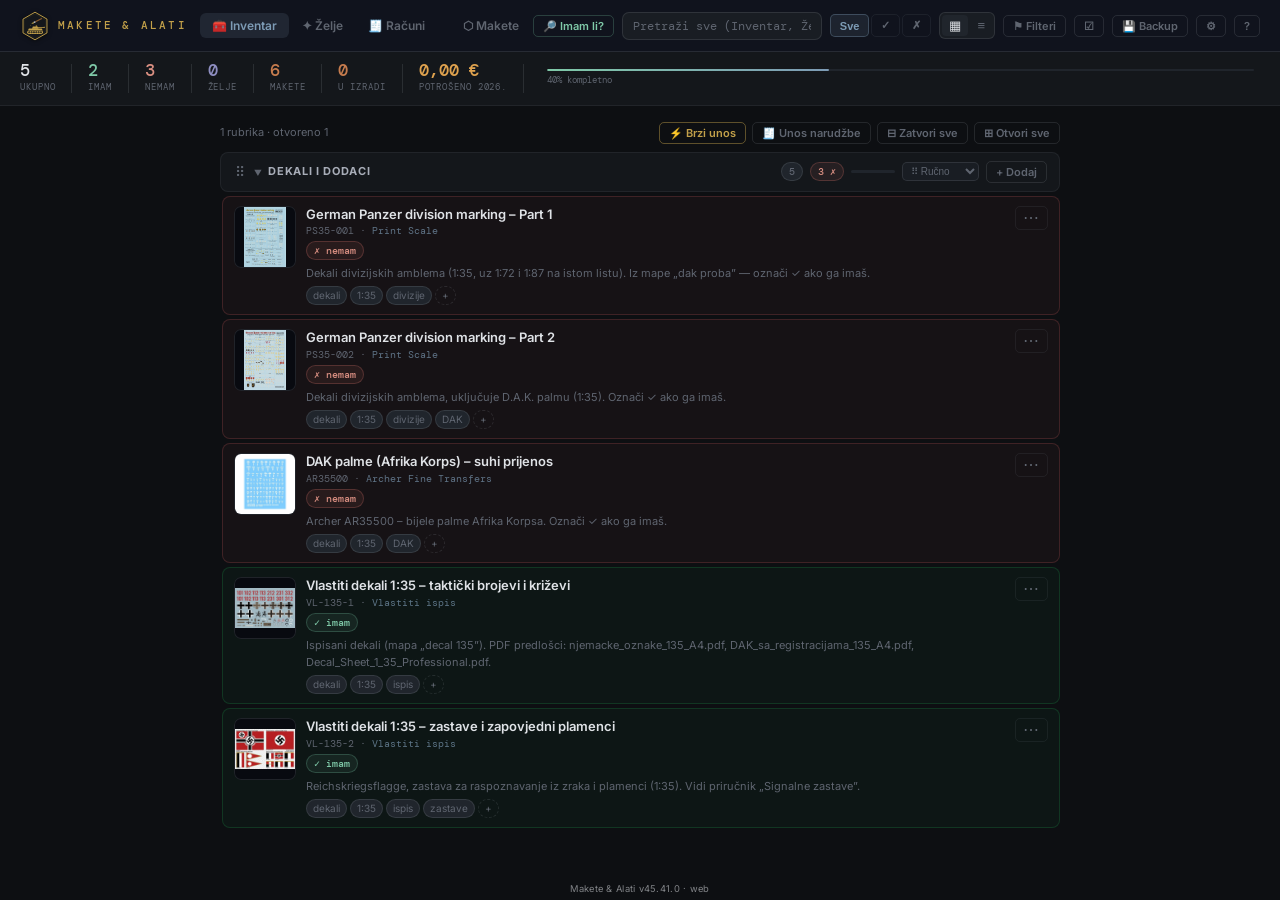
==== commit 6826a3a0: "Popravak uvoza" ====
--- a/index.html
+++ b/index.html
@@ -14,9 +14,9 @@
 <link rel="icon" type="image/svg+xml" href="img/logo-icon.svg">
 <link rel="icon" type="image/png" sizes="192x192" href="icons/icon-192.png">
 <link rel="apple-touch-icon" href="icons/apple-touch-icon.png">
-<link rel="stylesheet" href="css/app.css?v=45.40.0">
-<link rel="stylesheet" href="css/mobile.css?v=45.40.0">
-<script>window.APP_VERSION="45.40.0";window.NO_HD=true;</script>
+<link rel="stylesheet" href="css/app.css?v=45.41.0">
+<link rel="stylesheet" href="css/mobile.css?v=45.41.0">
+<script>window.APP_VERSION="45.41.0";window.NO_HD=true;</script>
 </head>
 <body>
 <div class="boot-splash" id="bootSplash"><img class="boot-img" src="img/logo.svg" alt=""><div class="boot-logo">Makete &amp; Alati</div><div class="boot-spin"></div></div>
@@ -907,6 +907,6 @@
 
 
 
-<script src="js/boot.js?v=45.40.0"></script>
+<script src="js/boot.js?v=45.41.0"></script>
 </body>
 </html>
--- a/css/mobile.css
+++ b/css/mobile.css
@@ -473,3 +473,6 @@
 .ver56{text-align:center;font-size:.72em;opacity:.55;padding:14px 0 18px;letter-spacing:.03em}
 @media (max-width:760px){.ver56{padding-bottom:90px}}
 .ver56-tag{font-size:.6em;opacity:.6;font-weight:400;margin-left:6px}
+
+/* v45.41 potvrde (npr. uvoz) uvijek iznad ⚙ prozora */
+#customDialogModal{z-index:3000 !important}
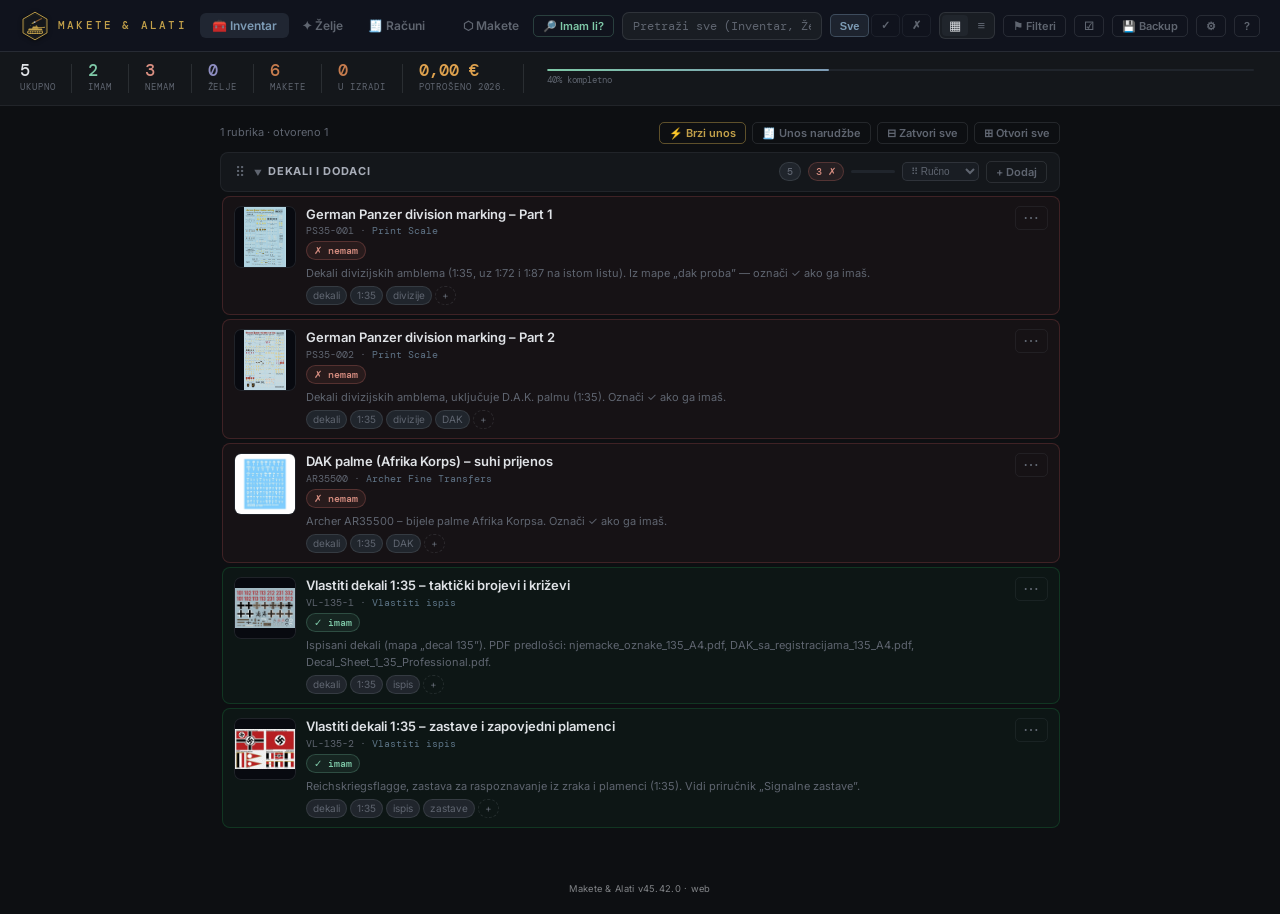
==== commit dc603450: "Uvoz" ====
--- a/index.html
+++ b/index.html
@@ -14,9 +14,9 @@
 <link rel="icon" type="image/svg+xml" href="img/logo-icon.svg">
 <link rel="icon" type="image/png" sizes="192x192" href="icons/icon-192.png">
 <link rel="apple-touch-icon" href="icons/apple-touch-icon.png">
-<link rel="stylesheet" href="css/app.css?v=45.41.0">
-<link rel="stylesheet" href="css/mobile.css?v=45.41.0">
-<script>window.APP_VERSION="45.41.0";window.NO_HD=true;</script>
+<link rel="stylesheet" href="css/app.css?v=45.42.0">
+<link rel="stylesheet" href="css/mobile.css?v=45.42.0">
+<script>window.APP_VERSION="45.42.0";window.NO_HD=true;</script>
 </head>
 <body>
 <div class="boot-splash" id="bootSplash"><img class="boot-img" src="img/logo.svg" alt=""><div class="boot-logo">Makete &amp; Alati</div><div class="boot-spin"></div></div>
@@ -907,6 +907,6 @@
 
 
 
-<script src="js/boot.js?v=45.41.0"></script>
+<script src="js/boot.js?v=45.42.0"></script>
 </body>
 </html>
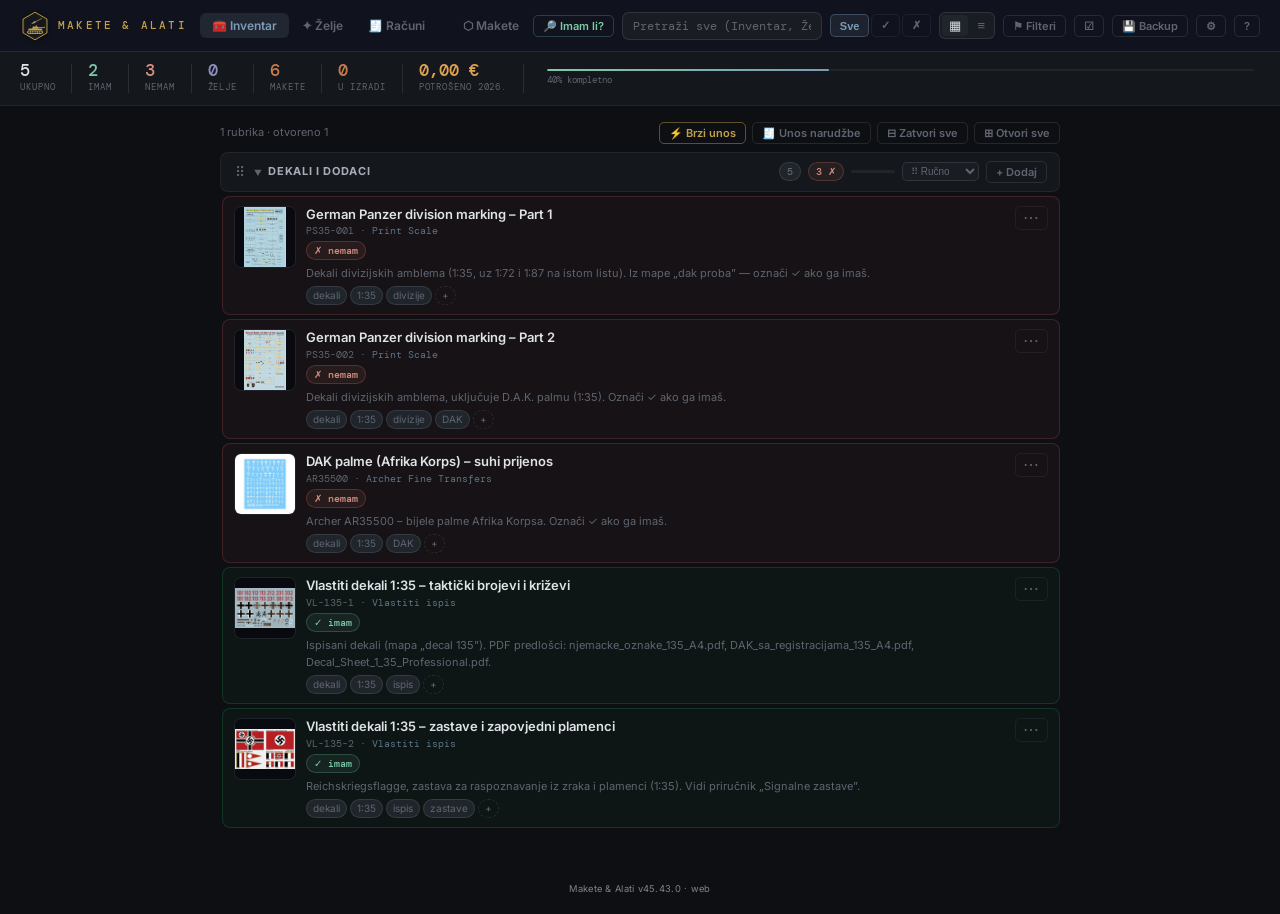
==== commit 7f6d89b2: "v45.43" ====
--- a/index.html
+++ b/index.html
@@ -14,9 +14,9 @@
 <link rel="icon" type="image/svg+xml" href="img/logo-icon.svg">
 <link rel="icon" type="image/png" sizes="192x192" href="icons/icon-192.png">
 <link rel="apple-touch-icon" href="icons/apple-touch-icon.png">
-<link rel="stylesheet" href="css/app.css?v=45.42.0">
-<link rel="stylesheet" href="css/mobile.css?v=45.42.0">
-<script>window.APP_VERSION="45.42.0";window.NO_HD=true;</script>
+<link rel="stylesheet" href="css/app.css?v=45.43.0">
+<link rel="stylesheet" href="css/mobile.css?v=45.43.0">
+<script>window.APP_VERSION="45.43.0";window.NO_HD=true;</script>
 </head>
 <body>
 <div class="boot-splash" id="bootSplash"><img class="boot-img" src="img/logo.svg" alt=""><div class="boot-logo">Makete &amp; Alati</div><div class="boot-spin"></div></div>
@@ -907,6 +907,6 @@
 
 
 
-<script src="js/boot.js?v=45.42.0"></script>
+<script src="js/boot.js?v=45.43.0"></script>
 </body>
 </html>
--- a/css/mobile.css
+++ b/css/mobile.css
@@ -476,3 +476,16 @@
 
 /* v45.41 potvrde (npr. uvoz) uvijek iznad ⚙ prozora */
 #customDialogModal{z-index:3000 !important}
+
+/* v45.43 Redoslijed izrade – „Čime” */
+.st57-bar{display:flex;flex-wrap:wrap;gap:8px;align-items:center;margin:0 0 10px}
+.st57-bar select{max-width:100%;padding:4px 6px}
+.st57-td{margin-top:6px;padding-top:6px;border-top:1px dashed rgba(127,127,127,.3)}
+.st57-c{display:inline-flex;align-items:center;gap:4px;margin:2px 4px 2px 0;padding:2px 7px;border-radius:10px;font-size:.82em;border:1px solid rgba(110,190,120,.55);color:#a8dcae;cursor:pointer;line-height:1.35}
+.st57-c.no{border-color:rgba(214,130,96,.55);color:#e0a080;cursor:default}
+.st57-c .color-swatch{width:11px;height:11px;border-radius:3px;display:inline-block}
+.st57-lbl{font-size:.8em;opacity:.75;margin:2px 0}
+.st57-tools{margin-top:3px}
+.st57-tip{font-size:.78em;opacity:.8;margin-top:4px}
+:root[data-theme="dnevna"] .st57-c,:root[data-theme="dak-svijetla"] .st57-c{color:#2f6b37}
+:root[data-theme="dnevna"] .st57-c.no,:root[data-theme="dak-svijetla"] .st57-c.no{color:#9a4a22}
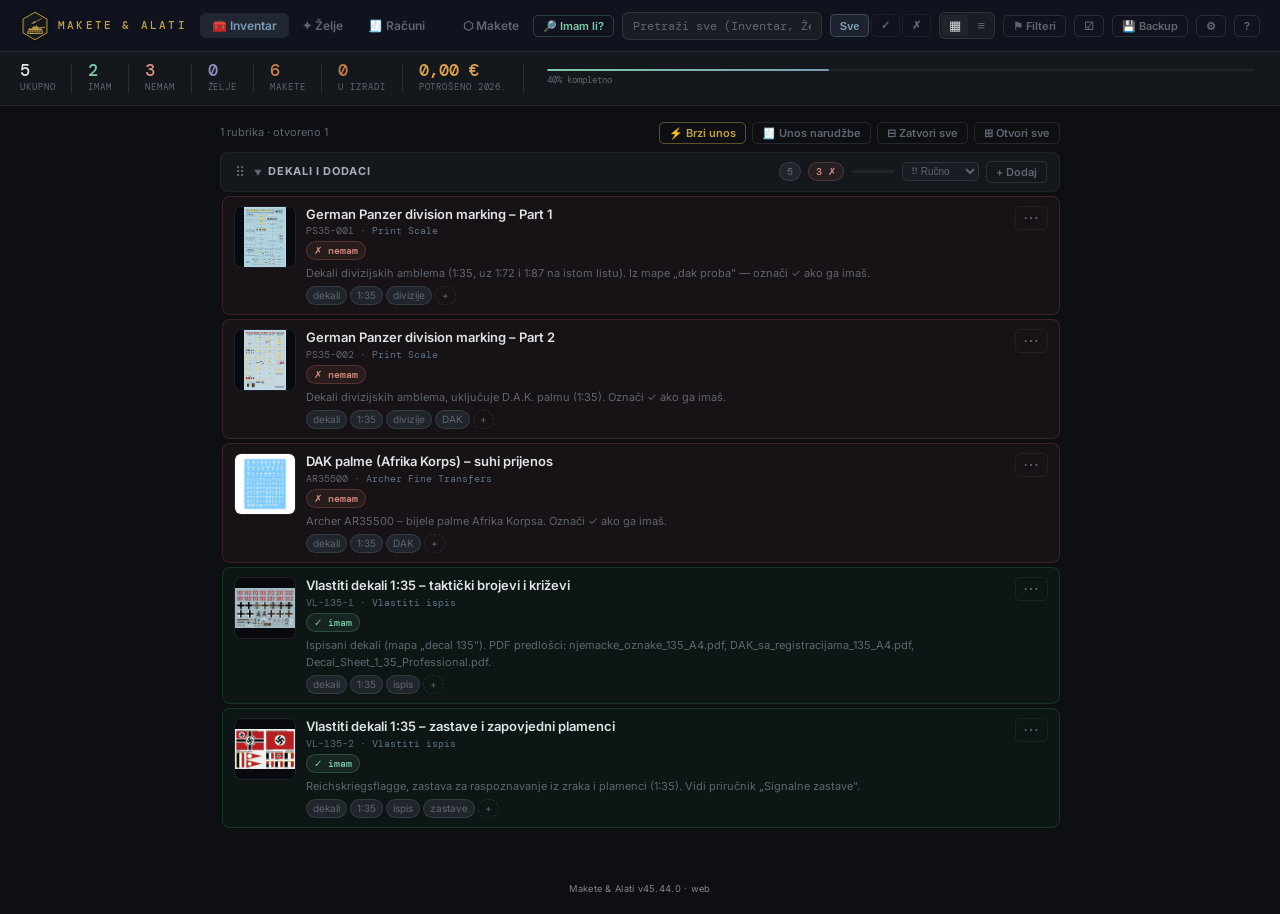
==== commit 7866ff56: "v45.44" ====
--- a/index.html
+++ b/index.html
@@ -14,9 +14,9 @@
 <link rel="icon" type="image/svg+xml" href="img/logo-icon.svg">
 <link rel="icon" type="image/png" sizes="192x192" href="icons/icon-192.png">
 <link rel="apple-touch-icon" href="icons/apple-touch-icon.png">
-<link rel="stylesheet" href="css/app.css?v=45.43.0">
-<link rel="stylesheet" href="css/mobile.css?v=45.43.0">
-<script>window.APP_VERSION="45.43.0";window.NO_HD=true;</script>
+<link rel="stylesheet" href="css/app.css?v=45.44.0">
+<link rel="stylesheet" href="css/mobile.css?v=45.44.0">
+<script>window.APP_VERSION="45.44.0";window.NO_HD=true;</script>
 </head>
 <body>
 <div class="boot-splash" id="bootSplash"><img class="boot-img" src="img/logo.svg" alt=""><div class="boot-logo">Makete &amp; Alati</div><div class="boot-spin"></div></div>
@@ -907,6 +907,6 @@
 
 
 
-<script src="js/boot.js?v=45.43.0"></script>
+<script src="js/boot.js?v=45.44.0"></script>
 </body>
 </html>
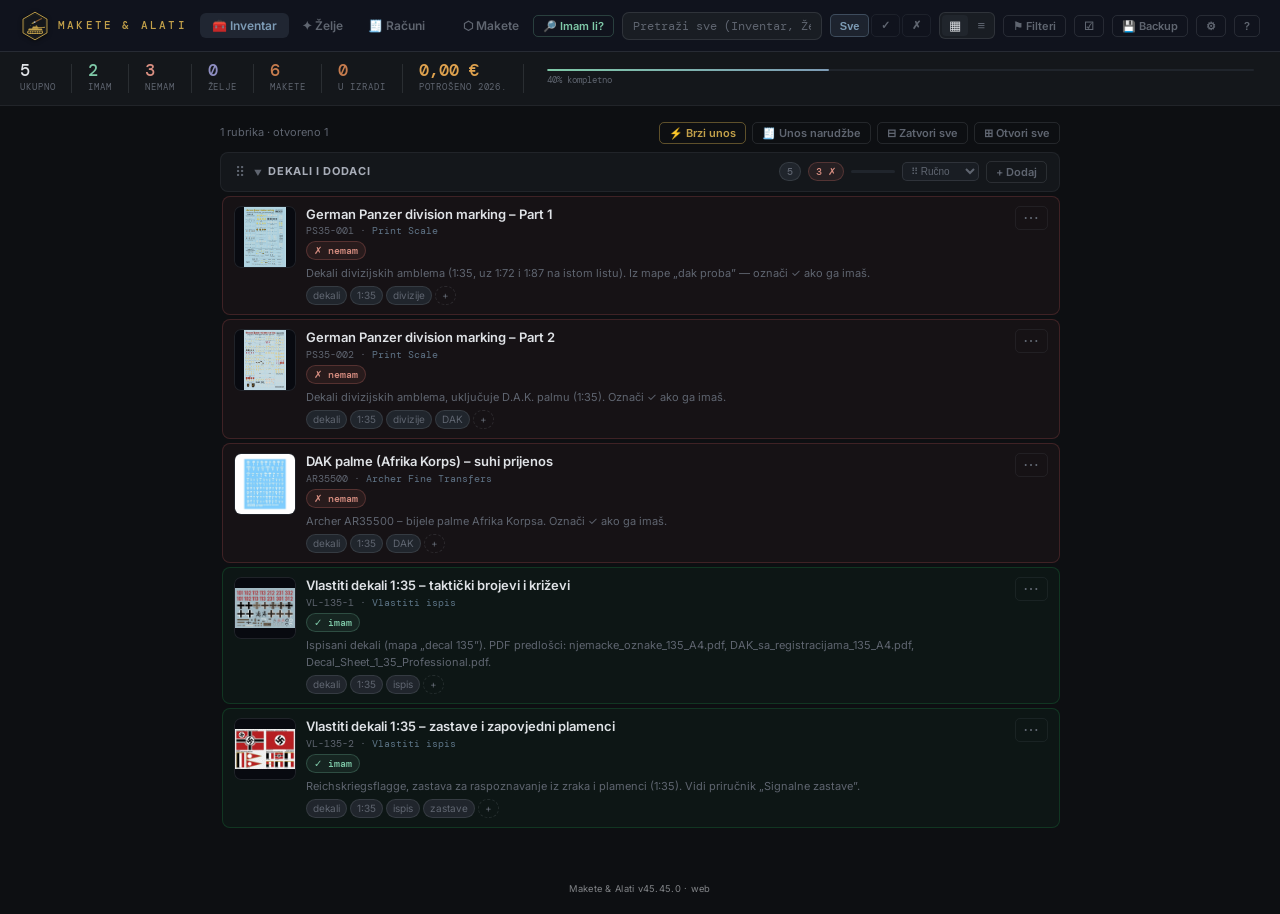
==== commit 99ebf7f4: "45.45" ====
--- a/index.html
+++ b/index.html
@@ -14,9 +14,9 @@
 <link rel="icon" type="image/svg+xml" href="img/logo-icon.svg">
 <link rel="icon" type="image/png" sizes="192x192" href="icons/icon-192.png">
 <link rel="apple-touch-icon" href="icons/apple-touch-icon.png">
-<link rel="stylesheet" href="css/app.css?v=45.44.0">
-<link rel="stylesheet" href="css/mobile.css?v=45.44.0">
-<script>window.APP_VERSION="45.44.0";window.NO_HD=true;</script>
+<link rel="stylesheet" href="css/app.css?v=45.45.0">
+<link rel="stylesheet" href="css/mobile.css?v=45.45.0">
+<script>window.APP_VERSION="45.45.0";window.NO_HD=true;</script>
 </head>
 <body>
 <div class="boot-splash" id="bootSplash"><img class="boot-img" src="img/logo.svg" alt=""><div class="boot-logo">Makete &amp; Alati</div><div class="boot-spin"></div></div>
@@ -907,6 +907,6 @@
 
 
 
-<script src="js/boot.js?v=45.44.0"></script>
+<script src="js/boot.js?v=45.45.0"></script>
 </body>
 </html>
--- a/css/mobile.css
+++ b/css/mobile.css
@@ -489,3 +489,11 @@
 .st57-tip{font-size:.78em;opacity:.8;margin-top:4px}
 :root[data-theme="dnevna"] .st57-c,:root[data-theme="dak-svijetla"] .st57-c{color:#2f6b37}
 :root[data-theme="dnevna"] .st57-c.no,:root[data-theme="dak-svijetla"] .st57-c.no{color:#9a4a22}
+
+/* v45.45 sinkronizacija */
+.sync58-btn{min-width:38px}
+.sync58-btn[data-st="err"]{border-color:rgba(214,110,80,.8);color:#e89a7a}
+.sync58-btn[data-st="ok"]{color:#9fd8a5}
+.sync58-how{font-size:.82em;margin-top:6px;opacity:.9}
+.sync58-how ol{padding-left:18px;margin:6px 0}
+#sync58Row input{padding:6px 8px}
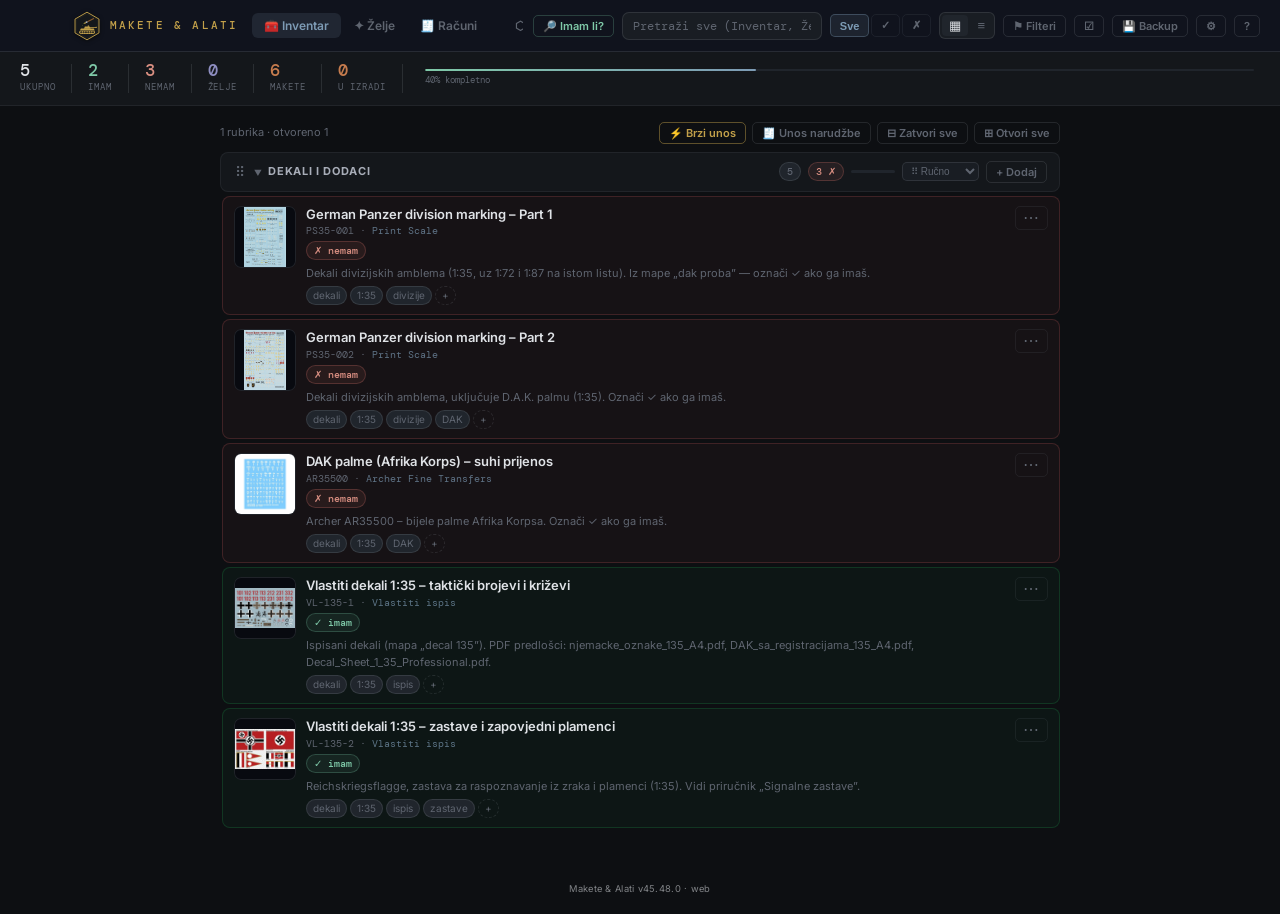
==== commit 40820105: "45.48" ====
--- a/index.html
+++ b/index.html
@@ -14,9 +14,9 @@
 <link rel="icon" type="image/svg+xml" href="img/logo-icon.svg">
 <link rel="icon" type="image/png" sizes="192x192" href="icons/icon-192.png">
 <link rel="apple-touch-icon" href="icons/apple-touch-icon.png">
-<link rel="stylesheet" href="css/app.css?v=45.45.0">
-<link rel="stylesheet" href="css/mobile.css?v=45.45.0">
-<script>window.APP_VERSION="45.45.0";window.NO_HD=true;</script>
+<link rel="stylesheet" href="css/app.css?v=45.48.0">
+<link rel="stylesheet" href="css/mobile.css?v=45.48.0">
+<script>window.APP_VERSION="45.48.0";window.NO_HD=true;</script>
 </head>
 <body>
 <div class="boot-splash" id="bootSplash"><img class="boot-img" src="img/logo.svg" alt=""><div class="boot-logo">Makete &amp; Alati</div><div class="boot-spin"></div></div>
@@ -907,6 +907,6 @@
 
 
 
-<script src="js/boot.js?v=45.45.0"></script>
+<script src="js/boot.js?v=45.48.0"></script>
 </body>
 </html>
--- a/css/mobile.css
+++ b/css/mobile.css
@@ -497,3 +497,19 @@
 .sync58-how{font-size:.82em;margin-top:6px;opacity:.9}
 .sync58-how ol{padding-left:18px;margin:6px 0}
 #sync58Row input{padding:6px 8px}
+
+/* v45.46 natrag + pretraga RAL */
+.back59{background:transparent;border:1px solid var(--border2,#444);color:var(--text,#ddd);border-radius:8px;width:34px;height:34px;font-size:18px;line-height:1;display:inline-flex;align-items:center;justify-content:center;margin-right:8px;cursor:pointer;flex:none}
+.back59f{position:fixed;left:10px;top:calc(env(safe-area-inset-top,0px) + 10px);z-index:2500;background:var(--surface2,#1e2228);box-shadow:0 2px 10px rgba(0,0,0,.4);width:40px;height:40px;font-size:20px}
+.csugg59{display:flex;flex-direction:column;gap:2px;margin:4px 0;max-height:240px;overflow:auto}
+.csugg59 button{display:flex;align-items:center;gap:8px;text-align:left;padding:6px 8px;border-radius:6px;border:1px solid var(--border2,#444);background:var(--surface3,#222);color:inherit;font-size:13px;cursor:pointer}
+.csugg59 button .color-swatch{width:16px;height:16px;border-radius:4px;flex:none;display:inline-block}
+.csugg59-none{font-size:12px;opacity:.7;padding:4px}
+
+/* v45.48 RAL oznake */
+.ral60{display:flex;flex-wrap:wrap;gap:4px;margin:2px 0 4px}
+.ral60-p{display:inline-flex;align-items:center;gap:4px;font-size:10.5px;font-family:'DM Mono',monospace;padding:1px 6px;border-radius:8px;border:1px solid rgba(201,178,122,.45);color:#d8c38a;background:rgba(201,178,122,.08);letter-spacing:.02em}
+button.ral60-p{cursor:pointer;font-size:12px;padding:3px 8px}
+.ral60-p .color-swatch{width:12px;height:12px;border-radius:3px;display:inline-block}
+.ral60-hint{font-size:12px;margin:6px 0;display:flex;flex-wrap:wrap;gap:6px;align-items:center}
+:root[data-theme="dnevna"] .ral60-p,:root[data-theme="dak-svijetla"] .ral60-p{color:#7a5a14}
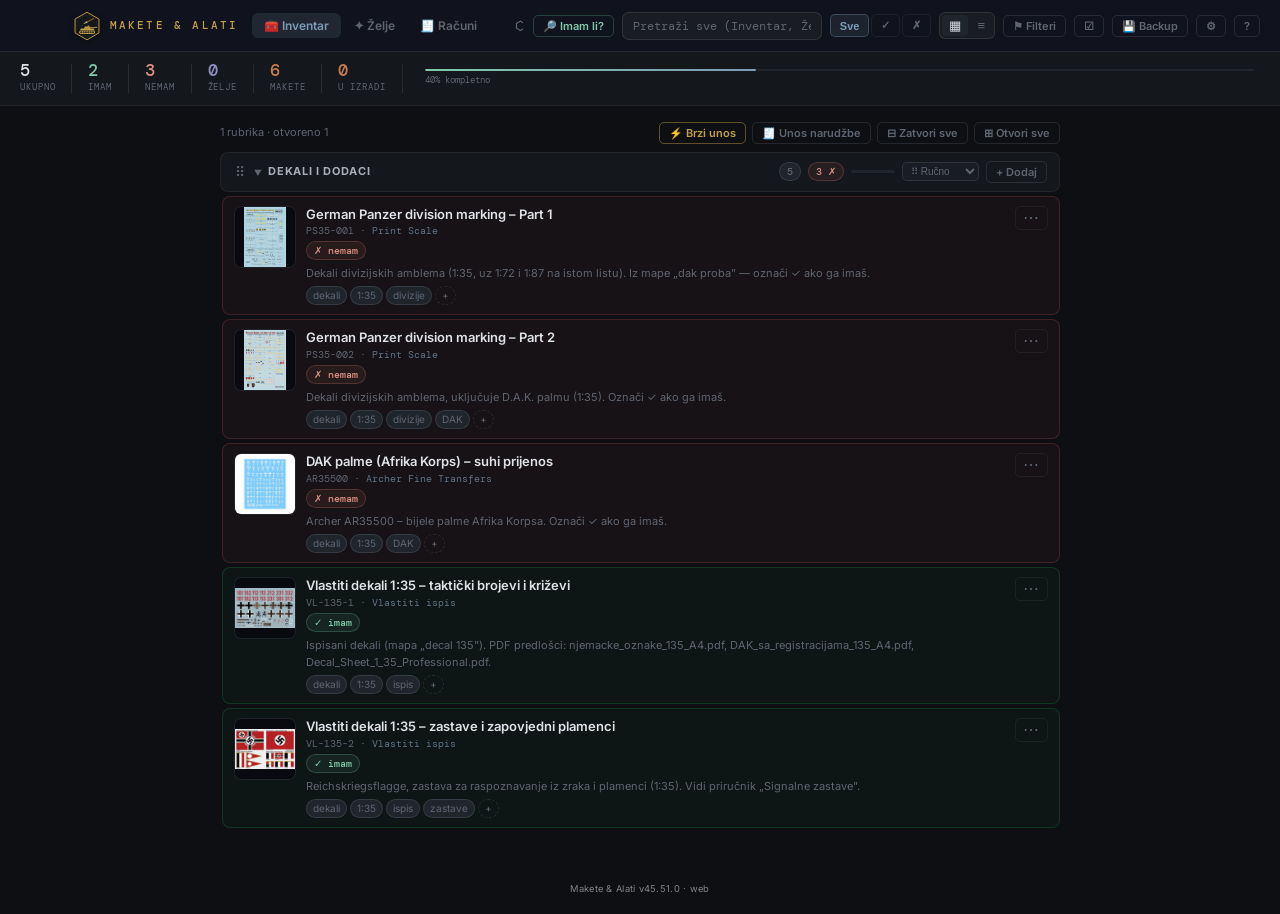
==== commit 6b5f5220: "popravak strukture" ====
--- a/index.html
+++ b/index.html
@@ -14,9 +14,9 @@
 <link rel="icon" type="image/svg+xml" href="img/logo-icon.svg">
 <link rel="icon" type="image/png" sizes="192x192" href="icons/icon-192.png">
 <link rel="apple-touch-icon" href="icons/apple-touch-icon.png">
-<link rel="stylesheet" href="css/app.css?v=45.48.0">
-<link rel="stylesheet" href="css/mobile.css?v=45.48.0">
-<script>window.APP_VERSION="45.48.0";window.NO_HD=true;</script>
+<link rel="stylesheet" href="css/app.css?v=45.51.0">
+<link rel="stylesheet" href="css/mobile.css?v=45.51.0">
+<script>window.APP_VERSION="45.51.0";window.NO_HD=true;</script>
 </head>
 <body>
 <div class="boot-splash" id="bootSplash"><img class="boot-img" src="img/logo.svg" alt=""><div class="boot-logo">Makete &amp; Alati</div><div class="boot-spin"></div></div>
@@ -907,6 +907,6 @@
 
 
 
-<script src="js/boot.js?v=45.48.0"></script>
+<script src="js/boot.js?v=45.51.0"></script>
 </body>
 </html>
--- a/css/mobile.css
+++ b/css/mobile.css
@@ -511,5 +511,16 @@
 .ral60-p{display:inline-flex;align-items:center;gap:4px;font-size:10.5px;font-family:'DM Mono',monospace;padding:1px 6px;border-radius:8px;border:1px solid rgba(201,178,122,.45);color:#d8c38a;background:rgba(201,178,122,.08);letter-spacing:.02em}
 button.ral60-p{cursor:pointer;font-size:12px;padding:3px 8px}
 .ral60-p .color-swatch{width:12px;height:12px;border-radius:3px;display:inline-block}
-.ral60-hint{font-size:12px;margin:6px 0;display:flex;flex-wrap:wrap;gap:6px;align-items:center}
+.ral60-hint{font-size:12px;margin:0 0 10px;padding:8px;border-radius:8px;background:rgba(201,178,122,.07);border:1px solid rgba(201,178,122,.25)}
+.ral60-hint-t{font-size:11px;color:var(--muted);margin-bottom:5px}
+.ral60-hint-row{display:flex;flex-wrap:wrap;gap:6px}
+.ral60-searchlbl{font-size:11px;color:var(--muted);margin:0 0 4px}
 :root[data-theme="dnevna"] .ral60-p,:root[data-theme="dak-svijetla"] .ral60-p{color:#7a5a14}
+
+/* v45.50 Koš (trash61) */
+.trash61-row{display:flex;flex-wrap:wrap;align-items:center;gap:4px 10px;padding:7px 0;border-bottom:1px solid var(--border2,#333)}
+.trash61-row:last-child{border-bottom:none}
+.trash61-i{flex:1 1 auto;min-width:0;font-size:12.5px;overflow:hidden;text-overflow:ellipsis;white-space:nowrap}
+.trash61-tag{font-size:10px;color:var(--muted);margin-right:4px}
+.trash61-m{flex:none;font-size:10.5px;color:var(--muted);font-family:'DM Mono',monospace}
+.trash61-b{flex:none;display:flex;gap:4px}
